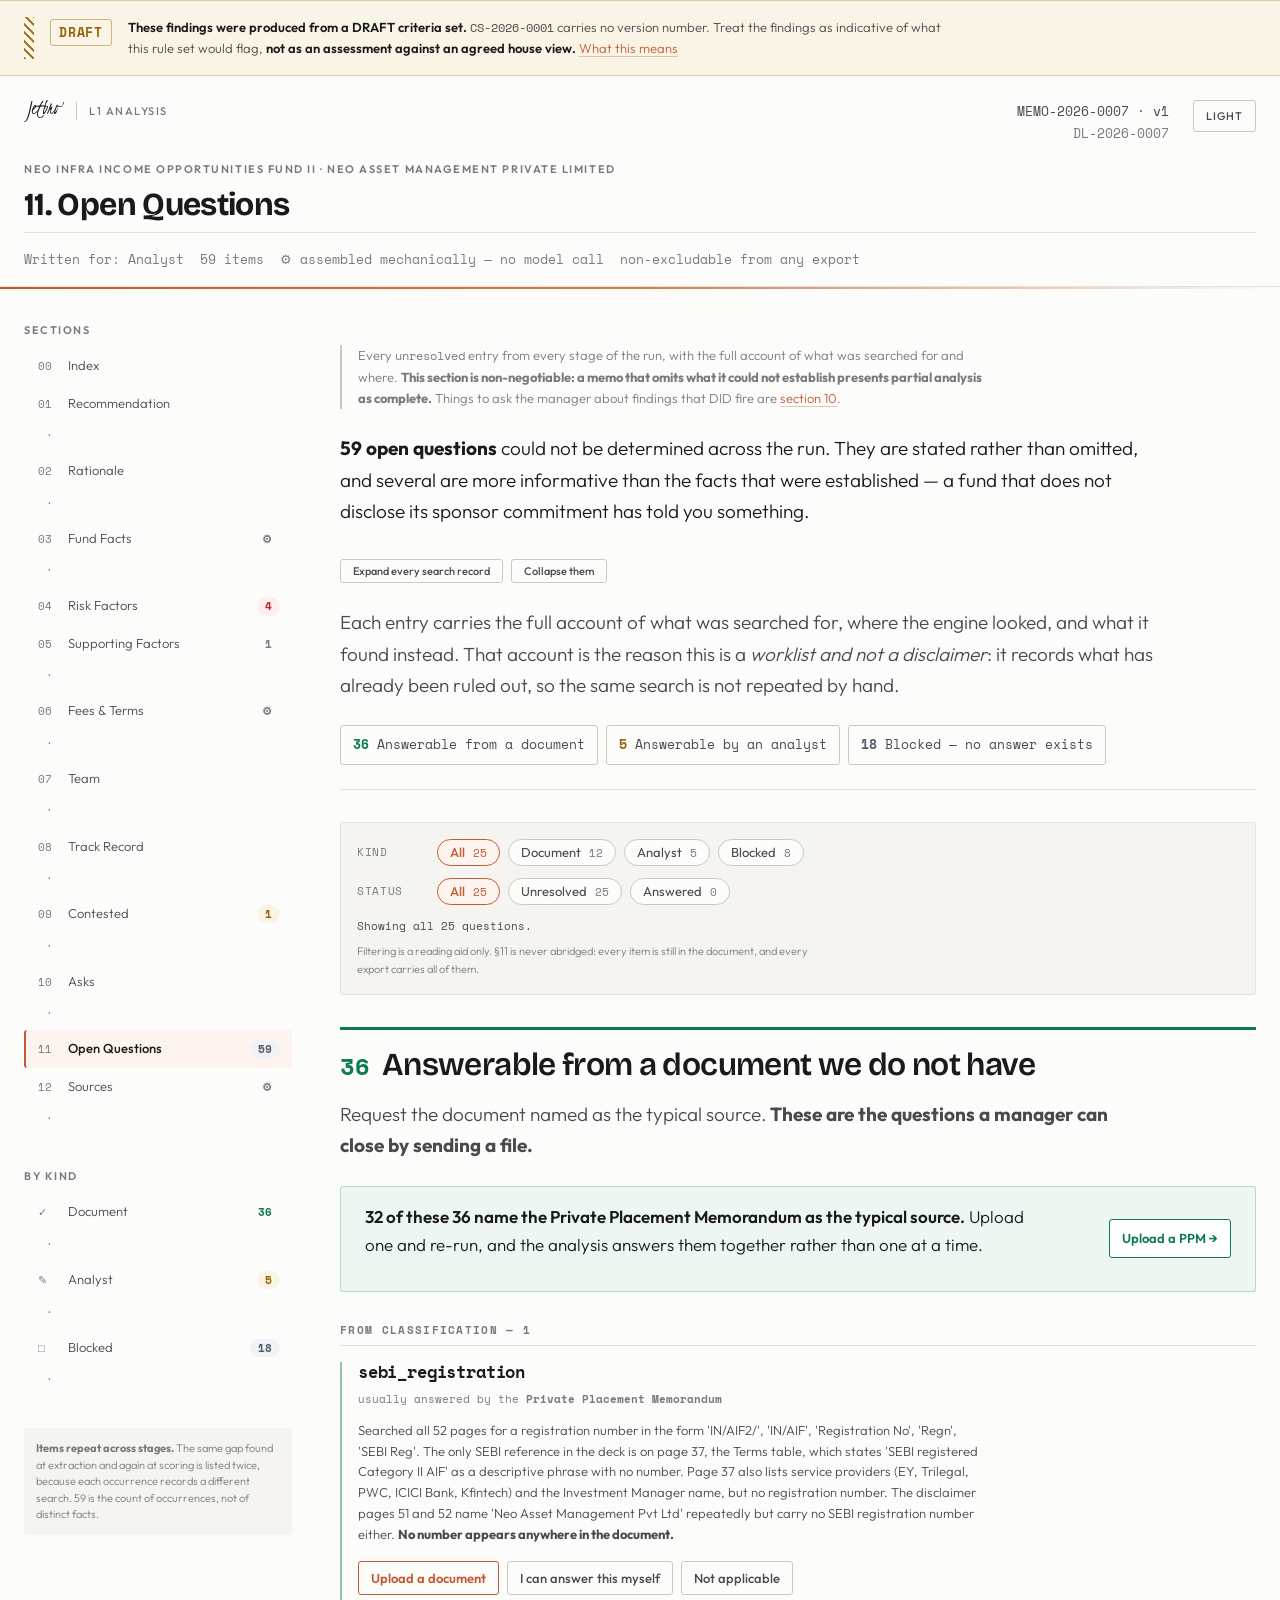
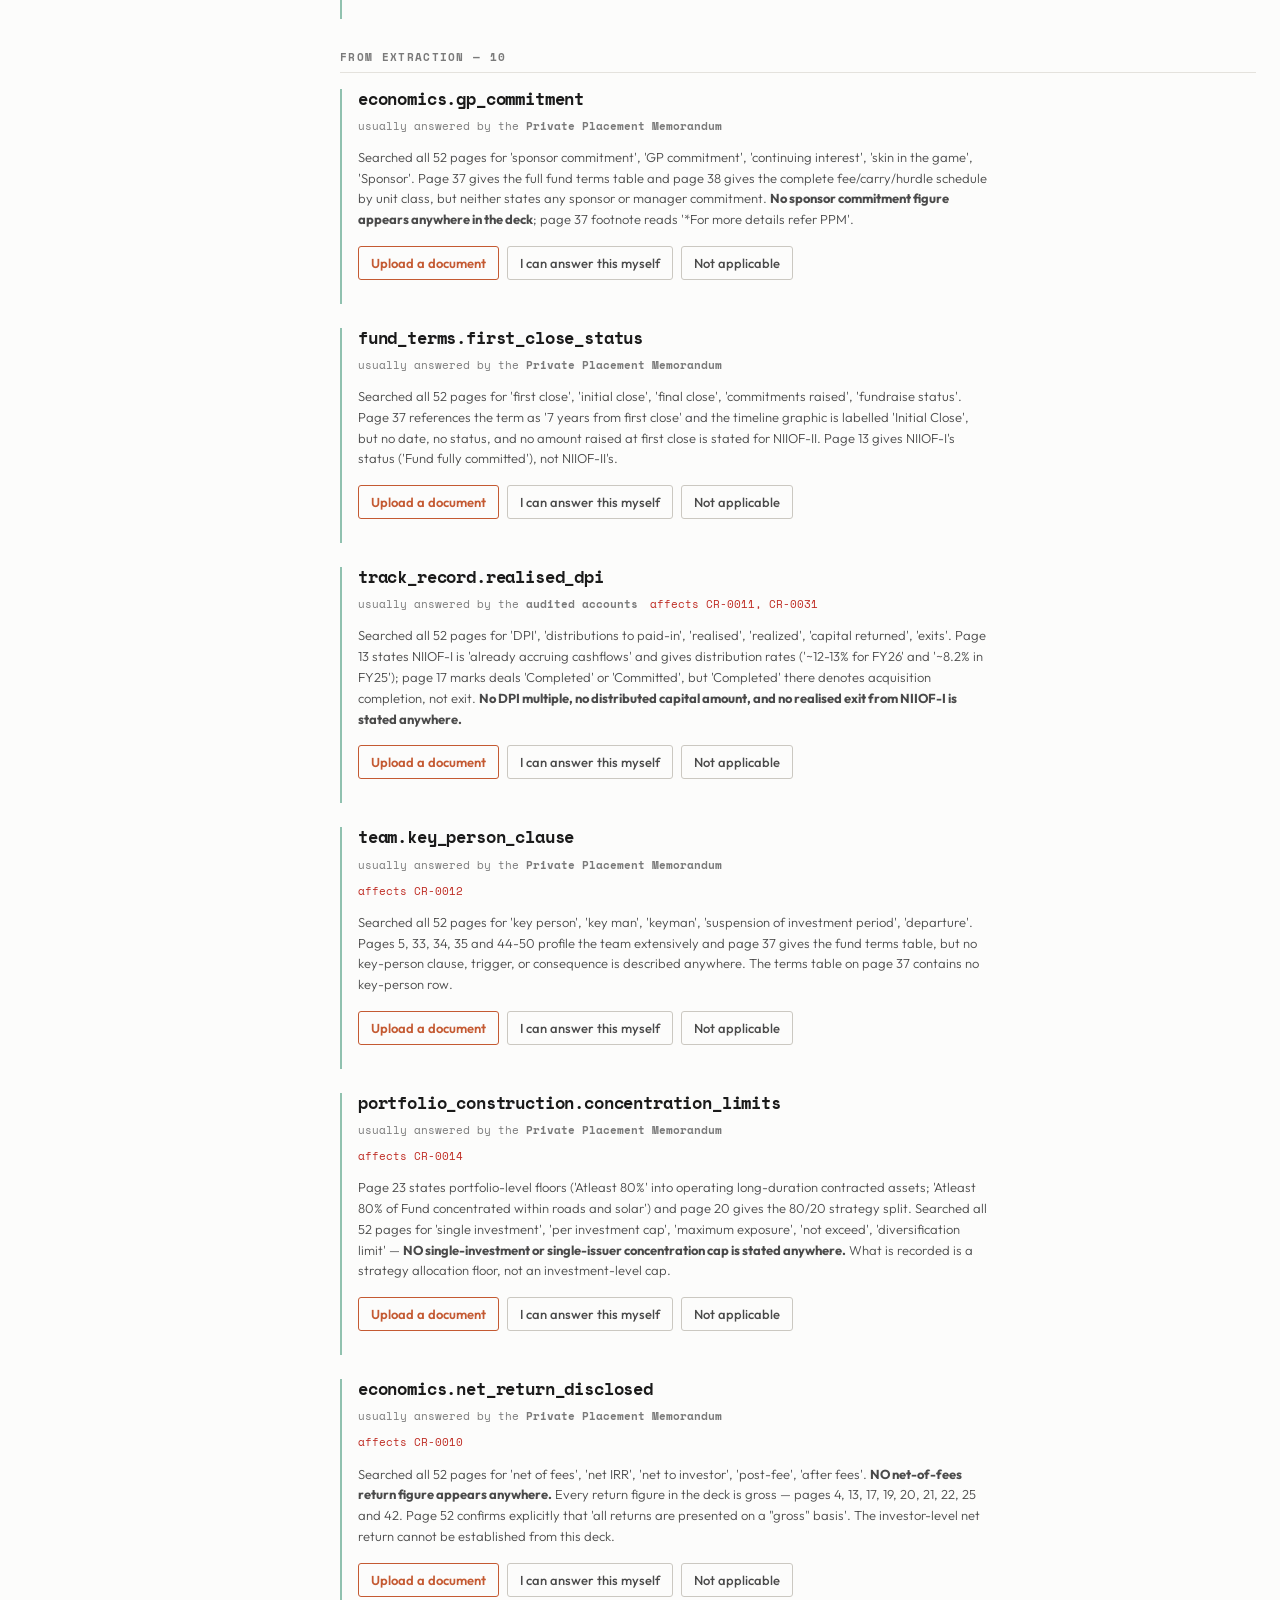
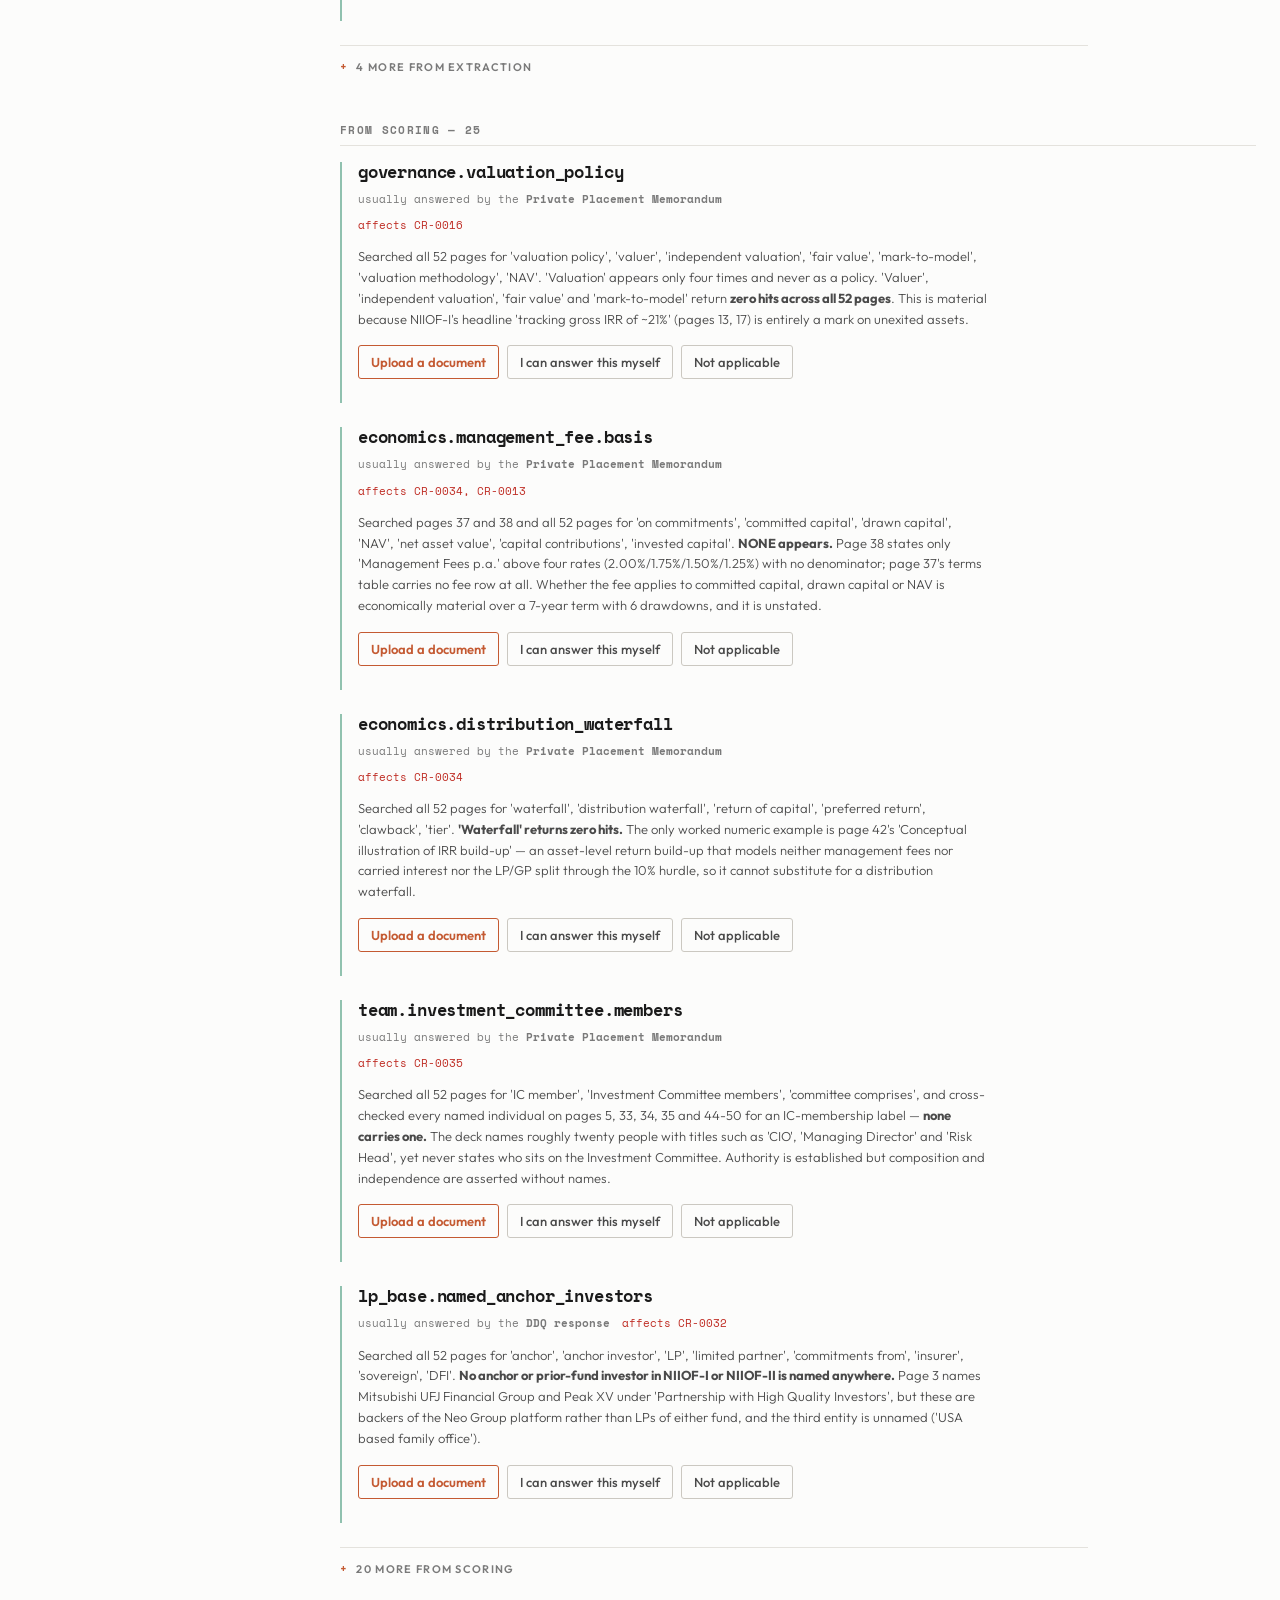
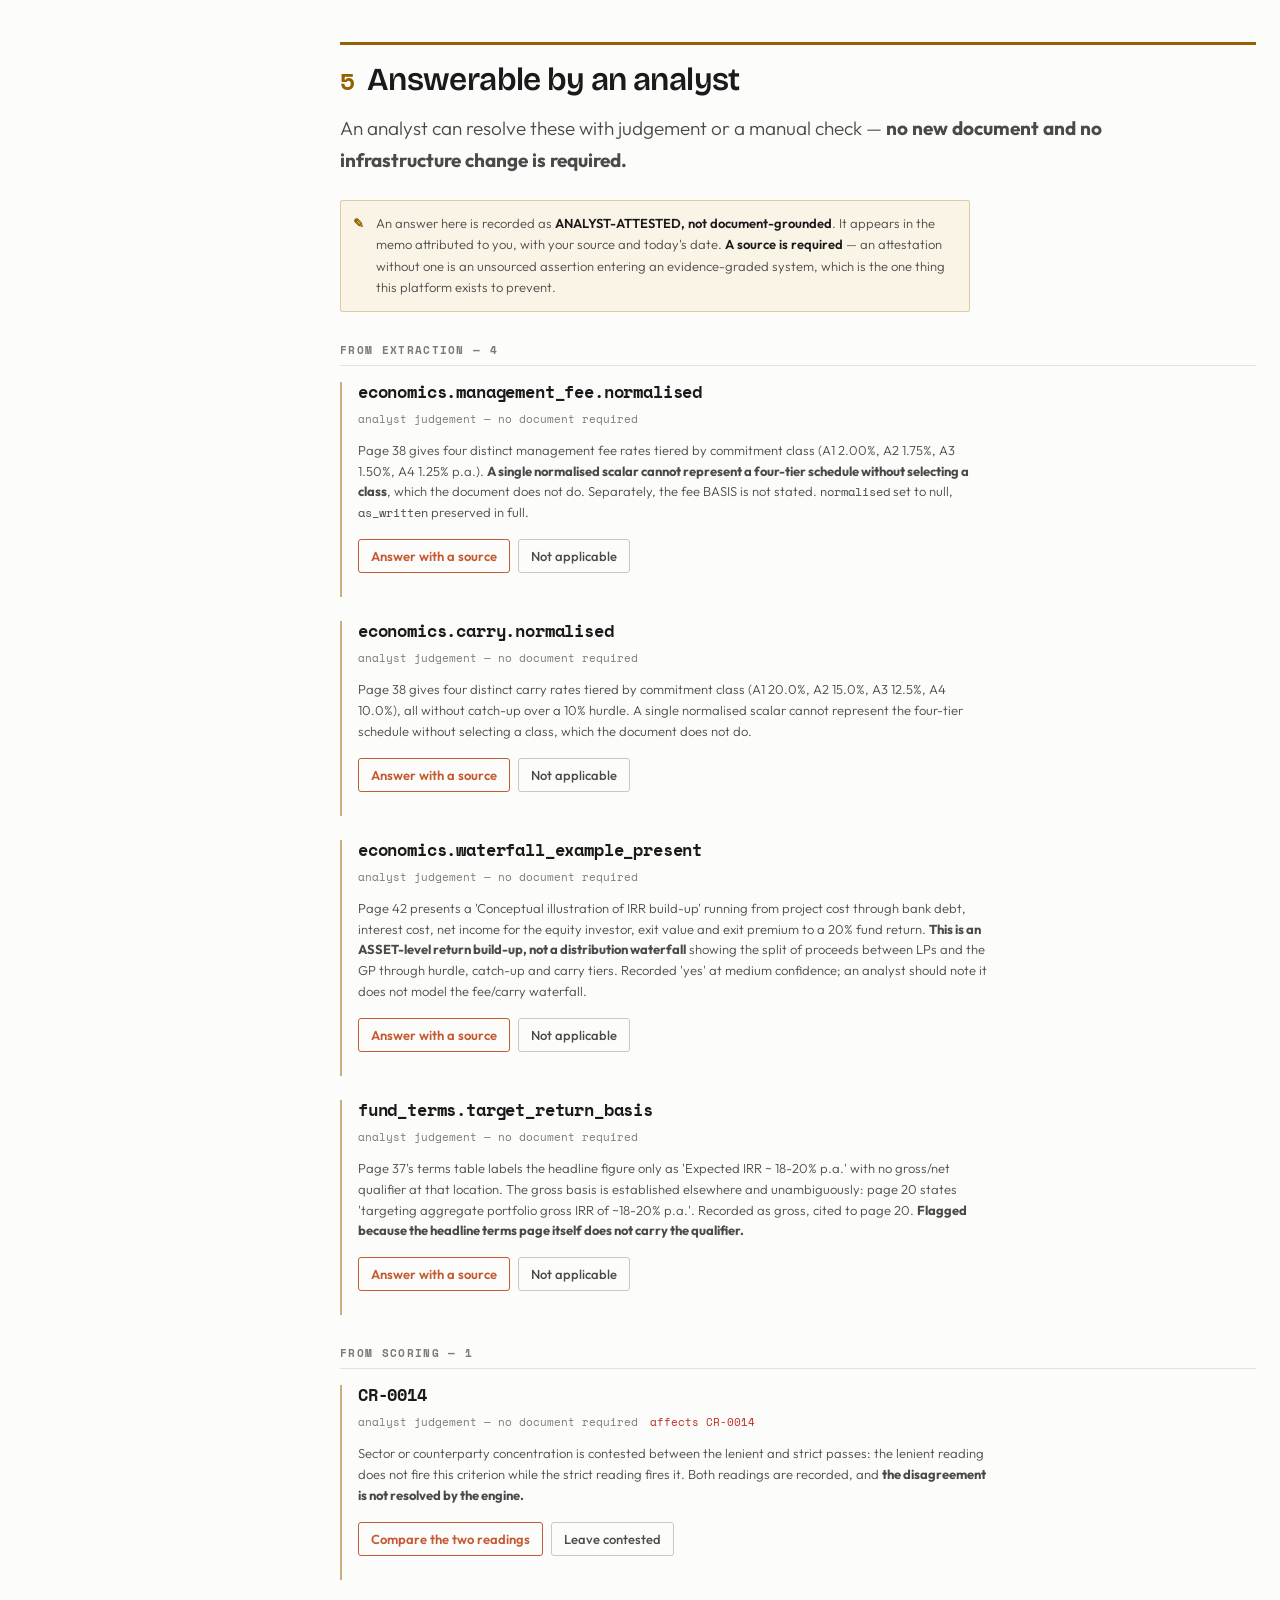
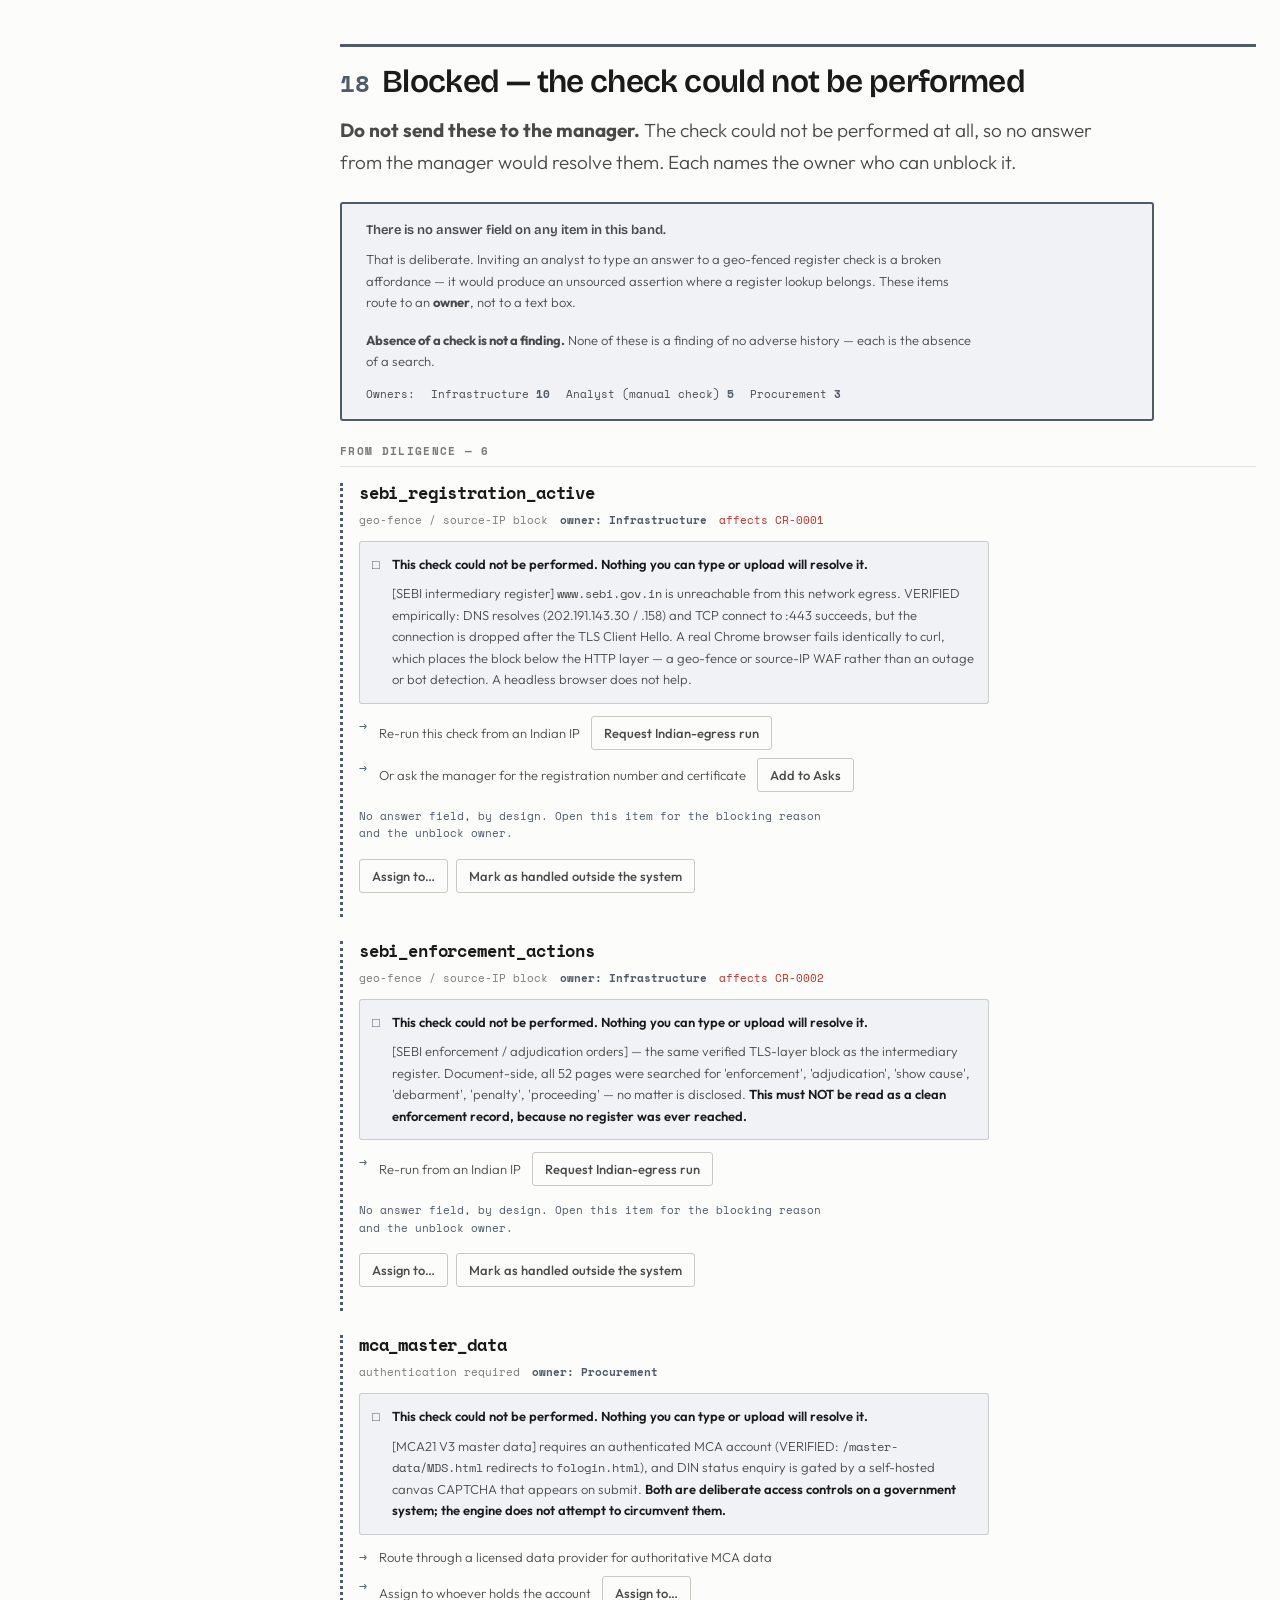
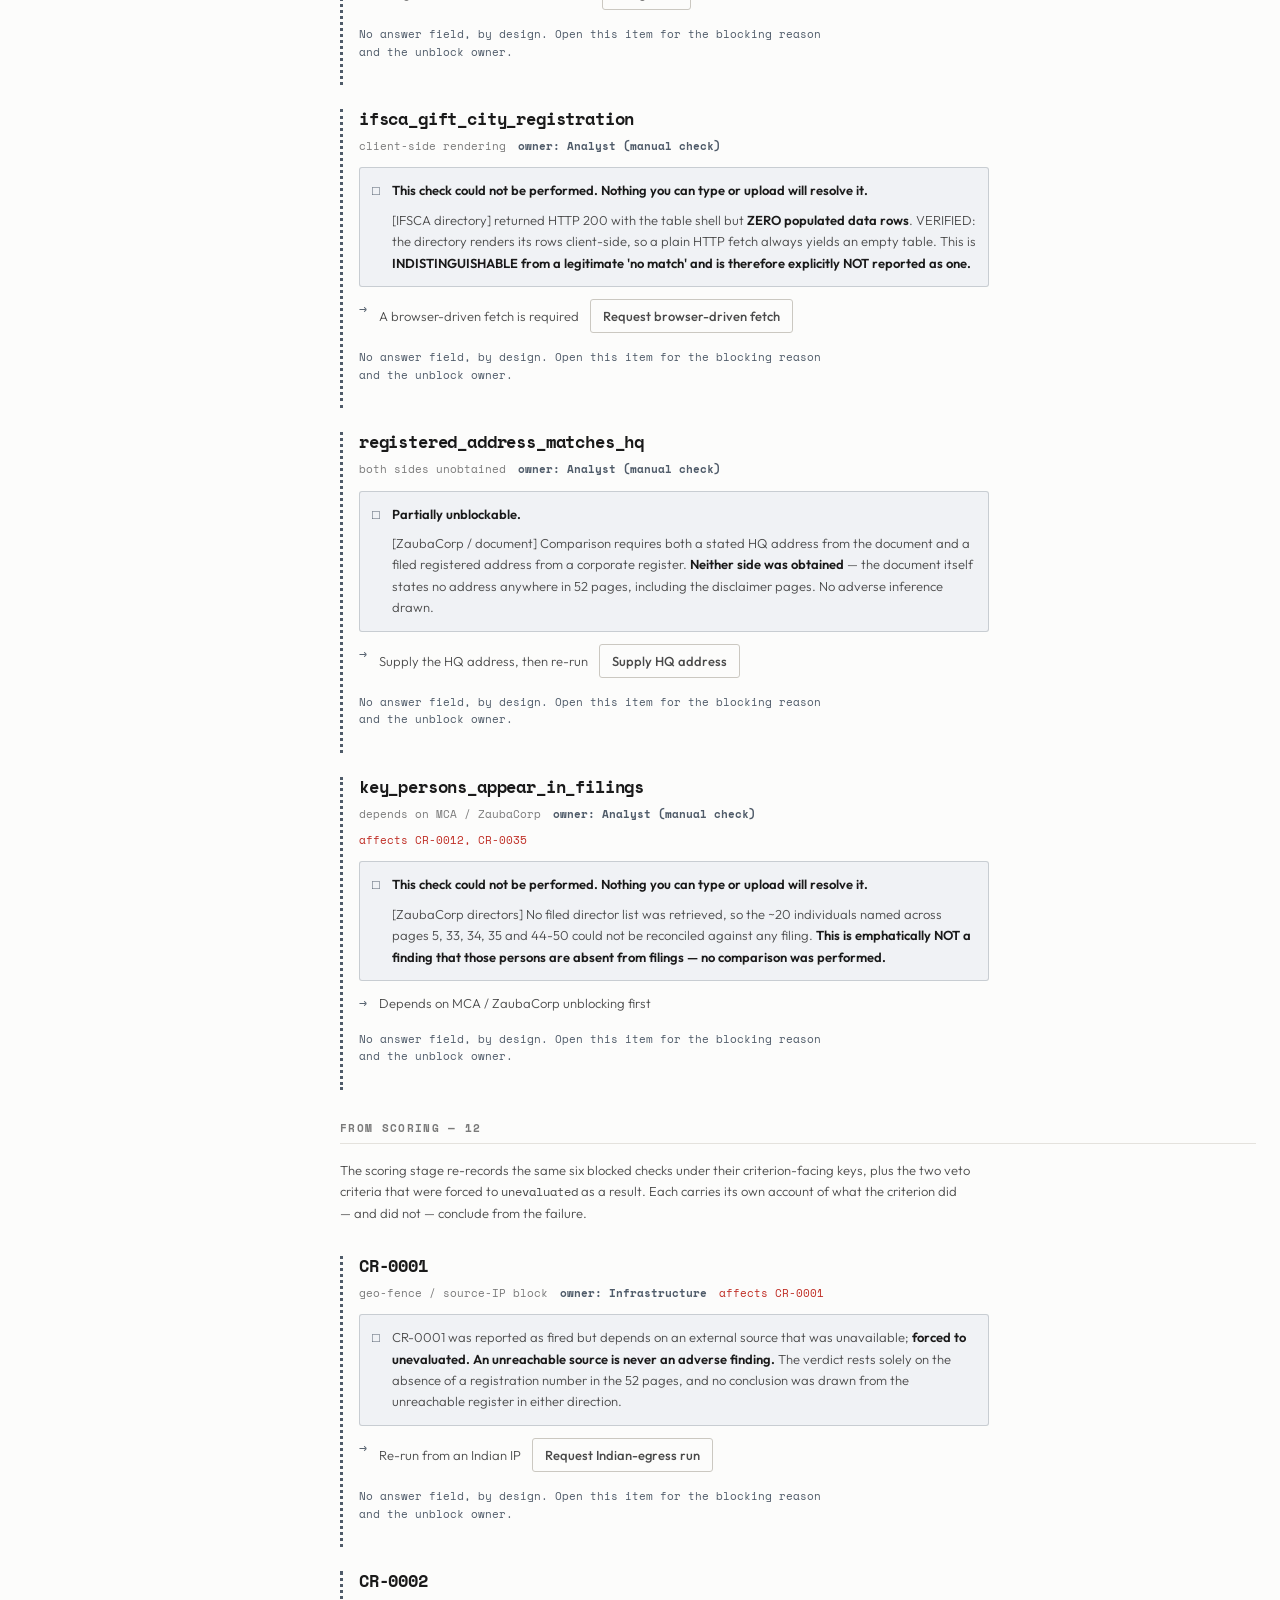
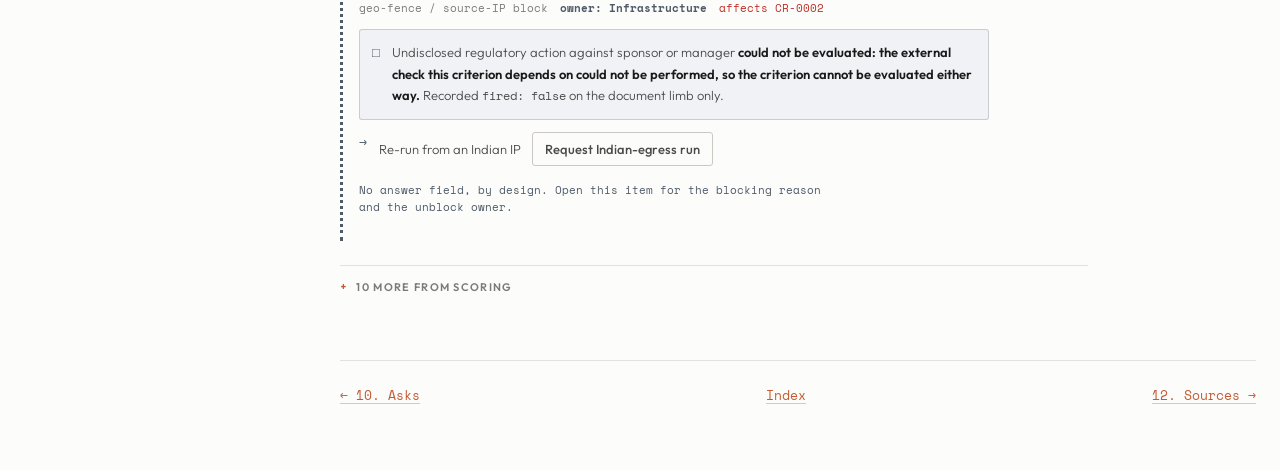
==== 40-solution-design/l1-analysis-platform/screen-specs/prototype/open-questions.html @ e6159fc5 "docs: L1 Analysis Platform solution design — 10 PRDs, 7 screen specs, prototype Product B and the sp" ====
<!DOCTYPE html>
<html lang="en">
<head>
<meta charset="utf-8">
<meta name="viewport" content="width=device-width, initial-scale=1">
<title>11. Open Questions — MEMO-2026-0007</title>
<link rel="preconnect" href="https://fonts.googleapis.com">
<link rel="preconnect" href="https://fonts.gstatic.com" crossorigin>
<link href="https://fonts.googleapis.com/css2?family=Bricolage+Grotesque:wght@400;600;700&family=Outfit:wght@300;400;500;600&family=Space+Mono:wght@400;700&display=swap" rel="stylesheet">
<link rel="stylesheet" href="styles.css">
</head>
<body>

<aside class="draft-banner" role="note" aria-label="Draft criteria set warning">
  <div class="draft-banner__inner">
    <span class="draft-banner__mark">DRAFT</span>
    <div class="draft-banner__body">
      <p><strong>These findings were produced from a DRAFT criteria set.</strong>
      <code>CS-2026-0001</code> carries no version number. Treat the findings as indicative of what this
      rule set would flag, <strong>not as an assessment against an agreed house view.</strong>
      <a href="#">What this means</a></p>
    </div>
  </div>
</aside>

<header class="masthead">
  <div class="masthead__inner">
    <div class="masthead__top">
      <div class="masthead__logo">
        <svg viewBox="0 0 473 260" fill="none" xmlns="http://www.w3.org/2000/svg" role="img" aria-label="JetBro">
          <path d="M61.0288 182.62C49.6922 217.15 37.2201 240.256 23.6127 251.94C17.5024 257.296 12.3281 260 8.14186 260C3.43559 260 1.04346 258.856 0.939453 256.36C0.939453 255.632 1.51148 255.086 2.65555 254.748C3.25112 254.613 3.82158 254.385 4.34565 254.072C10.4993 252.061 16.5663 247.199 22.5467 239.485C24.4884 236.884 26.227 234.137 27.747 231.268C37.5533 211.276 45.3907 190.376 51.1483 168.865C57.6486 145.446 65.9951 108.706 76.1876 58.6447C76.7597 56.2786 77.8777 51.5203 79.5938 44.4219C81.3099 37.3235 82.532 32.1232 83.3121 28.821L85.4702 19.7465C85.8043 17.5959 86.8046 15.6043 88.3303 14.0522C90.7219 12.7827 93.4384 12.2575 96.1308 12.5441C96.5947 12.5072 97.0611 12.5687 97.4996 12.7247C97.938 12.8807 98.3386 13.1276 98.6749 13.4492C99.0113 13.7708 99.2758 14.1599 99.4513 14.591C99.6267 15.022 99.7091 15.4852 99.693 15.9503C98.9052 20.6381 97.8724 25.2814 96.5988 29.8611C94.6227 38.2162 89.7777 61.0628 82.064 98.4009C74.3502 135.739 67.3385 163.812 61.0288 182.62Z" fill="currentColor"/>
          <path d="M163.319 118.344C167.557 113.82 169.897 113.144 170.417 115.978C170.129 117.904 169.457 119.752 168.441 121.412C163.393 130.371 157.118 138.58 149.798 145.802C136.537 159.426 124.819 166.291 114.644 166.395C110.161 166.511 105.782 165.027 102.294 162.209C95.8798 156.887 92.673 147.63 92.673 134.439C92.673 126.985 94.9524 116.489 99.5113 102.951C104.072 89.4474 111.216 76.96 120.547 66.1853C124.741 60.829 129.075 58.1508 133.547 58.1508C135.741 58.1865 137.906 58.6548 139.918 59.5289C142.211 60.29 144.203 61.7609 145.605 63.7287C147.007 65.6965 147.747 68.0594 147.718 70.4755C147.62 71.7157 147.367 72.9387 146.964 74.1157C142.466 82.5157 137.013 90.3681 130.713 97.517C124.145 105.568 116.528 112.704 108.066 118.734C105.752 126.115 104.389 133.76 104.01 141.485C103.92 144.957 104.05 148.431 104.4 151.886C105.154 155.396 107.988 157.086 112.876 157.086C117.764 157.086 123.277 154.85 129.595 150.352C136.733 145.046 143.374 139.102 149.434 132.593C156.507 125.235 160.511 121.074 161.473 120.164C162.125 119.597 162.742 118.989 163.319 118.344V118.344ZM113.916 99.6231C115.606 99.3631 119.116 95.7749 124.785 88.8065C130.453 81.8381 133.131 76.4038 133.131 72.4776C133.095 71.7683 132.881 71.0796 132.507 70.4755C128.667 75.0057 125.14 79.7924 121.951 84.8023C116.664 92.6894 114.02 97.6297 114.02 99.6231H113.916Z" fill="currentColor"/>
          <path d="M200.085 63.9492L245.613 62.9351C246.532 62.9351 247.546 63.8018 248.655 65.5353C249.857 67.554 250.469 69.8688 250.423 72.2176C250.423 74.0638 247.823 75.0518 243.169 75.1298C226.43 75.7362 209.751 77.4736 193.246 80.3301C191.773 84.4037 189.372 90.28 186.044 97.9591C172.176 131.969 164.913 155.804 164.255 169.463C164.238 176.203 165.573 182.879 168.181 189.094C172.74 199.651 179.535 204.929 188.566 204.929C194.89 205.149 201.108 203.265 206.247 199.573C212.57 194.408 218.245 188.498 223.148 181.97C225.176 179.37 227.282 178.46 229.492 179.214C230.533 179.646 231.405 180.405 231.977 181.375C232.549 182.346 232.79 183.476 232.664 184.596C232.664 192.292 228.209 198.715 219.3 203.863C210.634 208.972 200.758 211.666 190.698 211.663C185.756 211.712 180.856 210.744 176.303 208.821C171.749 206.898 167.64 204.06 164.229 200.483C156.792 193.012 153.074 183.079 153.074 170.685C153.16 161.671 154.215 152.692 156.22 143.904C159.147 131.791 162.962 119.911 167.635 108.36L178.581 80.1481C161.004 80.1481 151.193 79.9314 149.148 79.4981C142.881 78.198 139.683 75.6498 139.605 71.8536C139.605 70.6316 140.645 69.8775 142.491 69.5395L183.47 65.7953L210.459 20.3708C213.579 15.1705 216.405 12.5703 218.936 12.5703C220.127 12.5654 221.314 12.7051 222.472 12.9863C227.438 14.0784 229.908 15.8465 229.908 18.3426C229.908 20.8388 227.308 24.583 222.342 29.7053C217.376 34.8276 214.177 38.0777 213.007 39.5078C207.591 47.0184 203.242 55.2439 200.085 63.9492V63.9492Z" fill="currentColor"/>
          <path d="M263.814 3.46972C264.828 1.2856 267.142 0.11553 270.756 0.0115247C274.371 -0.0924811 276.737 0.50555 277.881 1.88363C278.78 2.7917 279.356 3.97032 279.519 5.23782C279.433 6.15828 279.14 7.04731 278.661 7.83796C264.169 32.73 255.45 54.2765 252.503 72.4776C257.777 69.1028 263.873 67.2328 270.132 67.0692C275.818 67.0692 279.736 69.21 281.885 73.4916C282.686 75.2724 283.085 77.2075 283.055 79.1599C283.055 85.2963 279.042 97.6903 271.016 116.342C262.991 134.994 254.609 149.45 245.873 159.712C240.465 165.918 235.862 169.064 232.066 169.151C227.126 169.151 224.448 163.526 224.032 152.276C224.032 151.184 224.032 150.118 224.032 149.13C224.032 140.463 226.485 127.358 231.39 109.816C236.296 92.2733 247.104 56.8247 263.814 3.46972ZM236.304 135.505C236.068 137.742 235.946 139.99 235.94 142.239C235.94 144.476 236.85 145.646 238.723 145.724C242.761 145.724 248.473 138.539 255.857 124.168C262.303 112.113 267.446 99.4041 271.198 86.2583C271.846 84.0137 272.23 81.7014 272.342 79.3679C272.342 77.8338 271.666 77.0538 270.314 77.0538C261.214 77.0538 253.171 84.7762 246.185 100.221C241.083 111.399 237.749 123.303 236.304 135.505V135.505Z" fill="currentColor"/>
          <path d="M335.474 82.2022L335.214 83.8402L334.98 85.3743C334.98 87.3678 332.033 95.4282 326.14 109.556C320.246 123.683 317.308 133.676 317.325 139.535C317.507 149.546 319.925 154.59 324.631 154.668C329.338 154.746 336.228 149.468 345.433 138.911C356.353 126.292 363.027 116.758 365.454 110.31C367.898 104.017 369.796 100.845 371.122 100.845C372.448 100.845 372.812 102.119 372.89 104.381C372.974 106.096 372.718 107.811 372.136 109.426L370.68 112.962C366.399 123.335 360.674 133.052 353.675 141.823C342.477 156.471 332.545 163.795 323.877 163.795C321.201 163.813 318.575 163.064 316.311 161.637C310.617 158.022 307.757 151.236 307.757 141.225C308.001 136.13 308.741 131.071 309.967 126.119C311.423 119.306 312.151 115.718 312.099 115.094C312.047 114.47 311.293 113.924 309.759 113.248C306.742 111.922 304.74 111.74 303.726 112.754C302.712 113.768 299.176 123.076 292.676 140.055C286.175 157.034 281.573 165.511 279.129 165.511C277.603 165.256 276.134 164.736 274.787 163.977C273.888 163.696 273.098 163.147 272.521 162.403C271.945 161.659 271.61 160.756 271.562 159.816C272.504 157.156 273.598 154.551 274.839 152.016L281.781 135.999C286.635 124.767 292.346 109.781 298.916 91.0426L315.661 43.668C316.077 42.4719 317.429 41.8479 319.691 41.7699H322.967C326.998 41.7699 329.026 43.252 329.026 46.1901C329.026 47.6116 326.842 53.9039 322.473 65.0672C318.963 73.477 316.103 82.1435 313.919 90.9906L313.477 94.6828C313.477 95.7749 313.685 96.399 314.101 96.581C315.378 94.8419 316.459 92.9671 317.325 90.9906L320.601 84.5683C321.212 83.6116 321.718 82.5916 322.109 81.5261C323.947 78.0593 326.131 76.3258 328.662 76.3258C333.03 76.3258 335.292 78.1979 335.474 81.7341V82.2022Z" fill="currentColor"/>
          <path d="M462.595 42.2639L461.971 27.4171C461.971 24.4876 463.115 22.9275 465.403 22.7368C466.321 22.7542 467.219 23.0144 468.004 23.4909C469.266 24.0789 470.328 25.0267 471.054 26.2155C471.78 27.4044 472.139 28.7812 472.086 30.1733C471.646 37.1427 469.881 43.9643 466.885 50.2724C464.423 56.6415 461.313 62.7406 457.603 68.4734C454.376 73.0092 450.073 76.6734 445.082 79.1375C440.09 81.6016 434.565 82.7886 429.001 82.5922C424.738 82.2527 420.549 81.28 416.573 79.706C412.599 78.1194 408.409 77.1378 404.144 76.7939C402.376 76.7939 400.972 79.394 399.984 84.5943C399.88 84.941 398.909 91.7014 397.072 104.875C394.298 124.775 389.696 139.223 383.265 148.22C374.996 160.649 368.435 166.863 363.582 166.863C358.381 166.447 355.417 162.651 354.819 155.526C355.235 146.027 359.335 129.308 367.118 105.369C374.901 81.4308 381.289 66.1073 386.281 59.3989C387.867 57.3188 390.675 56.5647 394.679 57.1368C396.188 57.4748 396.968 59.1649 397.02 62.181C396.932 62.7856 396.982 63.4021 397.165 63.985C397.347 64.5679 397.658 65.1024 398.075 65.549C398.492 65.9957 399.003 66.3431 399.572 66.5658C400.141 66.7884 400.753 66.8805 401.362 66.8353C406.536 67.3424 411.613 68.5767 416.443 70.5015C422.053 72.6418 427.969 73.8707 433.968 74.1417C438.751 74.0905 443.452 72.8864 447.67 70.6315C457.62 65.5179 462.595 56.062 462.595 42.2639ZM394.341 73.0237C390.875 73.0237 385.744 83.5196 378.949 104.511C372.154 125.503 368.747 137.533 368.73 140.601C368.73 143.67 368.86 145.204 369.38 145.204C372.466 145.204 377.865 137.629 385.579 122.478C393.293 107.328 397.141 94.3275 397.124 83.4762V81.9681C396.864 75.9878 395.954 73.0237 394.341 73.0237Z" fill="currentColor"/>
        </svg>
        <span class="masthead__logo-div">L1 Analysis</span>
      </div>
      <div style="display:flex; align-items:flex-start; gap:1.5rem;">
        <div class="masthead__ids">MEMO-2026-0007 · v1<br><span class="dim">DL-2026-0007</span></div>
        <button type="button" class="theme-toggle" id="themeToggle" aria-pressed="false">Theme</button>
      </div>
    </div>

    <p class="eyebrow"><a href="index.html" style="color:inherit">Neo Infra Income Opportunities Fund II</a> · Neo Asset Management Private Limited</p>
    <h1 style="font-size:var(--t-xl); max-width:none">11. Open Questions</h1>

    <div class="masthead__meta">
      <span>Written for: Analyst</span>
      <span>59 items</span>
      <span>⚙ assembled mechanically — no model call</span>
      <span>non-excludable from any export</span>
    </div>
  </div>
</header>

<hr class="jetbro-accent-line">

<div class="shell">

  <!-- ---------- RAIL ---------- -->
  <nav class="rail" aria-label="Memo sections">
    <div class="rail__group">
      <p class="eyebrow">Sections</p>
      <ul class="rail__list">
        <li><a class="rail__item" href="index.html"><span class="rail__num">00</span><span>Index</span><span class="rail__badge rail__badge--quiet"></span></a></li>
        <li><a class="rail__item" href="#"><span class="rail__num">01</span><span>Recommendation</span><span class="rail__badge rail__badge--quiet"></span></a></li>
        <li><a class="rail__item" href="#"><span class="rail__num">02</span><span>Rationale</span><span class="rail__badge rail__badge--quiet"></span></a></li>
        <li><a class="rail__item" href="#"><span class="rail__num">03</span><span>Fund Facts</span><span class="rail__badge rail__badge--quiet" title="assembled mechanically">⚙</span></a></li>
        <li><a class="rail__item" href="section.html"><span class="rail__num">04</span><span>Risk Factors</span><span class="rail__badge rail__badge--red">4</span></a></li>
        <li><a class="rail__item" href="#"><span class="rail__num">05</span><span>Supporting Factors</span><span class="rail__badge rail__badge--quiet">1</span></a></li>
        <li><a class="rail__item" href="#"><span class="rail__num">06</span><span>Fees &amp; Terms</span><span class="rail__badge rail__badge--quiet" title="assembled mechanically">⚙</span></a></li>
        <li><a class="rail__item" href="#"><span class="rail__num">07</span><span>Team</span><span class="rail__badge rail__badge--quiet"></span></a></li>
        <li><a class="rail__item" href="#"><span class="rail__num">08</span><span>Track Record</span><span class="rail__badge rail__badge--quiet"></span></a></li>
        <li><a class="rail__item" href="#"><span class="rail__num">09</span><span>Contested</span><span class="rail__badge rail__badge--amber">1</span></a></li>
        <li><a class="rail__item" href="#"><span class="rail__num">10</span><span>Asks</span><span class="rail__badge rail__badge--quiet"></span></a></li>
        <li><a class="rail__item" href="open-questions.html" aria-current="page"><span class="rail__num">11</span><span>Open Questions</span><span class="rail__badge rail__badge--slate">59</span></a></li>
        <li><a class="rail__item" href="#"><span class="rail__num">12</span><span>Sources</span><span class="rail__badge rail__badge--quiet" title="assembled mechanically">⚙</span></a></li>
      </ul>
    </div>

    <div class="rail__group rail__group--key">
      <p class="eyebrow">By kind</p>
      <ul class="rail__list">
        <li><a class="rail__item" href="#doc"><span class="rail__num">✓</span><span>Document</span><span class="rail__badge rail__badge--quiet" style="color:var(--st-green)">36</span></a></li>
        <li><a class="rail__item" href="#analyst"><span class="rail__num">✎</span><span>Analyst</span><span class="rail__badge rail__badge--amber">5</span></a></li>
        <li><a class="rail__item" href="#blocked"><span class="rail__num">□</span><span>Blocked</span><span class="rail__badge rail__badge--slate">18</span></a></li>
      </ul>
    </div>

    <div class="rail__group">
      <p class="rail__note">
        <strong>Items repeat across stages.</strong> The same gap found at extraction and again at
        scoring is listed twice, because each occurrence records a different search. 59 is the count of
        occurrences, not of distinct facts.
      </p>
    </div>
  </nav>

  <!-- ---------- DOCUMENT ---------- -->
  <main class="doc">

    <div class="engine-note">
      <p>Every <code>unresolved</code> entry from every stage of the run, with the full account of what
      was searched for and where. <strong>This section is non-negotiable: a memo that omits what it could
      not establish presents partial analysis as complete.</strong> Things to ask the manager about
      findings that DID fire are <a href="#">section 10</a>.</p>
    </div>

    <p class="doc__lede">
      <strong>59 open questions</strong> could not be determined across the run. They are stated rather
      than omitted, and several are more informative than the facts that were established — a fund that
      does not disclose its sponsor commitment has told you something.
    </p>

    <p class="doc__standfirst">
      Each entry carries the full account of what was searched for, where the engine looked, and what it
      found instead. That account is the reason this is a <em>worklist and not a disclaimer</em>: it
      records what has already been ruled out, so the same search is not repeated by hand.
    </p>

    <!-- Kind jump -->
    <nav class="kind-jump" aria-label="Jump to a question kind">
      <a href="#doc" class="k-doc"><span class="n">36</span> Answerable from a document</a>
      <a href="#analyst" class="k-analyst"><span class="n">5</span> Answerable by an analyst</a>
      <a href="#blocked" class="k-blocked"><span class="n">18</span> Blocked — no answer exists</a>
    </nav>

    <!-- ================= BAND 1: DOCUMENT-ANSWERABLE ================= -->
    <section class="kind-band kind-band--doc" id="doc" aria-labelledby="doc-h">
      <div class="kind-band__head">
        <div class="kind-band__title">
          <span class="kind-band__count">36</span>
          <h2 id="doc-h">Answerable from a document we do not have</h2>
        </div>
        <p class="kind-band__instruction">
          Request the document named as the typical source. <strong>These are the questions a manager
          can close by sending a file.</strong>
        </p>
      </div>

      <!-- The bulk affordance: the count with an affordance is a co-pilot;
           the count alone is a complaint. -->
      <div class="bulk">
        <p class="bulk__text">
          <strong>32 of these 36 name the Private Placement Memorandum as the typical source.</strong>
          Upload one and re-run, and the analysis answers them together rather than one at a time.
        </p>
        <a class="btn btn--primary" href="#">Upload a PPM &rarr;</a>
      </div>

      <h3 class="stage-head">From classification — 1</h3>

      <article class="q q--doc" id="sebi_registration">
        <h4 class="q__key">sebi_registration</h4>
        <p class="q__route">
          <span>usually answered by the <strong>Private Placement Memorandum</strong></span>
        </p>
        <p class="q__body">
          Searched all 52 pages for a registration number in the form 'IN/AIF2/', 'IN/AIF',
          'Registration No', 'Regn', 'SEBI Reg'. The only SEBI reference in the deck is on page 37, the
          Terms table, which states 'SEBI registered Category II AIF' as a descriptive phrase with no
          number. Page 37 also lists service providers (EY, Trilegal, PWC, ICICI Bank, Kfintech) and the
          Investment Manager name, but no registration number. The disclaimer pages 51 and 52 name 'Neo
          Asset Management Pvt Ltd' repeatedly but carry no SEBI registration number either.
          <strong>No number appears anywhere in the document.</strong>
        </p>
        <div class="q__affordance">
          <a class="btn btn--primary" href="#">Upload a document</a>
          <a class="btn" href="#">I can answer this myself</a>
          <a class="btn" href="#">Not applicable</a>
        </div>
      </article>

      <h3 class="stage-head">From extraction — 10</h3>

      <article class="q q--doc" id="economics.gp_commitment">
        <h4 class="q__key">economics.gp_commitment</h4>
        <p class="q__route">
          <span>usually answered by the <strong>Private Placement Memorandum</strong></span>
        </p>
        <p class="q__body">
          Searched all 52 pages for 'sponsor commitment', 'GP commitment', 'continuing interest', 'skin
          in the game', 'Sponsor'. Page 37 gives the full fund terms table and page 38 gives the complete
          fee/carry/hurdle schedule by unit class, but neither states any sponsor or manager commitment.
          <strong>No sponsor commitment figure appears anywhere in the deck</strong>; page 37 footnote
          reads '*For more details refer PPM'.
        </p>
        <div class="q__affordance">
          <a class="btn btn--primary" href="#">Upload a document</a>
          <a class="btn" href="#">I can answer this myself</a>
          <a class="btn" href="#">Not applicable</a>
        </div>
      </article>

      <article class="q q--doc" id="fund_terms.first_close_status">
        <h4 class="q__key">fund_terms.first_close_status</h4>
        <p class="q__route">
          <span>usually answered by the <strong>Private Placement Memorandum</strong></span>
        </p>
        <p class="q__body">
          Searched all 52 pages for 'first close', 'initial close', 'final close', 'commitments raised',
          'fundraise status'. Page 37 references the term as '7 years from first close' and the timeline
          graphic is labelled 'Initial Close', but no date, no status, and no amount raised at first
          close is stated for NIIOF-II. Page 13 gives NIIOF-I's status ('Fund fully committed'), not
          NIIOF-II's.
        </p>
        <div class="q__affordance">
          <a class="btn btn--primary" href="#">Upload a document</a>
          <a class="btn" href="#">I can answer this myself</a>
          <a class="btn" href="#">Not applicable</a>
        </div>
      </article>

      <article class="q q--doc" id="track_record.realised_dpi">
        <h4 class="q__key">track_record.realised_dpi</h4>
        <p class="q__route">
          <span>usually answered by the <strong>audited accounts</strong></span>
          <span class="affects">affects CR-0011, CR-0031</span>
        </p>
        <p class="q__body">
          Searched all 52 pages for 'DPI', 'distributions to paid-in', 'realised', 'realized', 'capital
          returned', 'exits'. Page 13 states NIIOF-I is 'already accruing cashflows' and gives
          distribution rates ('~12-13% for FY26' and '~8.2% in FY25'); page 17 marks deals 'Completed' or
          'Committed', but 'Completed' there denotes acquisition completion, not exit. <strong>No DPI
          multiple, no distributed capital amount, and no realised exit from NIIOF-I is stated
          anywhere.</strong>
        </p>
        <div class="q__affordance">
          <a class="btn btn--primary" href="#">Upload a document</a>
          <a class="btn" href="#">I can answer this myself</a>
          <a class="btn" href="#">Not applicable</a>
        </div>
      </article>

      <article class="q q--doc" id="team.key_person_clause">
        <h4 class="q__key">team.key_person_clause</h4>
        <p class="q__route">
          <span>usually answered by the <strong>Private Placement Memorandum</strong></span>
          <span class="affects">affects CR-0012</span>
        </p>
        <p class="q__body">
          Searched all 52 pages for 'key person', 'key man', 'keyman', 'suspension of investment period',
          'departure'. Pages 5, 33, 34, 35 and 44-50 profile the team extensively and page 37 gives the
          fund terms table, but no key-person clause, trigger, or consequence is described anywhere. The
          terms table on page 37 contains no key-person row.
        </p>
        <div class="q__affordance">
          <a class="btn btn--primary" href="#">Upload a document</a>
          <a class="btn" href="#">I can answer this myself</a>
          <a class="btn" href="#">Not applicable</a>
        </div>
      </article>

      <article class="q q--doc" id="portfolio_construction.concentration_limits">
        <h4 class="q__key">portfolio_construction.concentration_limits</h4>
        <p class="q__route">
          <span>usually answered by the <strong>Private Placement Memorandum</strong></span>
          <span class="affects">affects CR-0014</span>
        </p>
        <p class="q__body">
          Page 23 states portfolio-level floors ('Atleast 80%' into operating long-duration contracted
          assets; 'Atleast 80% of Fund concentrated within roads and solar') and page 20 gives the 80/20
          strategy split. Searched all 52 pages for 'single investment', 'per investment cap', 'maximum
          exposure', 'not exceed', 'diversification limit' — <strong>NO single-investment or
          single-issuer concentration cap is stated anywhere.</strong> What is recorded is a strategy
          allocation floor, not an investment-level cap.
        </p>
        <div class="q__affordance">
          <a class="btn btn--primary" href="#">Upload a document</a>
          <a class="btn" href="#">I can answer this myself</a>
          <a class="btn" href="#">Not applicable</a>
        </div>
      </article>

      <article class="q q--doc" id="economics.net_return_disclosed">
        <h4 class="q__key">economics.net_return_disclosed</h4>
        <p class="q__route">
          <span>usually answered by the <strong>Private Placement Memorandum</strong></span>
          <span class="affects">affects CR-0010</span>
        </p>
        <p class="q__body">
          Searched all 52 pages for 'net of fees', 'net IRR', 'net to investor', 'post-fee', 'after
          fees'. <strong>NO net-of-fees return figure appears anywhere.</strong> Every return figure in
          the deck is gross — pages 4, 13, 17, 19, 20, 21, 22, 25 and 42. Page 52 confirms explicitly
          that 'all returns are presented on a "gross" basis'. The investor-level net return cannot be
          established from this deck.
        </p>
        <div class="q__affordance">
          <a class="btn btn--primary" href="#">Upload a document</a>
          <a class="btn" href="#">I can answer this myself</a>
          <a class="btn" href="#">Not applicable</a>
        </div>
      </article>

      <details class="disclosure" style="margin-bottom:3rem">
        <summary>4 more from extraction</summary>
        <div class="disclosure__body">
          <p><code>fund_terms.minimum_commitment</code> — the deck never uses 'minimum commitment',
          'minimum investment' or 'minimum ticket'. Page 38's class table gives the lowest contribution
          band as 'A1 1-2.99 Crs', from which INR 1 crore is the implied floor — a deduction from the
          class structure rather than a stated minimum.</p>
          <p><code>portfolio_construction.geography</code> — the terms table on page 37 contains no
          geography row. India is deduced from the counterparties and assets named throughout — NHAI,
          NTPC, MORTH, SECI (page 14) — hence confidence medium; the value records a deduction, not a
          stated mandate.</p>
          <p><code>team.investment_committee</code> — page 28 states the IC has 'Independent industry
          experts on IC'; page 27 says the 'Investment committee managed India's first offshore and first
          domestic Infra fund'. <strong>NO IC member is named anywhere</strong>, and the split between
          independent and internal members is not given.</p>
          <p><code>service_providers.banker</code> — page 37 names exactly five providers. Searched all
          52 pages for 'banker', 'escrow', 'trustee', 'placement agent', 'administrator' — none named.</p>
        </div>
      </details>

      <h3 class="stage-head">From scoring — 25</h3>

      <article class="q q--doc" id="governance.valuation_policy">
        <h4 class="q__key">governance.valuation_policy</h4>
        <p class="q__route">
          <span>usually answered by the <strong>Private Placement Memorandum</strong></span>
          <span class="affects">affects CR-0016</span>
        </p>
        <p class="q__body">
          Searched all 52 pages for 'valuation policy', 'valuer', 'independent valuation', 'fair value',
          'mark-to-model', 'valuation methodology', 'NAV'. 'Valuation' appears only four times and never
          as a policy. 'Valuer', 'independent valuation', 'fair value' and 'mark-to-model' return
          <strong>zero hits across all 52 pages</strong>. This is material because NIIOF-I's headline
          'tracking gross IRR of ~21%' (pages 13, 17) is entirely a mark on unexited assets.
        </p>
        <div class="q__affordance">
          <a class="btn btn--primary" href="#">Upload a document</a>
          <a class="btn" href="#">I can answer this myself</a>
          <a class="btn" href="#">Not applicable</a>
        </div>
      </article>

      <article class="q q--doc" id="economics.management_fee.basis">
        <h4 class="q__key">economics.management_fee.basis</h4>
        <p class="q__route">
          <span>usually answered by the <strong>Private Placement Memorandum</strong></span>
          <span class="affects">affects CR-0034, CR-0013</span>
        </p>
        <p class="q__body">
          Searched pages 37 and 38 and all 52 pages for 'on commitments', 'committed capital', 'drawn
          capital', 'NAV', 'net asset value', 'capital contributions', 'invested capital'.
          <strong>NONE appears.</strong> Page 38 states only 'Management Fees p.a.' above four rates
          (2.00%/1.75%/1.50%/1.25%) with no denominator; page 37's terms table carries no fee row at all.
          Whether the fee applies to committed capital, drawn capital or NAV is economically material
          over a 7-year term with 6 drawdowns, and it is unstated.
        </p>
        <div class="q__affordance">
          <a class="btn btn--primary" href="#">Upload a document</a>
          <a class="btn" href="#">I can answer this myself</a>
          <a class="btn" href="#">Not applicable</a>
        </div>
      </article>

      <article class="q q--doc" id="economics.distribution_waterfall">
        <h4 class="q__key">economics.distribution_waterfall</h4>
        <p class="q__route">
          <span>usually answered by the <strong>Private Placement Memorandum</strong></span>
          <span class="affects">affects CR-0034</span>
        </p>
        <p class="q__body">
          Searched all 52 pages for 'waterfall', 'distribution waterfall', 'return of capital',
          'preferred return', 'clawback', 'tier'. <strong>'Waterfall' returns zero hits.</strong> The only
          worked numeric example is page 42's 'Conceptual illustration of IRR build-up' — an asset-level
          return build-up that models neither management fees nor carried interest nor the LP/GP split
          through the 10% hurdle, so it cannot substitute for a distribution waterfall.
        </p>
        <div class="q__affordance">
          <a class="btn btn--primary" href="#">Upload a document</a>
          <a class="btn" href="#">I can answer this myself</a>
          <a class="btn" href="#">Not applicable</a>
        </div>
      </article>

      <article class="q q--doc" id="team.investment_committee.members">
        <h4 class="q__key">team.investment_committee.members</h4>
        <p class="q__route">
          <span>usually answered by the <strong>Private Placement Memorandum</strong></span>
          <span class="affects">affects CR-0035</span>
        </p>
        <p class="q__body">
          Searched all 52 pages for 'IC member', 'Investment Committee members', 'committee comprises',
          and cross-checked every named individual on pages 5, 33, 34, 35 and 44-50 for an IC-membership
          label — <strong>none carries one.</strong> The deck names roughly twenty people with titles such
          as 'CIO', 'Managing Director' and 'Risk Head', yet never states who sits on the Investment
          Committee. Authority is established but composition and independence are asserted without
          names.
        </p>
        <div class="q__affordance">
          <a class="btn btn--primary" href="#">Upload a document</a>
          <a class="btn" href="#">I can answer this myself</a>
          <a class="btn" href="#">Not applicable</a>
        </div>
      </article>

      <article class="q q--doc" id="lp_base.named_anchor_investors">
        <h4 class="q__key">lp_base.named_anchor_investors</h4>
        <p class="q__route">
          <span>usually answered by the <strong>DDQ response</strong></span>
          <span class="affects">affects CR-0032</span>
        </p>
        <p class="q__body">
          Searched all 52 pages for 'anchor', 'anchor investor', 'LP', 'limited partner', 'commitments
          from', 'insurer', 'sovereign', 'DFI'. <strong>No anchor or prior-fund investor in NIIOF-I or
          NIIOF-II is named anywhere.</strong> Page 3 names Mitsubishi UFJ Financial Group and Peak XV
          under 'Partnership with High Quality Investors', but these are backers of the Neo Group
          platform rather than LPs of either fund, and the third entity is unnamed ('USA based family
          office').
        </p>
        <div class="q__affordance">
          <a class="btn btn--primary" href="#">Upload a document</a>
          <a class="btn" href="#">I can answer this myself</a>
          <a class="btn" href="#">Not applicable</a>
        </div>
      </article>

      <details class="disclosure">
        <summary>20 more from scoring</summary>
        <div class="disclosure__body">
          <p>The remaining scoring-stage items restate the same gaps found at a second point in the run,
          each with its own search record: <code>economics.gp_commitment</code> (×3),
          <code>economics.net_return_to_investor</code>, <code>track_record.realised_dpi</code> (×2),
          <code>team.key_person_clause</code> (×2), <code>portfolio_construction.single_investment_cap</code>
          (×2), <code>sebi_registration.number</code> (×2), <code>fund_terms.first_close_status</code> (×2),
          <code>governance.valuation_policy</code>, <code>team.investment_committee.members</code>,
          <code>economics.management_fee.basis</code>, <code>economics.distribution_waterfall</code>,
          <code>investors.anchor_lps</code>, and <code>service_providers.due_diligence_firms</code>.</p>
          <p><strong>These are deliberately not deduplicated.</strong> An item found at extraction and
          again at scoring records two independent searches with different search-term lists, and
          collapsing them would discard the second search record — which is the part of §11 that makes it
          a worklist rather than a disclaimer.</p>
          <p><em>Illustrative in this prototype:</em> the full text of each of these 20 is in the source
          memo file; they are summarised here to keep the prototype page readable. In the product every
          one renders in full, exactly like the five above.</p>
        </div>
      </details>
    </section>

    <!-- ================= BAND 2: ANALYST-ANSWERABLE ================= -->
    <section class="kind-band kind-band--analyst" id="analyst" aria-labelledby="analyst-h">
      <div class="kind-band__head">
        <div class="kind-band__title">
          <span class="kind-band__count">5</span>
          <h2 id="analyst-h">Answerable by an analyst</h2>
        </div>
        <p class="kind-band__instruction">
          An analyst can resolve these with judgement or a manual check — <strong>no new document and no
          infrastructure change is required.</strong>
        </p>
      </div>

      <div class="blocked-notice" style="background:var(--tint-amber); border-color:color-mix(in srgb, var(--st-amber) 30%, transparent); margin-bottom:2rem">
        <span class="blocked-notice__glyph" style="color:var(--st-amber)" aria-hidden="true">✎</span>
        <div>
          <p style="margin-bottom:0">An answer here is recorded as <strong>ANALYST-ATTESTED, not
          document-grounded</strong>. It appears in the memo attributed to you, with your source and
          today's date. <strong>A source is required</strong> — an attestation without one is an
          unsourced assertion entering an evidence-graded system, which is the one thing this platform
          exists to prevent.</p>
        </div>
      </div>

      <h3 class="stage-head">From extraction — 4</h3>

      <article class="q q--analyst" id="economics.management_fee.normalised">
        <h4 class="q__key">economics.management_fee.normalised</h4>
        <p class="q__route"><span>analyst judgement — no document required</span></p>
        <p class="q__body">
          Page 38 gives four distinct management fee rates tiered by commitment class (A1 2.00%, A2
          1.75%, A3 1.50%, A4 1.25% p.a.). <strong>A single normalised scalar cannot represent a
          four-tier schedule without selecting a class</strong>, which the document does not do.
          Separately, the fee BASIS is not stated. <code>normalised</code> set to null,
          <code>as_written</code> preserved in full.
        </p>
        <div class="q__affordance">
          <a class="btn btn--primary" href="#">Answer with a source</a>
          <a class="btn" href="#">Not applicable</a>
        </div>
      </article>

      <article class="q q--analyst" id="economics.carry.normalised">
        <h4 class="q__key">economics.carry.normalised</h4>
        <p class="q__route"><span>analyst judgement — no document required</span></p>
        <p class="q__body">
          Page 38 gives four distinct carry rates tiered by commitment class (A1 20.0%, A2 15.0%, A3
          12.5%, A4 10.0%), all without catch-up over a 10% hurdle. A single normalised scalar cannot
          represent the four-tier schedule without selecting a class, which the document does not do.
        </p>
        <div class="q__affordance">
          <a class="btn btn--primary" href="#">Answer with a source</a>
          <a class="btn" href="#">Not applicable</a>
        </div>
      </article>

      <article class="q q--analyst" id="economics.waterfall_example_present">
        <h4 class="q__key">economics.waterfall_example_present</h4>
        <p class="q__route"><span>analyst judgement — no document required</span></p>
        <p class="q__body">
          Page 42 presents a 'Conceptual illustration of IRR build-up' running from project cost through
          bank debt, interest cost, net income for the equity investor, exit value and exit premium to a
          20% fund return. <strong>This is an ASSET-level return build-up, not a distribution
          waterfall</strong> showing the split of proceeds between LPs and the GP through hurdle,
          catch-up and carry tiers. Recorded 'yes' at medium confidence; an analyst should note it does
          not model the fee/carry waterfall.
        </p>
        <div class="q__affordance">
          <a class="btn btn--primary" href="#">Answer with a source</a>
          <a class="btn" href="#">Not applicable</a>
        </div>
      </article>

      <article class="q q--analyst" id="fund_terms.target_return_basis">
        <h4 class="q__key">fund_terms.target_return_basis</h4>
        <p class="q__route"><span>analyst judgement — no document required</span></p>
        <p class="q__body">
          Page 37's terms table labels the headline figure only as 'Expected IRR ~ 18-20% p.a.' with no
          gross/net qualifier at that location. The gross basis is established elsewhere and
          unambiguously: page 20 states 'targeting aggregate portfolio gross IRR of ~18-20% p.a.'.
          Recorded as gross, cited to page 20. <strong>Flagged because the headline terms page itself does
          not carry the qualifier.</strong>
        </p>
        <div class="q__affordance">
          <a class="btn btn--primary" href="#">Answer with a source</a>
          <a class="btn" href="#">Not applicable</a>
        </div>
      </article>

      <h3 class="stage-head">From scoring — 1</h3>

      <article class="q q--analyst" id="q-CR-0014">
        <h4 class="q__key">CR-0014</h4>
        <p class="q__route">
          <span>analyst judgement — no document required</span>
          <span class="affects">affects CR-0014</span>
        </p>
        <p class="q__body">
          Sector or counterparty concentration is contested between the lenient and strict passes: the
          lenient reading does not fire this criterion while the strict reading fires it. Both readings
          are recorded, and <strong>the disagreement is not resolved by the engine.</strong>
        </p>
        <div class="q__affordance">
          <a class="btn btn--primary" href="section.html#CR-0014">Compare the two readings</a>
          <a class="btn" href="#">Leave contested</a>
        </div>
      </article>
    </section>

    <!-- ================= BAND 3: EXTERNALLY BLOCKED ================= -->
    <section class="kind-band kind-band--blocked" id="blocked" aria-labelledby="blocked-h">
      <div class="kind-band__head">
        <div class="kind-band__title">
          <span class="kind-band__count">18</span>
          <h2 id="blocked-h">Blocked — the check could not be performed</h2>
        </div>
        <p class="kind-band__instruction">
          <strong>Do not send these to the manager.</strong> The check could not be performed at all, so
          no answer from the manager would resolve them. Each names the owner who can unblock it.
        </p>
      </div>

      <div class="do-not-ask">
        <p class="do-not-ask__lead">There is no answer field on any item in this band.</p>
        <p>
          That is deliberate. Inviting an analyst to type an answer to a geo-fenced register check is a
          broken affordance — it would produce an unsourced assertion where a register lookup belongs.
          These items route to an <strong>owner</strong>, not to a text box.
        </p>
        <p style="margin-bottom:0">
          <strong>Absence of a check is not a finding.</strong> None of these is a finding of no adverse
          history — each is the absence of a search.
        </p>
        <div class="owner-tally">
          <span>Owners:</span>
          <span>Infrastructure <b>10</b></span>
          <span>Analyst (manual check) <b>5</b></span>
          <span>Procurement <b>3</b></span>
        </div>
      </div>

      <h3 class="stage-head">From diligence — 6</h3>

      <article class="q q--blocked" id="sebi_registration_active">
        <h4 class="q__key">sebi_registration_active</h4>
        <p class="q__route">
          <span>geo-fence / source-IP block</span>
          <span class="owner">owner: Infrastructure</span>
          <span class="affects">affects CR-0001</span>
        </p>
        <div class="blocked-notice">
          <span class="blocked-notice__glyph" aria-hidden="true">□</span>
          <div>
            <p style="margin-bottom:0.5rem"><strong>This check could not be performed. Nothing you can
            type or upload will resolve it.</strong></p>
            <p style="margin-bottom:0">
              [SEBI intermediary register] <code>www.sebi.gov.in</code> is unreachable from this network
              egress. VERIFIED empirically: DNS resolves (202.191.143.30 / .158) and TCP connect to :443
              succeeds, but the connection is dropped after the TLS Client Hello. A real Chrome browser
              fails identically to curl, which places the block below the HTTP layer — a geo-fence or
              source-IP WAF rather than an outage or bot detection. A headless browser does not help.
            </p>
          </div>
        </div>
        <ul class="unblock-list">
          <li><span class="arrow" aria-hidden="true">&rarr;</span>
              <span>Re-run this check from an Indian IP <a class="btn" href="#" style="margin-left:.5rem">Request Indian-egress run</a></span></li>
          <li><span class="arrow" aria-hidden="true">&rarr;</span>
              <span>Or ask the manager for the registration number and certificate <a class="btn" href="#" style="margin-left:.5rem">Add to Asks</a></span></li>
        </ul>
        <div class="q__affordance">
          <a class="btn" href="#">Assign to…</a>
          <a class="btn" href="#">Mark as handled outside the system</a>
        </div>
      </article>

      <article class="q q--blocked" id="sebi_enforcement_actions">
        <h4 class="q__key">sebi_enforcement_actions</h4>
        <p class="q__route">
          <span>geo-fence / source-IP block</span>
          <span class="owner">owner: Infrastructure</span>
          <span class="affects">affects CR-0002</span>
        </p>
        <div class="blocked-notice">
          <span class="blocked-notice__glyph" aria-hidden="true">□</span>
          <div>
            <p style="margin-bottom:0.5rem"><strong>This check could not be performed. Nothing you can
            type or upload will resolve it.</strong></p>
            <p style="margin-bottom:0">
              [SEBI enforcement / adjudication orders] — the same verified TLS-layer block as the
              intermediary register. Document-side, all 52 pages were searched for 'enforcement',
              'adjudication', 'show cause', 'debarment', 'penalty', 'proceeding' — no matter is
              disclosed. <strong>This must NOT be read as a clean enforcement record, because no register
              was ever reached.</strong>
            </p>
          </div>
        </div>
        <ul class="unblock-list">
          <li><span class="arrow" aria-hidden="true">&rarr;</span>
              <span>Re-run from an Indian IP <a class="btn" href="#" style="margin-left:.5rem">Request Indian-egress run</a></span></li>
        </ul>
        <div class="q__affordance">
          <a class="btn" href="#">Assign to…</a>
          <a class="btn" href="#">Mark as handled outside the system</a>
        </div>
      </article>

      <article class="q q--blocked" id="mca_master_data">
        <h4 class="q__key">mca_master_data</h4>
        <p class="q__route">
          <span>authentication required</span>
          <span class="owner">owner: Procurement</span>
        </p>
        <div class="blocked-notice">
          <span class="blocked-notice__glyph" aria-hidden="true">□</span>
          <div>
            <p style="margin-bottom:0.5rem"><strong>This check could not be performed. Nothing you can
            type or upload will resolve it.</strong></p>
            <p style="margin-bottom:0">
              [MCA21 V3 master data] requires an authenticated MCA account (VERIFIED:
              <code>/master-data/MDS.html</code> redirects to <code>fologin.html</code>), and DIN status
              enquiry is gated by a self-hosted canvas CAPTCHA that appears on submit. <strong>Both are
              deliberate access controls on a government system; the engine does not attempt to
              circumvent them.</strong>
            </p>
          </div>
        </div>
        <ul class="unblock-list">
          <li><span class="arrow" aria-hidden="true">&rarr;</span>
              <span>Route through a licensed data provider for authoritative MCA data</span></li>
          <li><span class="arrow" aria-hidden="true">&rarr;</span>
              <span>Assign to whoever holds the account <a class="btn" href="#" style="margin-left:.5rem">Assign to…</a></span></li>
        </ul>
      </article>

      <article class="q q--blocked" id="ifsca_gift_city_registration">
        <h4 class="q__key">ifsca_gift_city_registration</h4>
        <p class="q__route">
          <span>client-side rendering</span>
          <span class="owner">owner: Analyst (manual check)</span>
        </p>
        <div class="blocked-notice">
          <span class="blocked-notice__glyph" aria-hidden="true">□</span>
          <div>
            <p style="margin-bottom:0.5rem"><strong>This check could not be performed. Nothing you can
            type or upload will resolve it.</strong></p>
            <p style="margin-bottom:0">
              [IFSCA directory] returned HTTP 200 with the table shell but <strong>ZERO populated data
              rows</strong>. VERIFIED: the directory renders its rows client-side, so a plain HTTP fetch
              always yields an empty table. This is <strong>INDISTINGUISHABLE from a legitimate 'no
              match' and is therefore explicitly NOT reported as one.</strong>
            </p>
          </div>
        </div>
        <ul class="unblock-list">
          <li><span class="arrow" aria-hidden="true">&rarr;</span>
              <span>A browser-driven fetch is required <a class="btn" href="#" style="margin-left:.5rem">Request browser-driven fetch</a></span></li>
        </ul>
      </article>

      <article class="q q--blocked" id="registered_address_matches_hq">
        <h4 class="q__key">registered_address_matches_hq</h4>
        <p class="q__route">
          <span>both sides unobtained</span>
          <span class="owner">owner: Analyst (manual check)</span>
        </p>
        <div class="blocked-notice">
          <span class="blocked-notice__glyph" aria-hidden="true">□</span>
          <div>
            <p style="margin-bottom:0.5rem"><strong>Partially unblockable.</strong></p>
            <p style="margin-bottom:0">
              [ZaubaCorp / document] Comparison requires both a stated HQ address from the document and a
              filed registered address from a corporate register. <strong>Neither side was
              obtained</strong> — the document itself states no address anywhere in 52 pages, including
              the disclaimer pages. No adverse inference drawn.
            </p>
          </div>
        </div>
        <ul class="unblock-list">
          <li><span class="arrow" aria-hidden="true">&rarr;</span>
              <span>Supply the HQ address, then re-run <a class="btn" href="#" style="margin-left:.5rem">Supply HQ address</a></span></li>
        </ul>
      </article>

      <article class="q q--blocked" id="key_persons_appear_in_filings">
        <h4 class="q__key">key_persons_appear_in_filings</h4>
        <p class="q__route">
          <span>depends on MCA / ZaubaCorp</span>
          <span class="owner">owner: Analyst (manual check)</span>
          <span class="affects">affects CR-0012, CR-0035</span>
        </p>
        <div class="blocked-notice">
          <span class="blocked-notice__glyph" aria-hidden="true">□</span>
          <div>
            <p style="margin-bottom:0.5rem"><strong>This check could not be performed. Nothing you can
            type or upload will resolve it.</strong></p>
            <p style="margin-bottom:0">
              [ZaubaCorp directors] No filed director list was retrieved, so the ~20 individuals named
              across pages 5, 33, 34, 35 and 44-50 could not be reconciled against any filing.
              <strong>This is emphatically NOT a finding that those persons are absent from filings — no
              comparison was performed.</strong>
            </p>
          </div>
        </div>
        <ul class="unblock-list">
          <li><span class="arrow" aria-hidden="true">&rarr;</span>
              <span>Depends on MCA / ZaubaCorp unblocking first</span></li>
        </ul>
      </article>

      <h3 class="stage-head">From scoring — 12</h3>

      <p style="font-size:var(--t-sm); color:var(--ink-2); max-width:70ch; margin-bottom:2rem">
        The scoring stage re-records the same six blocked checks under their criterion-facing keys, plus
        the two veto criteria that were forced to <code>unevaluated</code> as a result. Each carries its
        own account of what the criterion did — and did not — conclude from the failure.
      </p>

      <article class="q q--blocked" id="q-CR-0001">
        <h4 class="q__key">CR-0001</h4>
        <p class="q__route">
          <span>geo-fence / source-IP block</span>
          <span class="owner">owner: Infrastructure</span>
          <span class="affects">affects CR-0001</span>
        </p>
        <div class="blocked-notice">
          <span class="blocked-notice__glyph" aria-hidden="true">□</span>
          <div>
            <p style="margin-bottom:0">
              CR-0001 was reported as fired but depends on an external source that was unavailable;
              <strong>forced to unevaluated. An unreachable source is never an adverse finding.</strong>
              The verdict rests solely on the absence of a registration number in the 52 pages, and no
              conclusion was drawn from the unreachable register in either direction.
            </p>
          </div>
        </div>
        <ul class="unblock-list">
          <li><span class="arrow" aria-hidden="true">&rarr;</span>
              <span>Re-run from an Indian IP <a class="btn" href="#" style="margin-left:.5rem">Request Indian-egress run</a></span></li>
        </ul>
      </article>

      <article class="q q--blocked" id="q-CR-0002">
        <h4 class="q__key">CR-0002</h4>
        <p class="q__route">
          <span>geo-fence / source-IP block</span>
          <span class="owner">owner: Infrastructure</span>
          <span class="affects">affects CR-0002</span>
        </p>
        <div class="blocked-notice">
          <span class="blocked-notice__glyph" aria-hidden="true">□</span>
          <div>
            <p style="margin-bottom:0">
              Undisclosed regulatory action against sponsor or manager <strong>could not be evaluated:
              the external check this criterion depends on could not be performed, so the criterion
              cannot be evaluated either way.</strong> Recorded <code>fired: false</code> on the document
              limb only.
            </p>
          </div>
        </div>
        <ul class="unblock-list">
          <li><span class="arrow" aria-hidden="true">&rarr;</span>
              <span>Re-run from an Indian IP <a class="btn" href="#" style="margin-left:.5rem">Request Indian-egress run</a></span></li>
        </ul>
      </article>

      <details class="disclosure">
        <summary>10 more from scoring</summary>
        <div class="disclosure__body">
          <p><code>sebi_registration_active</code>, <code>sebi_enforcement_actions</code>,
          <code>team.key_persons_appear_in_filings</code>, <code>regulatory.sebi_registration_active</code>,
          <code>regulatory.sebi_enforcement_actions</code>, <code>regulatory.mca_master_data</code>,
          <code>regulatory.ifsca_gift_city_registration</code>,
          <code>regulatory.key_persons_appear_in_filings</code>,
          <code>regulatory.registered_address_matches_hq</code>, and a second <code>CR-0001</code>
          occurrence.</p>
          <p>Each restates the same infrastructure block from the scoring stage's point of view, recording
          what the affected criterion did and did not conclude. All carry the same owner routing and the
          same absence of an answer affordance.</p>
          <p><em>Illustrative in this prototype:</em> summarised to keep the page readable. In the product
          every one renders in full, exactly like the two above.</p>
        </div>
      </details>
    </section>

    <nav class="doc-nav" aria-label="Section navigation">
      <a href="#">&larr; 10. Asks</a>
      <a href="index.html">Index</a>
      <a href="#">12. Sources &rarr;</a>
    </nav>

  </main>
</div>


<script src="app.js"></script>

</body>
</html>
---- 40-solution-design/l1-analysis-platform/screen-specs/prototype/styles.css ----
/* ============================================================================
   L1 Analysis Platform — Memo Reader
   Shared visual system.

   Layered on the JetBro brand tokens (../../../../.claude/skills/jetbro-brand/
   tokens.css). The brand accent #c45a32 is reserved here for NAVIGATION AND
   STRUCTURE ONLY — links, the accent line, the current-section marker. It is
   never used to encode a finding's status, so brand colour never competes with
   meaning.

   Status colour is a separate, validated ramp. See README.md for the
   validator output.
   ========================================================================= */

@import url("../../../../.claude/skills/jetbro-brand/tokens.css");

/* ---------------------------------------------------------------------------
   1. TOKENS
   ------------------------------------------------------------------------ */

:root {
  /* --- Brand (from tokens.css, restated for clarity of intent) --- */
  --accent:        var(--jetbro-accent, #c45a32);
  --accent-light:  var(--jetbro-accent-light, #d97b4a);

  /* --- Ground & ink ---
     Warm-biased neutrals: the greys carry a trace of the accent's hue so they
     sit with the brand rather than beside it. Not pure #fff / #888. */
  --paper:        #fcfcfb;   /* page ground */
  --paper-raised: #ffffff;   /* cards, drawer */
  --paper-sunk:   #f5f4f1;   /* rail, code, table stripe */
  --rule:         #e4e2dd;   /* hairlines */
  --rule-strong:  #cbc8c1;

  --ink:          #1a1a1a;   /* brand text */
  --ink-2:        #4a4a4a;   /* brand secondary */
  --ink-3:        #7a7a7a;   /* brand muted */

  /* --- Status ramp (validated; see README) ---
     Light mode: #bf2d24 / #0e7a52 / #946200 — ALL CHECKS PASS.
     Deliberately distinct from the accent in both hue and chroma so a red flag
     is never mistaken for a link. */
  --st-red:       #bf2d24;   /* red flag fired */
  --st-green:     #0e7a52;   /* green flag fired */
  --st-amber:     #946200;   /* layout-normalised / caution */

  /* Unevaluated & blocked. A COOL slate, chosen because it is the one hue in
     the system nobody reads as a verdict. This is the most load-bearing colour
     decision in the memo: "unevaluated" must never look like a pass. */
  --st-slate:     #4f5b69;
  --st-slate-dim: #6f7b8a;

  /* Tints — backgrounds only, never text */
  --tint-red:     #fbf0ef;
  --tint-green:   #eef6f2;
  --tint-amber:   #faf4e6;
  --tint-slate:   #f0f2f5;
  --tint-accent:  #fdf3ef;

  /* --- Type --- */
  --font-display: var(--jetbro-font-display, 'Bricolage Grotesque', 'Helvetica Neue', Arial, sans-serif);
  --font-body:    var(--jetbro-font-body, 'Outfit', 'Helvetica Neue', Arial, sans-serif);
  --font-mono:    var(--jetbro-font-mono, 'Space Mono', 'Courier New', monospace);

  /* Type scale — 1.25 minor third off a 17px body */
  --t-xs:    0.6875rem;  /* 11px — eyebrows, badges */
  --t-sm:    0.8125rem;  /* 13px — metadata, citations */
  --t-base:  1.0625rem;  /* 17px — body */
  --t-md:    1.1875rem;  /* 19px — lead paragraphs */
  --t-lg:    1.5rem;     /* 24px — finding titles */
  --t-xl:    2rem;       /* 32px — section titles */
  --t-2xl:   2.75rem;    /* 44px — page title */
  --t-hero:  3.5rem;     /* 56px — the one hero figure */

  /* --- Space: 4px base --- */
  --s-1: 0.25rem;  --s-2: 0.5rem;   --s-3: 0.75rem;  --s-4: 1rem;
  --s-5: 1.5rem;   --s-6: 2rem;     --s-7: 3rem;     --s-8: 4rem;

  --measure: 68ch;          /* running text */
  --rail: 268px;

  --radius: 3px;            /* restrained — this is a document, not an app */
  --radius-pill: 100px;

  --shadow-drawer: -8px 0 40px rgba(26, 26, 26, 0.14);

  color-scheme: light;
}

/* --- Dark theme -----------------------------------------------------------
   Not an inversion. Re-stepped: the status hues are lighter and less saturated
   so they hold the L 0.48–0.67 band against a dark ground, and the ground is a
   warm near-black rather than pure black. Validated separately. */

@media (prefers-color-scheme: dark) {
  :root:not([data-theme="light"]) {
    --paper:        #161614;
    --paper-raised: #1e1e1b;
    --paper-sunk:   #121210;
    --rule:         #33322e;
    --rule-strong:  #4a4843;

    --ink:          #edebe6;
    --ink-2:        #b6b2aa;
    --ink-3:        #8b877f;

    --accent:       #e08355;
    --accent-light: #ec9f78;

    --st-red:       #cc5040;
    --st-green:     #33a877;
    --st-amber:     #ad8620;
    --st-slate:     #93a1b3;
    --st-slate-dim: #7a879a;

    --tint-red:     #2a1a17;
    --tint-green:   #14251e;
    --tint-amber:   #262013;
    --tint-slate:   #1b1f24;
    --tint-accent:  #2a1d16;

    --shadow-drawer: -8px 0 40px rgba(0, 0, 0, 0.6);
    color-scheme: dark;
  }
}

:root[data-theme="dark"] {
  --paper:        #161614;
  --paper-raised: #1e1e1b;
  --paper-sunk:   #121210;
  --rule:         #33322e;
  --rule-strong:  #4a4843;

  --ink:          #edebe6;
  --ink-2:        #b6b2aa;
  --ink-3:        #8b877f;

  --accent:       #e08355;
  --accent-light: #ec9f78;

  --st-red:       #cc5040;
  --st-green:     #33a877;
  --st-amber:     #ad8620;
  --st-slate:     #93a1b3;
  --st-slate-dim: #7a879a;

  --tint-red:     #2a1a17;
  --tint-green:   #14251e;
  --tint-amber:   #262013;
  --tint-slate:   #1b1f24;
  --tint-accent:  #2a1d16;

  --shadow-drawer: -8px 0 40px rgba(0, 0, 0, 0.6);
  color-scheme: dark;
}

:root[data-theme="light"] { color-scheme: light; }

/* ---------------------------------------------------------------------------
   2. RESET & BASE
   ------------------------------------------------------------------------ */

*, *::before, *::after { box-sizing: border-box; }

/* The page body never scrolls sideways. Wide content (tables, long mono
   strings) is contained by its own scroller — see .table-scroll. */
html { overflow-x: clip; }

body {
  margin: 0;
  overflow-x: clip;
  background: var(--paper);
  color: var(--ink);
  font-family: var(--font-body);
  font-size: var(--t-base);
  font-weight: 300;
  line-height: 1.65;
  -webkit-font-smoothing: antialiased;
  text-rendering: optimizeLegibility;
}

h1, h2, h3, h4 {
  font-family: var(--font-display);
  font-weight: 600;
  line-height: 1.18;
  text-wrap: balance;
  margin: 0;
}

p { margin: 0 0 var(--s-4); max-width: var(--measure); }
p:last-child { margin-bottom: 0; }

a {
  color: var(--accent);
  text-decoration-color: color-mix(in srgb, var(--accent) 35%, transparent);
  text-underline-offset: 3px;
}
a:hover { text-decoration-color: var(--accent); }

:focus-visible {
  outline: 2px solid var(--accent);
  outline-offset: 3px;
  border-radius: 2px;
}

code, kbd, .mono {
  font-family: var(--font-mono);
  font-size: 0.9em;
  overflow-wrap: anywhere;   /* hashes and run ids must not force a wide page */
}

/* Long unbroken identifiers (sha256, run ids) wrap rather than overflow. */
.colophon p, .masthead__ids, .masthead__meta { overflow-wrap: anywhere; }

hr.jetbro-accent-line { margin: 0; }

.visually-hidden {
  position: absolute; width: 1px; height: 1px;
  padding: 0; margin: -1px; overflow: hidden;
  clip: rect(0 0 0 0); white-space: nowrap; border: 0;
}

@media (prefers-reduced-motion: reduce) {
  *, *::before, *::after {
    animation-duration: 0.01ms !important;
    transition-duration: 0.01ms !important;
  }
}

/* ---------------------------------------------------------------------------
   3. EYEBROW / LABEL
   ------------------------------------------------------------------------ */

.eyebrow {
  font-family: var(--font-body);
  font-size: var(--t-xs);
  font-weight: 600;
  letter-spacing: 0.14em;
  text-transform: uppercase;
  color: var(--ink-3);
  margin: 0 0 var(--s-2);
  max-width: none;
}
/* An eyebrow that is also a breadcrumb link stays quiet until hovered —
   underlining it competes with the section title directly beneath. */
.eyebrow a { color: inherit; text-decoration: none; }
.eyebrow a:hover { color: var(--accent); text-decoration: underline; }

/* ---------------------------------------------------------------------------
   4. DRAFT CRITERIA BANNER
   A hatched left edge, not a filled block. It must be unskippable but must not
   swamp the memo — so it gets texture and an icon, not a wall of amber.
   ------------------------------------------------------------------------ */

.draft-banner {
  background: var(--tint-amber);
  border-block: 1px solid color-mix(in srgb, var(--st-amber) 28%, transparent);
  padding: var(--s-4) var(--s-5);
}

.draft-banner__inner {
  max-width: 1320px;
  margin-inline: auto;
  display: flex;
  gap: var(--s-4);
  align-items: flex-start;
  position: relative;
  padding-left: calc(10px + var(--s-4));
}

/* Hatched edge sits on the CONTENT column, aligned with the memo's text
   measure — not bled to the viewport edge, where it reads as chrome. */
.draft-banner__inner::before {
  content: "";
  position: absolute;
  inset-block: 0;
  inset-inline-start: 0;
  width: 10px;
  background-image: repeating-linear-gradient(
    45deg,
    var(--st-amber) 0 2px,
    transparent 2px 6px
  );
  opacity: 0.85;
}

.draft-banner__mark {
  font-family: var(--font-mono);
  font-weight: 700;
  font-size: var(--t-sm);
  letter-spacing: 0.06em;
  color: var(--st-amber);
  border: 1px solid color-mix(in srgb, var(--st-amber) 45%, transparent);
  border-radius: var(--radius);
  padding: 2px var(--s-2);
  flex: none;
  margin-top: 2px;
}

.draft-banner__body { font-size: var(--t-sm); line-height: 1.6; color: var(--ink-2); }
.draft-banner__body strong { color: var(--ink); font-weight: 600; }
.draft-banner__body p { max-width: 92ch; margin-bottom: var(--s-2); }
.draft-banner__body p:last-child { margin-bottom: 0; }

/* ---------------------------------------------------------------------------
   5. MASTHEAD
   ------------------------------------------------------------------------ */

.masthead {
  border-bottom: 1px solid var(--rule);
  background: var(--paper);
}

.masthead__inner {
  max-width: 1320px;
  margin-inline: auto;
  padding: var(--s-5) var(--s-5) var(--s-4);
}

.masthead__top {
  display: flex;
  justify-content: space-between;
  align-items: flex-start;
  gap: var(--s-5);
  flex-wrap: wrap;
  margin-bottom: var(--s-4);
}

.masthead__logo { display: flex; align-items: center; gap: var(--s-3); color: var(--ink); }
.masthead__logo svg { height: 22px; width: auto; }
.masthead__logo-div {
  border-left: 1px solid var(--rule-strong);
  padding-left: var(--s-3);
  font-size: var(--t-xs);
  letter-spacing: 0.14em;
  text-transform: uppercase;
  color: var(--ink-3);
  font-weight: 500;
}

.masthead__ids {
  font-family: var(--font-mono);
  font-size: var(--t-sm);
  color: var(--ink-2);
  text-align: right;
  line-height: 1.7;
}
.masthead__ids .dim { color: var(--ink-3); }

.masthead h1 {
  font-size: var(--t-2xl);
  font-weight: 700;
  letter-spacing: -0.02em;
  margin-bottom: var(--s-2);
  max-width: 20ch;
}

.masthead__manager {
  font-size: var(--t-md);
  color: var(--ink-2);
  font-weight: 300;
  margin-bottom: var(--s-4);
}

.masthead__meta {
  font-family: var(--font-mono);
  font-size: var(--t-sm);
  color: var(--ink-3);
  display: flex;
  flex-wrap: wrap;
  gap: var(--s-2) var(--s-4);
  padding-top: var(--s-4);
  border-top: 1px solid var(--rule);
}
.masthead__meta > span { white-space: nowrap; }

/* Theme toggle */
.theme-toggle {
  font-family: var(--font-body);
  font-size: var(--t-xs);
  font-weight: 500;
  letter-spacing: 0.1em;
  text-transform: uppercase;
  background: transparent;
  border: 1px solid var(--rule-strong);
  color: var(--ink-2);
  padding: var(--s-2) var(--s-3);
  border-radius: var(--radius);
  cursor: pointer;
}
.theme-toggle:hover { border-color: var(--accent); color: var(--accent); }

/* ---------------------------------------------------------------------------
   6. SCORECARD
   The asymmetry (red 11.0 vs green 1.0) is the whole point, so the form is a
   single shared-baseline scale, not two tiles side by side. Both bars are
   measured against the same 11.0 maximum: green rendering as a 9% stub is the
   honest picture and no tile pair can show it.
   ------------------------------------------------------------------------ */

.scorecard {
  max-width: 1320px;
  margin-inline: auto;
  padding: var(--s-6) var(--s-5);
  display: grid;
  grid-template-columns: minmax(0, 1.15fr) minmax(0, 1fr);
  gap: var(--s-7);
  align-items: start;
}

.scorecard__verdict { min-width: 0; }

.verdict-figure {
  display: flex;
  align-items: baseline;
  gap: var(--s-3);
  margin-bottom: var(--s-3);
}

/* Hero figure — exactly one per view. Body sans, not display: a recommendation
   is a computed output, and a display face would dress it as an opinion. */
.verdict-figure__value {
  font-family: var(--font-body);
  font-size: var(--t-hero);
  font-weight: 600;
  line-height: 1;
  letter-spacing: -0.02em;
  color: var(--ink);
}
.verdict-figure__qualifier { font-size: var(--t-md); color: var(--ink-2); font-weight: 300; }

.verdict-basis { font-size: var(--t-base); color: var(--ink-2); max-width: 54ch; margin-bottom: var(--s-3); }

.verdict-note {
  font-size: var(--t-sm);
  color: var(--ink-3);
  border-left: 2px solid var(--rule-strong);
  padding-left: var(--s-3);
  max-width: 56ch;
}

/* --- The weight scale --- */
.weight-scale { min-width: 0; }

.weight-scale__head {
  display: flex;
  justify-content: space-between;
  align-items: baseline;
  gap: var(--s-4);
  margin-bottom: var(--s-4);
}
.weight-scale__title {
  font-family: var(--font-display);
  font-size: var(--t-base);
  font-weight: 600;
}
.weight-scale__scale-note {
  font-family: var(--font-mono);
  font-size: var(--t-xs);
  color: var(--ink-3);
}

.weight-row { margin-bottom: var(--s-5); }
.weight-row:last-of-type { margin-bottom: var(--s-4); }

.weight-row__label {
  display: flex;
  align-items: baseline;
  gap: var(--s-2);
  margin-bottom: var(--s-2);
  font-size: var(--t-sm);
}
.weight-row__glyph {
  font-family: var(--font-mono);
  font-weight: 700;
  font-size: var(--t-xs);
  flex: none;
}
.weight-row__name { color: var(--ink-2); font-weight: 400; }
.weight-row__value {
  margin-left: auto;
  font-family: var(--font-mono);
  font-weight: 700;
  font-size: var(--t-base);
  font-variant-numeric: tabular-nums;
  color: var(--ink);
}
.weight-row__criteria {
  font-family: var(--font-mono);
  font-size: var(--t-xs);
  color: var(--ink-3);
  margin-top: var(--s-2);
  letter-spacing: 0.02em;
}
.weight-row__criteria .dim { color: var(--ink-2); font-weight: 700; }

/* Segmented track — one segment per contributing criterion, separated by the
   2px surface gap. This is what makes the total reproducible by eye: the reader
   sees 3 + 3 + 2 + 3, not just "11.0". */
.weight-row__track--segmented {
  display: flex;
  gap: 2px;
  background: transparent;
  overflow: visible;
}
.weight-row__track--segmented .seg {
  display: flex;
  align-items: center;
  justify-content: center;
  min-width: 0;
  border-radius: 1px;
  font-family: var(--font-mono);
  font-size: 9px;
  font-weight: 700;
  font-variant-numeric: tabular-nums;
  line-height: 1;
}
.weight-row__track--segmented .seg:first-child { border-radius: 2px 1px 1px 2px; }
.weight-row__track--segmented .seg:last-child  { border-radius: 1px 4px 4px 1px; }
.weight-row__track--segmented .seg b { color: #fff; font-weight: 700; }

.weight-row--red   .weight-row__track--segmented .seg { background: var(--st-red); }
.weight-row--green .weight-row__track--segmented .seg { background: var(--st-green); }

/* The unfilled remainder is a lighter step of the same ramp, per meter spec. */
.weight-row--green .weight-row__track--segmented .seg--empty {
  background: var(--tint-green);
  border-radius: 1px 2px 2px 1px;
}
:root[data-theme="dark"] .weight-row__track--segmented .seg b,
.weight-row--red .weight-row__track--segmented .seg b { color: #fff; }

/* Scoring model disclosure */
.scoring-model { margin-top: var(--s-5); }
.scoring-model .formula {
  font-family: var(--font-mono);
  font-size: var(--t-sm);
  color: var(--ink);
  background: var(--paper-sunk);
  padding: var(--s-3);
  border-radius: var(--radius);
  border-left: 2px solid var(--accent);
  max-width: none;
}
table.data tr.total td, table.data tr.total th {
  border-top: 1px solid var(--rule-strong);
  border-bottom: 0;
  font-weight: 700;
  color: var(--ink);
  font-family: var(--font-body);
  font-size: var(--t-xs);
  letter-spacing: 0.08em;
  text-transform: uppercase;
}
table.data tr.total td { font-family: var(--font-mono); font-size: var(--t-sm); }

.contested-note {
  font-size: var(--t-sm);
  color: var(--ink-2);
  border-left: 2px solid var(--st-amber);
  padding-left: var(--s-3);
  margin-top: var(--s-4);
  max-width: 64ch;
}

/* Track is a lighter step of the SAME ramp as its fill, per meter spec. */
.weight-row__track {
  height: 14px;
  border-radius: 2px;
  position: relative;
  overflow: hidden;
}
.weight-row__fill {
  height: 100%;
  /* square at the baseline, 4px rounded at the data end */
  border-radius: 0 4px 4px 0;
}

.weight-row--red   .weight-row__track { background: var(--tint-red); }
.weight-row--red   .weight-row__fill  { background: var(--st-red); }
.weight-row--red   .weight-row__glyph { color: var(--st-red); }

.weight-row--green .weight-row__track { background: var(--tint-green); }
.weight-row--green .weight-row__fill  { background: var(--st-green); }
.weight-row--green .weight-row__glyph { color: var(--st-green); }

/* --- Count strip --- */
.count-strip {
  display: grid;
  grid-template-columns: repeat(4, minmax(0, 1fr));
  gap: 2px;                                  /* the 2px surface gap */
  border-top: 1px solid var(--rule);
  padding-top: var(--s-4);
}
.count-strip__item { min-width: 0; }
.count-strip__value {
  font-family: var(--font-mono);
  font-size: var(--t-lg);
  font-weight: 700;
  font-variant-numeric: tabular-nums;
  line-height: 1.1;
  display: block;
}
.count-strip__label {
  font-size: var(--t-xs);
  color: var(--ink-3);
  letter-spacing: 0.04em;
  display: block;
  margin-top: 2px;
}
.count-strip__item--red    .count-strip__value { color: var(--st-red); }
.count-strip__item--green  .count-strip__value { color: var(--st-green); }
.count-strip__item--amber  .count-strip__value { color: var(--st-amber); }
.count-strip__item--slate  .count-strip__value { color: var(--st-slate); }

/* ---------------------------------------------------------------------------
   7. THE VETO SENTENCE
   "No veto fired — but no veto was cleared either." This appears three times in
   the real memo and is the single most important sentence in it. It is given a
   dedicated form so it can never be skimmed as boilerplate: full width, slate
   (never red, never green), with the sentence set as a display-face statement
   rather than body copy.
   ------------------------------------------------------------------------ */

.veto-statement {
  background: var(--tint-slate);
  border-block: 1px solid color-mix(in srgb, var(--st-slate) 22%, transparent);
}

.veto-statement__inner {
  max-width: 1320px;
  margin-inline: auto;
  padding: var(--s-6) var(--s-5);
  display: grid;
  grid-template-columns: minmax(0, 1.15fr) minmax(0, 1fr);
  gap: var(--s-7);
  align-items: start;
}

.veto-statement__lead {
  font-family: var(--font-display);
  font-size: var(--t-lg);
  font-weight: 600;
  line-height: 1.3;
  color: var(--ink);
  letter-spacing: -0.01em;
  max-width: 22ch;
  position: relative;
  padding-left: var(--s-5);
}
/* An empty square — neither tick nor cross. The shape IS the meaning. */
.veto-statement__lead::before {
  content: "";
  position: absolute;
  left: 0;
  top: 0.42em;
  width: 13px;
  height: 13px;
  border: 2px solid var(--st-slate);
  border-radius: 2px;
}

.veto-statement__detail { font-size: var(--t-sm); color: var(--ink-2); }
.veto-statement__detail p { max-width: 62ch; }

.veto-statement__codes {
  display: flex;
  gap: var(--s-2);
  flex-wrap: wrap;
  margin-top: var(--s-3);
}

/* ---------------------------------------------------------------------------
   8. PROVENANCE — the three levels
   Encoded on THREE channels at once: a mono glyph, a written label, and colour.
   Colour is always the last of the three, never the only one.
   ------------------------------------------------------------------------ */

.prov {
  display: inline-flex;
  align-items: baseline;
  gap: var(--s-2);
  font-family: var(--font-mono);
  font-size: var(--t-xs);
  letter-spacing: 0.04em;
  padding: 2px var(--s-2);
  border-radius: var(--radius);
  border: 1px solid transparent;
  white-space: nowrap;
}
.prov__glyph { font-weight: 700; }

.prov--document  { color: var(--st-green); background: var(--tint-green);
                   border-color: color-mix(in srgb, var(--st-green) 22%, transparent); }
.prov--attested  { color: var(--st-amber); background: var(--tint-amber);
                   border-color: color-mix(in srgb, var(--st-amber) 26%, transparent); }
.prov--unattested{ color: var(--ink-3); background: transparent;
                   border-color: var(--rule-strong); border-style: dashed; }

/* Provenance key — sits in the rail and in print */
.prov-key { display: grid; gap: var(--s-3); }
.prov-key__row { display: grid; grid-template-columns: auto 1fr; gap: var(--s-3); align-items: start; }
.prov-key__desc { font-size: var(--t-xs); color: var(--ink-3); line-height: 1.5; }

/* ---------------------------------------------------------------------------
   9. LAYOUT SHELL
   ------------------------------------------------------------------------ */

.shell {
  max-width: 1320px;
  margin-inline: auto;
  display: grid;
  grid-template-columns: var(--rail) minmax(0, 1fr);
  gap: var(--s-7);
  padding: var(--s-6) var(--s-5) var(--s-8);
  align-items: start;
}

/* --- Section rail --- */
.rail { position: sticky; top: var(--s-4); min-width: 0; }

.rail__group { margin-bottom: var(--s-6); }
.rail__list { list-style: none; margin: 0; padding: 0; }

.rail__item {
  display: grid;
  grid-template-columns: 2ch 1fr auto;
  gap: var(--s-3);
  align-items: baseline;
  padding: var(--s-2) var(--s-3);
  border-radius: var(--radius);
  font-size: var(--t-sm);
  color: var(--ink-2);
  text-decoration: none;
  border-left: 2px solid transparent;
}
.rail__item:hover { background: var(--paper-sunk); color: var(--ink); }
.rail__item[aria-current="page"] {
  border-left-color: var(--accent);
  background: var(--tint-accent);
  color: var(--ink);
  font-weight: 500;
}
.rail__num {
  font-family: var(--font-mono);
  font-size: var(--t-xs);
  color: var(--ink-3);
  font-variant-numeric: tabular-nums;
}
.rail__badge {
  font-family: var(--font-mono);
  font-size: var(--t-xs);
  font-weight: 700;
  padding: 0 var(--s-2);
  border-radius: var(--radius-pill);
}
.rail__badge--red   { color: var(--st-red);   background: var(--tint-red); }
.rail__badge--amber { color: var(--st-amber); background: var(--tint-amber); }
.rail__badge--slate { color: var(--st-slate); background: var(--tint-slate); }
.rail__badge--quiet { color: var(--ink-3); }

.rail__note {
  font-size: var(--t-xs);
  color: var(--ink-3);
  line-height: 1.5;
  padding: var(--s-3);
  background: var(--paper-sunk);
  border-radius: var(--radius);
}

/* Rail collapses to a horizontal scroller on narrow screens */
@media (max-width: 900px) {
  .shell { grid-template-columns: minmax(0, 1fr); gap: var(--s-5); }
  .rail { position: static; }
  .rail__list {
    display: flex;
    gap: var(--s-2);
    overflow-x: auto;
    padding-bottom: var(--s-2);
    scrollbar-width: thin;
  }
  .rail__item {
    flex: none;
    grid-template-columns: auto auto auto;
    border-left: 0;
    border-bottom: 2px solid transparent;
    white-space: nowrap;
  }
  .rail__item[aria-current="page"] { border-left: 0; border-bottom-color: var(--accent); }
  .rail__group--key { display: none; }   /* the key moves into the body on narrow */
}

/* --- Document column --- */
.doc { min-width: 0; }

.doc__head { margin-bottom: var(--s-6); }
.doc__num {
  font-family: var(--font-mono);
  font-size: var(--t-sm);
  color: var(--accent);
  letter-spacing: 0.1em;
  display: block;
  margin-bottom: var(--s-2);
}
.doc__title {
  font-size: var(--t-xl);
  font-weight: 700;
  letter-spacing: -0.02em;
  margin-bottom: var(--s-3);
}
.doc__written-for {
  font-size: var(--t-sm);
  color: var(--ink-3);
  font-family: var(--font-mono);
}

.doc__standfirst {
  font-size: var(--t-md);
  color: var(--ink-2);
  max-width: var(--measure);
  margin-block: var(--s-5);
  font-weight: 300;
}

.doc__lede {
  font-size: var(--t-md);
  max-width: var(--measure);
  margin-bottom: var(--s-6);
}

/* Engine-voice notes: what the section is and how it was produced. */
.engine-note {
  font-size: var(--t-sm);
  color: var(--ink-3);
  border-left: 2px solid var(--rule-strong);
  padding-left: var(--s-4);
  max-width: 72ch;
  margin-block: var(--s-5);
}
.engine-note p { max-width: none; }

/* ---------------------------------------------------------------------------
   10. FINDING
   Rendered as a document entry, not a card: a heavy status rule on the leading
   edge, a rank line, then prose. Cards would make four findings look like a
   dashboard; this is meant to read as a memo.
   ------------------------------------------------------------------------ */

.finding {
  border-top: 1px solid var(--rule);
  padding-top: var(--s-5);
  margin-bottom: var(--s-7);
  position: relative;
  padding-left: var(--s-5);
}
.finding::before {
  content: "";
  position: absolute;
  left: 0;
  top: 0;
  bottom: 0;
  width: 3px;
  background: var(--rule-strong);
}
.finding--fired::before      { background: var(--st-red); }
/* Contested = two passes disagreed. The rule splits down its length into the
   two verdict colours rather than alternating, so the shape says "two readings,
   unresolved" instead of reading as a dashed/broken line. */
.finding--contested::before  {
  width: 6px;
  background: linear-gradient(90deg, var(--st-red) 0 50%, var(--st-amber) 50% 100%);
}
.finding--unevaluated::before { background: var(--st-slate); }

.finding__rank {
  display: flex;
  flex-wrap: wrap;
  align-items: baseline;
  gap: var(--s-2) var(--s-3);
  margin-bottom: var(--s-3);
}

.tier-badge {
  font-family: var(--font-mono);
  font-size: var(--t-xs);
  font-weight: 700;
  letter-spacing: 0.08em;
  padding: 2px var(--s-2);
  border-radius: var(--radius);
  display: inline-flex;
  align-items: center;
  gap: var(--s-2);
}
.tier-badge--red   { color: var(--st-red);   background: var(--tint-red); }
.tier-badge--green { color: var(--st-green); background: var(--tint-green); }
.tier-badge--veto  { color: var(--st-slate); background: var(--tint-slate);
                     border: 1px solid color-mix(in srgb, var(--st-slate) 30%, transparent); }

.meta-chip {
  font-family: var(--font-mono);
  font-size: var(--t-xs);
  color: var(--ink-3);
  letter-spacing: 0.04em;
}
.meta-chip strong { color: var(--ink-2); font-weight: 700; }

/* Score contribution. Sits at the END of the rank line, right-aligned away from
   the descriptive chips, because it is the one number on the card that the
   scorecard sums. The derivation rides beneath it — an IC that cannot reproduce
   the arithmetic behind a recommendation is right to distrust it. */
.contrib {
  margin-left: auto;
  display: flex;
  flex-direction: column;
  align-items: flex-end;
  gap: 1px;
  padding-left: var(--s-3);
  border-left: 1px solid var(--rule);
  text-align: right;
}
.contrib__value {
  font-family: var(--font-mono);
  font-size: var(--t-md);
  font-weight: 700;
  font-variant-numeric: tabular-nums;
  line-height: 1.1;
  color: var(--st-red);
}
.contrib__derivation {
  font-family: var(--font-mono);
  font-size: 10px;
  color: var(--ink-3);
  letter-spacing: 0.02em;
  white-space: nowrap;
}
.contrib--contested   .contrib__value { color: var(--st-amber); }
/* Withheld, not zero — an em dash in slate says "not scored", where a "0.0"
   in red would say "scored, and it came to nothing". */
.contrib--unevaluated .contrib__value { color: var(--st-slate); }

@media (max-width: 620px) {
  .contrib { margin-left: 0; border-left: 0; padding-left: 0; align-items: flex-start; text-align: left; }
}

.finding__title {
  font-size: var(--t-lg);
  font-weight: 600;
  letter-spacing: -0.015em;
  margin-bottom: var(--s-4);
  max-width: 34ch;
}
.finding__code {
  font-family: var(--font-mono);
  font-size: 0.72em;
  color: var(--ink-3);
  font-weight: 400;
  display: block;
  letter-spacing: 0.06em;
  margin-bottom: var(--s-1);
}

.finding__body { max-width: var(--measure); }
.finding__body h4 {
  font-family: var(--font-body);
  font-size: var(--t-base);
  font-weight: 600;
  margin: var(--s-5) 0 var(--s-2);
}
.finding__body ul { margin: 0 0 var(--s-4); padding-left: var(--s-4); }
.finding__body li { margin-bottom: var(--s-2); }

/* Quoted document language. Not a blockquote bar — an inline mono-and-serif
   hybrid so quotes read as *transcribed*, not editorialised. */
q.doc-quote, .doc-quote {
  font-style: italic;
  color: var(--ink);
}

/* --- Contested split --- */
.reading {
  border: 1px solid var(--rule);
  border-radius: var(--radius);
  padding: var(--s-4);
  background: var(--paper-raised);
}
.reading__head {
  font-family: var(--font-mono);
  font-size: var(--t-xs);
  letter-spacing: 0.08em;
  font-weight: 700;
  margin-bottom: var(--s-3);
  padding-bottom: var(--s-2);
  border-bottom: 1px solid var(--rule);
}
.reading--lenient .reading__head { color: var(--st-green); }
.reading--strict  .reading__head { color: var(--st-red); }
.reading__body { font-size: var(--t-sm); color: var(--ink-2); }

.readings { display: grid; grid-template-columns: repeat(2, minmax(0, 1fr)); gap: var(--s-4); margin-block: var(--s-5); }
@media (max-width: 700px) { .readings { grid-template-columns: minmax(0, 1fr); } }

/* ---------------------------------------------------------------------------
   11. EVIDENCE
   ------------------------------------------------------------------------ */

.evidence { margin-block: var(--s-5); max-width: var(--measure); }

.evidence__head {
  display: flex;
  justify-content: space-between;
  align-items: baseline;
  gap: var(--s-4);
  padding-bottom: var(--s-2);
  border-bottom: 1px solid var(--rule);
  margin-bottom: var(--s-3);
}
.evidence__title {
  font-family: var(--font-body);
  font-size: var(--t-xs);
  font-weight: 600;
  letter-spacing: 0.14em;
  text-transform: uppercase;
  color: var(--ink-3);
}
.evidence__tally { font-family: var(--font-mono); font-size: var(--t-xs); color: var(--ink-3); }

.cite {
  display: grid;
  grid-template-columns: auto auto minmax(0, 1fr);
  gap: var(--s-3);
  align-items: baseline;
  padding: var(--s-2) var(--s-2);
  border-radius: var(--radius);
  text-decoration: none;
  color: inherit;
  border-left: 2px solid transparent;
  margin-left: -0.5rem;
}
.cite:hover { background: var(--paper-sunk); }

.cite__verdict {
  font-family: var(--font-mono);
  font-size: var(--t-xs);
  font-weight: 700;
  flex: none;
  width: 1.4em;
  text-align: center;
}
.cite__page {
  font-family: var(--font-mono);
  font-size: var(--t-sm);
  color: var(--ink-3);
  font-variant-numeric: tabular-nums;
  white-space: nowrap;
}
.cite__quote { font-size: var(--t-sm); color: var(--ink); line-height: 1.55; }

.cite--exact      .cite__verdict { color: var(--st-green); }
.cite--layout     .cite__verdict { color: var(--st-amber); }
.cite--layout     { border-left-color: color-mix(in srgb, var(--st-amber) 40%, transparent); }
.cite--unverified .cite__verdict { color: var(--ink-3); }
.cite--unverified { border-left-color: var(--rule-strong); border-left-style: dashed; }

/* The verification note. Deliberately NOT an error style: no red, no filled
   alarm block. It is a statement about the extractor, not about the manager. */
.cite__note {
  grid-column: 2 / -1;
  font-size: var(--t-xs);
  color: var(--ink-3);
  line-height: 1.55;
  margin-top: var(--s-2);
  padding-left: var(--s-3);
  border-left: 1px solid var(--rule);
  max-width: 58ch;
}
.cite__note strong { color: var(--ink-2); font-weight: 600; }

/* Absence evidence — the negative search record */
details.disclosure {
  border-top: 1px solid var(--rule);
  padding-top: var(--s-3);
  margin-top: var(--s-4);
  max-width: var(--measure);
}
details.disclosure > summary {
  cursor: pointer;
  list-style: none;
  font-family: var(--font-body);
  font-size: var(--t-xs);
  font-weight: 600;
  letter-spacing: 0.12em;
  text-transform: uppercase;
  color: var(--ink-3);
  display: flex;
  align-items: baseline;
  gap: var(--s-2);
}
details.disclosure > summary::-webkit-details-marker { display: none; }
details.disclosure > summary::before {
  content: "+";
  font-family: var(--font-mono);
  color: var(--accent);
  font-weight: 700;
}
details.disclosure[open] > summary::before { content: "–"; }
details.disclosure > summary:hover { color: var(--ink); }
.disclosure__body {
  font-size: var(--t-sm);
  color: var(--ink-2);
  padding-top: var(--s-3);
  line-height: 1.6;
}

/* Action row */
.actions {
  display: flex;
  flex-wrap: wrap;
  gap: var(--s-2);
  margin-top: var(--s-4);
  padding-top: var(--s-4);
  border-top: 1px solid var(--rule);
  max-width: var(--measure);
}

.btn {
  font-family: var(--font-body);
  font-size: var(--t-sm);
  font-weight: 500;
  padding: var(--s-2) var(--s-3);
  border-radius: var(--radius);
  border: 1px solid var(--rule-strong);
  background: transparent;
  color: var(--ink-2);
  cursor: pointer;
  text-decoration: none;
  display: inline-flex;
  align-items: center;
  gap: var(--s-2);
}
.btn:hover { border-color: var(--accent); color: var(--accent); background: var(--tint-accent); }
.btn--primary {
  border-color: var(--accent);
  color: var(--accent);
  font-weight: 600;
}
.btn:disabled, .btn[aria-disabled="true"] {
  opacity: 0.5;
  cursor: not-allowed;
  border-style: dashed;
}
.btn:disabled:hover { border-color: var(--rule-strong); color: var(--ink-2); background: transparent; }

/* ---------------------------------------------------------------------------
   12. TABLES
   ------------------------------------------------------------------------ */

/* The table scrolls inside this box; the page body never scrolls sideways.
   min-width:0 is load-bearing — as a grid/flex child the container would
   otherwise size to its content (min-width:auto) and push the page wide. */
.table-scroll {
  overflow-x: auto;
  margin-block: var(--s-5);
  max-width: 100%;
  min-width: 0;
  overscroll-behavior-x: contain;
}

table.data {
  width: 100%;
  border-collapse: collapse;
  font-size: var(--t-sm);
  min-width: 30rem;
}
table.data caption {
  text-align: left;
  font-size: var(--t-xs);
  font-weight: 600;
  letter-spacing: 0.14em;
  text-transform: uppercase;
  color: var(--ink-3);
  padding-bottom: var(--s-3);
}
table.data th {
  text-align: left;
  font-family: var(--font-body);
  font-size: var(--t-xs);
  font-weight: 600;
  letter-spacing: 0.08em;
  text-transform: uppercase;
  color: var(--ink-3);
  border-bottom: 1px solid var(--rule-strong);
  padding: var(--s-2) var(--s-3) var(--s-2) 0;
}
table.data td {
  padding: var(--s-3) var(--s-3) var(--s-3) 0;
  border-bottom: 1px solid var(--rule);
  vertical-align: top;
  color: var(--ink-2);
}
table.data td:first-child { color: var(--ink); }
table.data .num {
  font-family: var(--font-mono);
  font-variant-numeric: tabular-nums;
  text-align: right;
  color: var(--ink);
  font-weight: 700;
}

/* ---------------------------------------------------------------------------
   13. OPEN QUESTIONS
   Three kinds, 59 items. The kinds are separated into three bands with
   different STRUCTURE, not just different colour — because the difference is
   structural: two kinds have an answer affordance and one has none at all.
   ------------------------------------------------------------------------ */

.kind-band { margin-bottom: var(--s-8); scroll-margin-top: var(--s-4); }

.kind-band__head {
  border-top: 3px solid var(--rule-strong);
  padding-top: var(--s-4);
  margin-bottom: var(--s-5);
}
.kind-band--doc     .kind-band__head { border-top-color: var(--st-green); }
.kind-band--analyst .kind-band__head { border-top-color: var(--st-amber); }
.kind-band--blocked .kind-band__head { border-top-color: var(--st-slate); }

.kind-band__title {
  display: flex;
  align-items: baseline;
  gap: var(--s-3);
  flex-wrap: wrap;
  margin-bottom: var(--s-3);
}
.kind-band__title h2 { font-size: var(--t-xl); letter-spacing: -0.02em; }
.kind-band__count {
  font-family: var(--font-mono);
  font-size: var(--t-lg);
  font-weight: 700;
  font-variant-numeric: tabular-nums;
}
.kind-band--doc     .kind-band__count { color: var(--st-green); }
.kind-band--analyst .kind-band__count { color: var(--st-amber); }
.kind-band--blocked .kind-band__count { color: var(--st-slate); }

.kind-band__instruction {
  font-size: var(--t-md);
  color: var(--ink-2);
  max-width: 64ch;
}

.stage-head {
  font-family: var(--font-mono);
  font-size: var(--t-xs);
  letter-spacing: 0.12em;
  text-transform: uppercase;
  color: var(--ink-3);
  margin: var(--s-6) 0 var(--s-4);
  padding-bottom: var(--s-2);
  border-bottom: 1px solid var(--rule);
}
.stage-head:first-of-type { margin-top: var(--s-5); }

/* --- Question item --- */
.q {
  border-left: 2px solid var(--rule);
  padding: 0 0 var(--s-5) var(--s-4);
  margin-bottom: var(--s-5);
  max-width: 78ch;
}
.q:last-child { margin-bottom: 0; }

.q--doc     { border-left-color: color-mix(in srgb, var(--st-green) 45%, transparent); }
.q--analyst { border-left-color: color-mix(in srgb, var(--st-amber) 50%, transparent); }
/* Blocked items get a dotted edge — a broken line for a broken route. */
.q--blocked { border-left-color: var(--st-slate); border-left-style: dotted; border-left-width: 3px; }

.q__key {
  font-family: var(--font-mono);
  font-size: var(--t-base);
  font-weight: 700;
  color: var(--ink);
  letter-spacing: -0.01em;
  margin-bottom: var(--s-2);
  word-break: break-word;
}

.q__route {
  display: flex;
  flex-wrap: wrap;
  gap: var(--s-2) var(--s-3);
  align-items: baseline;
  font-family: var(--font-mono);
  font-size: var(--t-xs);
  color: var(--ink-3);
  margin-bottom: var(--s-3);
}
.q__route .affects { color: var(--st-red); }
.q__route .owner { color: var(--st-slate); font-weight: 700; }

.q__body {
  font-size: var(--t-sm);
  color: var(--ink-2);
  line-height: 1.6;
  max-width: 70ch;
}

.q__affordance { margin-top: var(--s-3); display: flex; flex-wrap: wrap; gap: var(--s-2); align-items: center; }

/* The blocked notice. Slate, never red: this is not a failure of the fund and
   not an error of the system — it is a check that did not run. */
.blocked-notice {
  display: grid;
  grid-template-columns: auto minmax(0, 1fr);
  gap: var(--s-3);
  background: var(--tint-slate);
  border: 1px solid color-mix(in srgb, var(--st-slate) 25%, transparent);
  border-radius: var(--radius);
  padding: var(--s-3);
  margin-top: var(--s-3);
  font-size: var(--t-sm);
  color: var(--ink-2);
  max-width: 70ch;
}
.blocked-notice__glyph {
  font-family: var(--font-mono);
  font-weight: 700;
  color: var(--st-slate);
  font-size: var(--t-sm);
}
.blocked-notice strong { color: var(--ink); font-weight: 600; }

.unblock-list {
  list-style: none;
  margin: var(--s-3) 0 0;
  padding: 0;
  display: grid;
  gap: var(--s-2);
  font-size: var(--t-sm);
}
.unblock-list li {
  display: grid;
  grid-template-columns: auto minmax(0, 1fr);
  gap: var(--s-3);
  color: var(--ink-2);
}
.unblock-list .arrow { color: var(--st-slate); font-family: var(--font-mono); }

/* Bulk affordance banner */
.bulk {
  background: var(--tint-green);
  border: 1px solid color-mix(in srgb, var(--st-green) 25%, transparent);
  border-radius: var(--radius);
  padding: var(--s-4) var(--s-5);
  margin-bottom: var(--s-6);
  display: flex;
  flex-wrap: wrap;
  align-items: center;
  justify-content: space-between;
  gap: var(--s-4);
}
.bulk__text { font-size: var(--t-base); max-width: 62ch; }
.bulk__text strong { font-weight: 600; }
.bulk .btn--primary {
  border-color: var(--st-green);
  color: var(--st-green);
  background: var(--paper-raised);
}
.bulk .btn--primary:hover { background: var(--paper-raised); border-color: var(--st-green); color: var(--st-green); }

/* Do-not-ask notice — the strongest statement in §11 */
.do-not-ask {
  border: 2px solid var(--st-slate);
  border-radius: var(--radius);
  padding: var(--s-4) var(--s-5);
  margin-bottom: var(--s-5);
  background: var(--tint-slate);
  max-width: 74ch;
}
.do-not-ask__lead {
  font-family: var(--font-display);
  font-size: var(--t-md);
  font-weight: 600;
  color: var(--ink);
  margin-bottom: var(--s-2);
}
.do-not-ask p { font-size: var(--t-sm); color: var(--ink-2); }

/* Owner tally */
.owner-tally {
  display: flex;
  flex-wrap: wrap;
  gap: var(--s-2) var(--s-4);
  font-family: var(--font-mono);
  font-size: var(--t-xs);
  color: var(--ink-2);
  margin-top: var(--s-3);
}
.owner-tally b { color: var(--st-slate); }

/* Jump nav for §11 */
.kind-jump {
  display: flex;
  flex-wrap: wrap;
  gap: var(--s-2);
  margin-bottom: var(--s-6);
  padding-bottom: var(--s-5);
  border-bottom: 1px solid var(--rule);
}
.kind-jump a {
  font-family: var(--font-mono);
  font-size: var(--t-sm);
  text-decoration: none;
  border: 1px solid var(--rule-strong);
  border-radius: var(--radius);
  padding: var(--s-2) var(--s-3);
  color: var(--ink-2);
  display: inline-flex;
  gap: var(--s-2);
  align-items: baseline;
}
.kind-jump a:hover { border-color: var(--accent); color: var(--accent); }
.kind-jump .n { font-weight: 700; font-variant-numeric: tabular-nums; }
.kind-jump a.k-doc     .n { color: var(--st-green); }
.kind-jump a.k-analyst .n { color: var(--st-amber); }
.kind-jump a.k-blocked .n { color: var(--st-slate); }

/* ---------------------------------------------------------------------------
   14. INDEX PAGE PIECES
   ------------------------------------------------------------------------ */

.section-index { list-style: none; margin: 0; padding: 0; display: grid; gap: 0; }

.section-index__item {
  display: grid;
  grid-template-columns: 3ch minmax(0, 1fr) auto;
  gap: var(--s-4);
  align-items: baseline;
  padding: var(--s-4) var(--s-2);
  border-bottom: 1px solid var(--rule);
  text-decoration: none;
  color: inherit;
}
.section-index__item:hover { background: var(--paper-sunk); }
.section-index__item:hover .section-index__name { color: var(--accent); }
.section-index__num {
  font-family: var(--font-mono);
  font-size: var(--t-sm);
  color: var(--ink-3);
  font-variant-numeric: tabular-nums;
}
.section-index__name { font-size: var(--t-md); font-weight: 400; }
.section-index__for {
  font-family: var(--font-mono);
  font-size: var(--t-xs);
  color: var(--ink-3);
  letter-spacing: 0.06em;
  text-align: right;
}
.section-index__mech {
  font-family: var(--font-mono);
  font-size: var(--t-xs);
  color: var(--st-green);
  display: block;
}

.panel {
  border: 1px solid var(--rule);
  border-radius: var(--radius);
  background: var(--paper-raised);
  padding: var(--s-5);
}
.panel__title {
  font-family: var(--font-display);
  font-size: var(--t-md);
  font-weight: 600;
  margin-bottom: var(--s-4);
}

.split { display: grid; grid-template-columns: repeat(2, minmax(0, 1fr)); gap: var(--s-6); }
@media (max-width: 900px) { .split { grid-template-columns: minmax(0, 1fr); } }

.doc-section { margin-bottom: var(--s-8); }
.doc-section__title {
  font-size: var(--t-xl);
  letter-spacing: -0.02em;
  margin-bottom: var(--s-4);
  padding-bottom: var(--s-3);
  border-bottom: 1px solid var(--rule);
}

/* Section footer nav */
.doc-nav {
  display: flex;
  justify-content: space-between;
  gap: var(--s-4);
  flex-wrap: wrap;
  margin-top: var(--s-7);
  padding-top: var(--s-5);
  border-top: 1px solid var(--rule);
  font-size: var(--t-sm);
  font-family: var(--font-mono);
}

/* Colophon */
.colophon {
  border-top: 1px solid var(--rule);
  margin-top: var(--s-8);
  padding: var(--s-6) var(--s-5);
  max-width: 1320px;
  margin-inline: auto;
  font-size: var(--t-sm);
  color: var(--ink-3);
}
.colophon p { max-width: 78ch; }

/* ---------------------------------------------------------------------------
   15. PRINT / PDF  (PRD 08 exports these as branded PDFs)
   ------------------------------------------------------------------------ */

/* ===========================================================================
   INTERACTIONS
   Added by app.js. Nothing here changes the settled visual language: the
   status ramp is untouched, the accent stays reserved for structure, and
   every new surface reuses the existing tokens.
   =========================================================================== */

/* --- citations become real triggers ------------------------------------- */
.cite--interactive { cursor: pointer; }
.cite--interactive:hover { background: var(--paper-sunk); }
.cite--interactive:focus-visible { outline: 2px solid var(--accent); outline-offset: 2px; }

/* --- rail / index entries with no page in the prototype ------------------ */
.is-unbuilt { cursor: pointer; }
.is-unbuilt::after {
  content: "·";
  margin-left: var(--s-2);
  color: var(--ink-3);
  font-family: var(--font-mono);
  font-size: var(--t-xs);
}

/* --- drawer -------------------------------------------------------------- */
.drawer { position: fixed; inset: 0; z-index: 90; }
.drawer[hidden] { display: none; }

.drawer__scrim {
  position: absolute; inset: 0;
  background: rgba(26, 26, 26, 0.32);
  opacity: 0;
  transition: opacity 180ms ease;
}
.drawer.is-open .drawer__scrim { opacity: 1; }

.drawer__panel {
  position: absolute;
  top: 0; right: 0; bottom: 0;
  width: min(560px, 100vw);
  max-width: 100vw;
  display: flex;
  flex-direction: column;
  background: var(--paper-raised);
  border-left: 1px solid var(--rule-strong);
  box-shadow: var(--shadow-drawer);
  transform: translateX(100%);
  transition: transform 200ms ease;
  overflow: hidden;
}
.drawer.is-open .drawer__panel { transform: translateX(0); }
.drawer__panel:focus { outline: none; }
.drawer__panel:focus-visible { outline: 2px solid var(--accent); outline-offset: -4px; }

.drawer__head {
  display: flex;
  align-items: flex-start;
  gap: var(--s-4);
  padding: var(--s-5) var(--s-5) var(--s-4);
  border-bottom: 1px solid var(--rule);
  flex: 0 0 auto;
}
.drawer__head-text { min-width: 0; flex: 1 1 auto; }
.drawer__eyebrow {
  font-family: var(--font-mono);
  font-size: var(--t-xs);
  letter-spacing: 0.06em;
  text-transform: uppercase;
  color: var(--ink-3);
  margin: 0 0 var(--s-2);
}
.drawer__title {
  font-family: var(--font-display);
  font-size: var(--t-lg, 1.25rem);
  line-height: 1.25;
  margin: 0;
  overflow-wrap: anywhere;
}
.drawer__close {
  flex: 0 0 auto;
  background: none;
  border: 1px solid var(--rule);
  border-radius: var(--radius);
  color: var(--ink-2);
  font-size: var(--t-sm);
  line-height: 1;
  padding: var(--s-2) var(--s-3);
  cursor: pointer;
}
.drawer__close:hover { border-color: var(--accent); color: var(--accent); }

.drawer__body {
  flex: 1 1 auto;
  overflow-y: auto;
  overflow-x: hidden;
  padding: var(--s-5);
  min-width: 0;
}
.drawer__body > * { max-width: 100%; }

.drawer__subhead {
  font-family: var(--font-mono);
  font-size: var(--t-xs);
  letter-spacing: 0.06em;
  text-transform: uppercase;
  color: var(--ink-3);
  margin: var(--s-6) 0 var(--s-3);
  padding-bottom: var(--s-2);
  border-bottom: 1px solid var(--rule);
}
.drawer__lede { font-size: var(--t-sm); line-height: 1.6; color: var(--ink-2); }
.drawer__note { font-size: var(--t-sm); line-height: 1.6; color: var(--ink-2); margin-top: var(--s-3); }
.drawer__foot { font-size: var(--t-xs); color: var(--ink-3); line-height: 1.6; margin-top: var(--s-3); }
.drawer__mock {
  margin-top: var(--s-6);
  padding: var(--s-3);
  border: 1px dashed var(--rule-strong);
  border-radius: var(--radius);
  font-size: var(--t-xs);
  line-height: 1.6;
  color: var(--ink-3);
  background: var(--paper-sunk);
}
.drawer__actions {
  display: flex;
  flex-wrap: wrap;
  gap: var(--s-2);
  margin-top: var(--s-5);
}
.drawer__links { list-style: none; padding: 0; margin: 0; }
.drawer__links li { border-bottom: 1px solid var(--rule); }
.drawer__links a {
  display: block;
  padding: var(--s-3) 0;
  text-decoration: none;
}
.drawer__links strong { display: block; font-family: var(--font-mono); font-size: var(--t-sm); }
.drawer__links-desc { display: block; font-size: var(--t-xs); color: var(--ink-3); margin-top: 2px; }

/* verdict badge inside the drawer — reuses the status ramp, adds nothing */
.drawer-verdict {
  display: inline-flex;
  align-items: center;
  gap: var(--s-2);
  font-family: var(--font-mono);
  font-size: var(--t-xs);
  letter-spacing: 0.04em;
  text-transform: uppercase;
  padding: var(--s-2) var(--s-3);
  border-radius: var(--radius);
  margin: 0;
}
.drawer-verdict--green { color: var(--st-green); background: var(--tint-green); }
.drawer-verdict--amber { color: var(--st-amber); background: var(--tint-amber); }
.drawer-verdict--slate {
  color: var(--st-slate);
  background: var(--tint-slate);
  border: 1px dashed var(--st-slate-dim);
}

.drawer-quote {
  margin: var(--s-4) 0 0;
  padding-left: var(--s-4);
  border-left: 2px solid var(--rule-strong);
  font-size: var(--t-md, 1rem);
  line-height: 1.6;
}

.drawer-page {
  margin-top: var(--s-3);
  border: 1px solid var(--rule);
  border-radius: var(--radius);
  background: var(--paper-sunk);
  overflow: hidden;
}
.drawer-page__text {
  margin: 0;
  padding: var(--s-4);
  font-family: var(--font-mono);
  font-size: var(--t-xs);
  line-height: 1.75;
  white-space: pre-wrap;
  overflow-wrap: anywhere;
  color: var(--ink-2);
}
.drawer-page__hit {
  background: var(--tint-amber);
  color: var(--ink);
  box-shadow: inset 0 -2px 0 var(--st-amber);
  padding: 1px 0;
}

.drawer-others { list-style: none; padding: 0; margin: 0; }
.drawer-others li { border-bottom: 1px solid var(--rule); }
.drawer-others__item {
  display: block;
  width: 100%;
  text-align: left;
  background: none;
  border: 0;
  padding: var(--s-3) 0;
  cursor: pointer;
  color: inherit;
}
.drawer-others__item:hover .drawer-others__finding { color: var(--accent); }
.drawer-others__finding {
  display: block;
  font-size: var(--t-sm);
  font-weight: 500;
}
.drawer-others__quote {
  display: block;
  font-size: var(--t-xs);
  color: var(--ink-3);
  line-height: 1.6;
  margin-top: 2px;
}
.drawer-usedby { font-size: var(--t-sm); color: var(--ink-2); }

/* blocked-item drawer */
.drawer-blocked__lead {
  display: flex;
  gap: var(--s-3);
  align-items: flex-start;
  padding: var(--s-4);
  border: 1px dotted var(--st-slate-dim);
  border-radius: var(--radius);
  background: var(--tint-slate);
  color: var(--st-slate);
  font-size: var(--t-sm);
  line-height: 1.6;
  margin: 0;
}
.drawer-blocked__glyph { font-family: var(--font-mono); flex: 0 0 auto; }
.drawer-blocked__why p { font-size: var(--t-sm); line-height: 1.65; color: var(--ink-2); }
.drawer-blocked__owner { font-size: var(--t-sm); color: var(--ink-2); }
.drawer-blocked__affects { font-size: var(--t-sm); color: var(--st-slate); font-family: var(--font-mono); }
.drawer-blocked__routes { list-style: none; padding: 0; margin: 0; }
.drawer-blocked__routes li {
  display: flex;
  gap: var(--s-2);
  flex-wrap: wrap;
  align-items: baseline;
  font-size: var(--t-sm);
  line-height: 1.6;
  padding: var(--s-3) 0;
  border-bottom: 1px solid var(--rule);
}
.drawer-blocked__absence {
  margin-top: var(--s-5);
  font-size: var(--t-sm);
  line-height: 1.65;
  color: var(--ink-2);
}

/* --- answer forms -------------------------------------------------------- */
.q__panel {
  margin-top: var(--s-4);
  border-top: 1px solid var(--rule);
  padding-top: var(--s-4);
}
.ansform { max-width: 56ch; }
.ansform__title {
  font-family: var(--font-mono);
  font-size: var(--t-xs);
  letter-spacing: 0.06em;
  text-transform: uppercase;
  color: var(--ink-3);
  margin: 0 0 var(--s-3);
}
.ansform__lede { font-size: var(--t-sm); line-height: 1.6; color: var(--ink-2); margin-bottom: var(--s-4); }
.ansform__label {
  display: block;
  font-size: var(--t-sm);
  font-weight: 500;
  margin: var(--s-4) 0 var(--s-2);
}
.ansform__req { color: var(--st-red); font-weight: 700; }
.ansform__hint { font-weight: 300; color: var(--ink-3); font-size: var(--t-xs); }
.ansform__input {
  display: block;
  width: 100%;
  max-width: 100%;
  box-sizing: border-box;
  font-family: inherit;
  font-size: var(--t-sm);
  line-height: 1.55;
  color: var(--ink);
  background: var(--paper);
  border: 1px solid var(--rule-strong);
  border-radius: var(--radius);
  padding: var(--s-3);
}
.ansform__input:focus-visible { outline: 2px solid var(--accent); outline-offset: 1px; }
.ansform__input.is-invalid { border-color: var(--st-red); }
.ansform__file { display: block; font-size: var(--t-sm); margin-bottom: var(--s-3); max-width: 100%; }
.ansform__chosen {
  display: flex; flex-wrap: wrap; gap: var(--s-2); align-items: baseline;
  font-size: var(--t-sm);
  padding: var(--s-3);
  border: 1px solid var(--rule);
  border-radius: var(--radius);
  background: var(--paper-sunk);
}
.ansform__chosen-size { color: var(--ink-3); font-size: var(--t-xs); }
.ansform__error {
  margin-top: var(--s-2);
  font-size: var(--t-sm);
  line-height: 1.55;
  color: var(--st-red);
  border-left: 2px solid var(--st-red);
  padding-left: var(--s-3);
}
.ansform__error[hidden] { display: none; }
.ansform__attest {
  margin-top: var(--s-4);
  padding: var(--s-3);
  border-left: 2px solid var(--st-amber);
  background: var(--tint-amber);
  font-size: var(--t-sm);
  line-height: 1.6;
  color: var(--ink-2);
}
.ansform__mock {
  margin-top: var(--s-3);
  font-size: var(--t-xs);
  line-height: 1.6;
  color: var(--ink-3);
  border: 1px dashed var(--rule-strong);
  border-radius: var(--radius);
  padding: var(--s-2) var(--s-3);
}
.ansform__actions { display: flex; flex-wrap: wrap; gap: var(--s-2); margin-top: var(--s-4); }

.btn--small { font-size: var(--t-xs); padding: var(--s-1) var(--s-3); }

/* --- answered state (items never disappear) ------------------------------ */
.q__resolved {
  margin: var(--s-4) 0;
  padding: var(--s-4);
  border-radius: var(--radius);
  border: 1px solid var(--rule);
  background: var(--paper-sunk);
}
.q__resolved--attest { border-left: 3px solid var(--st-amber); }
.q__resolved--upload { border-left: 3px solid var(--st-green); }
.q__resolved--na { border-left: 3px solid var(--st-slate); }
.q__resolved-head {
  display: flex; flex-wrap: wrap; gap: var(--s-2); align-items: baseline;
  font-size: var(--t-sm); margin: 0 0 var(--s-3);
}
.q__resolved-mark { font-family: var(--font-mono); }
.q__resolved-when { font-family: var(--font-mono); font-size: var(--t-xs); color: var(--ink-3); }
.q__resolved-line { font-size: var(--t-sm); line-height: 1.6; margin: 0 0 var(--s-2); overflow-wrap: anywhere; }
.q__resolved-label {
  font-family: var(--font-mono); font-size: var(--t-xs);
  text-transform: uppercase; letter-spacing: 0.05em; color: var(--ink-3);
}
.q__resolved-pending {
  font-size: var(--t-xs); line-height: 1.6; color: var(--ink-3);
  margin: var(--s-3) 0; font-style: italic;
}

/* --- blocked items: no answer field, and the card says so ---------------- */
.q--clickable { cursor: pointer; }
.q--clickable:focus-visible { outline: 2px solid var(--accent); outline-offset: 3px; }
.q__blocked-hint {
  font-size: var(--t-xs);
  line-height: 1.6;
  color: var(--st-slate);
  font-family: var(--font-mono);
  margin-top: var(--s-4);
}

/* --- filters ------------------------------------------------------------- */
.filterbar {
  margin: var(--s-5) 0 var(--s-6);
  padding: var(--s-4);
  border: 1px solid var(--rule);
  border-radius: var(--radius);
  background: var(--paper-sunk);
}
.filterbar__group {
  display: flex;
  flex-wrap: wrap;
  align-items: center;
  gap: var(--s-2);
  margin-bottom: var(--s-3);
}
.filterbar__legend {
  font-family: var(--font-mono);
  font-size: var(--t-xs);
  letter-spacing: 0.06em;
  text-transform: uppercase;
  color: var(--ink-3);
  min-width: 4.5rem;
}
.fchip {
  display: inline-flex;
  align-items: baseline;
  gap: var(--s-2);
  font-family: inherit;
  font-size: var(--t-sm);
  color: var(--ink-2);
  background: var(--paper);
  border: 1px solid var(--rule-strong);
  border-radius: var(--radius-pill);
  padding: var(--s-1) var(--s-3);
  cursor: pointer;
}
.fchip:hover { border-color: var(--accent); color: var(--accent); }
.fchip.is-on {
  border-color: var(--accent);
  color: var(--accent);
  background: var(--tint-accent);
  font-weight: 500;
}
.fchip__count {
  font-family: var(--font-mono);
  font-size: var(--t-xs);
  font-variant-numeric: tabular-nums;
  color: var(--ink-3);
}
.fchip.is-on .fchip__count { color: var(--accent); }
.filterbar__live {
  font-family: var(--font-mono);
  font-size: var(--t-xs);
  color: var(--ink-2);
  margin: var(--s-3) 0 0;
}
.filterbar__note {
  font-size: var(--t-xs);
  line-height: 1.6;
  color: var(--ink-3);
  margin: var(--s-2) 0 0;
}
.is-filtered-out { display: none; }

/* --- expand / collapse --------------------------------------------------- */
.expandall { display: flex; flex-wrap: wrap; gap: var(--s-2); margin: var(--s-4) 0 var(--s-5); }

.evidence__toggle {
  margin-left: auto;
  background: none;
  border: 1px solid var(--rule);
  border-radius: var(--radius);
  font-family: var(--font-mono);
  font-size: var(--t-xs);
  color: var(--ink-3);
  padding: var(--s-1) var(--s-3);
  cursor: pointer;
}
.evidence__toggle:hover { border-color: var(--accent); color: var(--accent); }
.evidence.is-collapsed .evidence__list { display: none; }

.finding__toggle {
  background: none;
  border: 0;
  color: var(--ink-3);
  font-size: 0.7em;
  padding: 0 var(--s-2) 0 0;
  cursor: pointer;
  line-height: 1;
}
.finding__toggle:hover { color: var(--accent); }
.finding.is-collapsed .finding__body,
.finding.is-collapsed .evidence,
.finding.is-collapsed details.disclosure,
.finding.is-collapsed .actions { display: none; }

/* --- toast: the visible "this is mocked" channel ------------------------- */
.toast {
  position: fixed;
  left: 50%;
  bottom: var(--s-5);
  transform: translate(-50%, 1rem);
  z-index: 120;
  display: flex;
  align-items: center;
  gap: var(--s-3);
  max-width: min(46rem, calc(100vw - 2rem));
  padding: var(--s-3) var(--s-4);
  border: 1px solid var(--rule-strong);
  border-radius: var(--radius);
  background: var(--paper-raised);
  box-shadow: 0 6px 28px rgba(26, 26, 26, 0.16);
  font-size: var(--t-sm);
  line-height: 1.5;
  opacity: 0;
  pointer-events: none;
  transition: opacity 160ms ease, transform 160ms ease;
}
.toast.is-on { opacity: 1; transform: translate(-50%, 0); }
.toast__tag {
  flex: 0 0 auto;
  font-family: var(--font-mono);
  font-size: var(--t-xs);
  letter-spacing: 0.08em;
  color: var(--st-slate);
  border: 1px dashed var(--st-slate-dim);
  border-radius: var(--radius);
  padding: 1px var(--s-2);
}
.toast__msg { min-width: 0; overflow-wrap: anywhere; }

/* Body does not scroll behind an open drawer. */
body.has-drawer { overflow: hidden; }

@media (max-width: 620px) {
  .drawer__panel { width: 100vw; border-left: 0; }
}

@media (prefers-reduced-motion: reduce) {
  .drawer__panel, .drawer__scrim, .toast { transition: none; }
}

@media print {
  :root {
    --paper: #fff; --paper-raised: #fff; --paper-sunk: #fff;
    --ink: #1a1a1a; --ink-2: #4a4a4a; --ink-3: #6a6a6a;
    --rule: #ddd; --rule-strong: #bbb;
  }

  @page { size: A4; margin: 18mm 20mm; }

  body {
    background: #fff;
    color: #1a1a1a;
    font-size: 10pt;
    line-height: 1.55;
  }

  /* Force status colour to print — meaning is encoded here. */
  .weight-row__fill, .weight-row__track,
  .draft-banner, .draft-banner::before,
  .veto-statement, .do-not-ask, .blocked-notice, .bulk,
  .tier-badge, .prov, .rail__badge,
  .finding::before, .kind-band__head, .q {
    -webkit-print-color-adjust: exact;
    print-color-adjust: exact;
  }

  .theme-toggle, .actions, .kind-jump, .q__affordance, .rail { display: none; }

  /* Interactive chrome added by app.js has no place in a PDF. */
  .drawer, .toast, .filterbar, .expandall,
  .evidence__toggle, .finding__toggle, .q__panel,
  .ansform, .q__blocked-hint { display: none !important; }

  /* A collapsed finding on screen must still print in full — the reader of
     the PDF did not choose the collapse state. */
  .finding.is-collapsed .finding__body,
  .finding.is-collapsed .evidence,
  .finding.is-collapsed details.disclosure,
  .evidence.is-collapsed .evidence__list { display: block !important; }

  /* Filtering is a reading aid, never an export filter. Whatever is filtered
     out on screen still prints — an export must carry every item. */
  .is-filtered-out { display: block !important; }

  /* An answered item prints with its answer and its provenance. */
  .q__resolved { display: block !important; }

  .shell { grid-template-columns: minmax(0, 1fr); padding: 0; gap: 0; }
  .scorecard, .veto-statement__inner { grid-template-columns: minmax(0, 1fr); gap: var(--s-5); }

  .finding, .q, .kind-band__head, .blocked-notice, .do-not-ask { break-inside: avoid; }
  .kind-band { break-before: auto; }
  details.disclosure { break-inside: avoid; }
  details.disclosure[open] > summary { color: #4a4a4a; }
  /* Absence evidence must be in the PDF whether or not it was expanded on screen */
  details.disclosure > .disclosure__body { display: block !important; }
  details.disclosure > summary::before { content: ""; }

  a { color: #1a1a1a; text-decoration: none; }
  .cite__quote { color: #1a1a1a; }

  /* §11 is non-excludable from any export (PRD 05 / overview). */
  .kind-band, .print-required { display: block !important; }
}
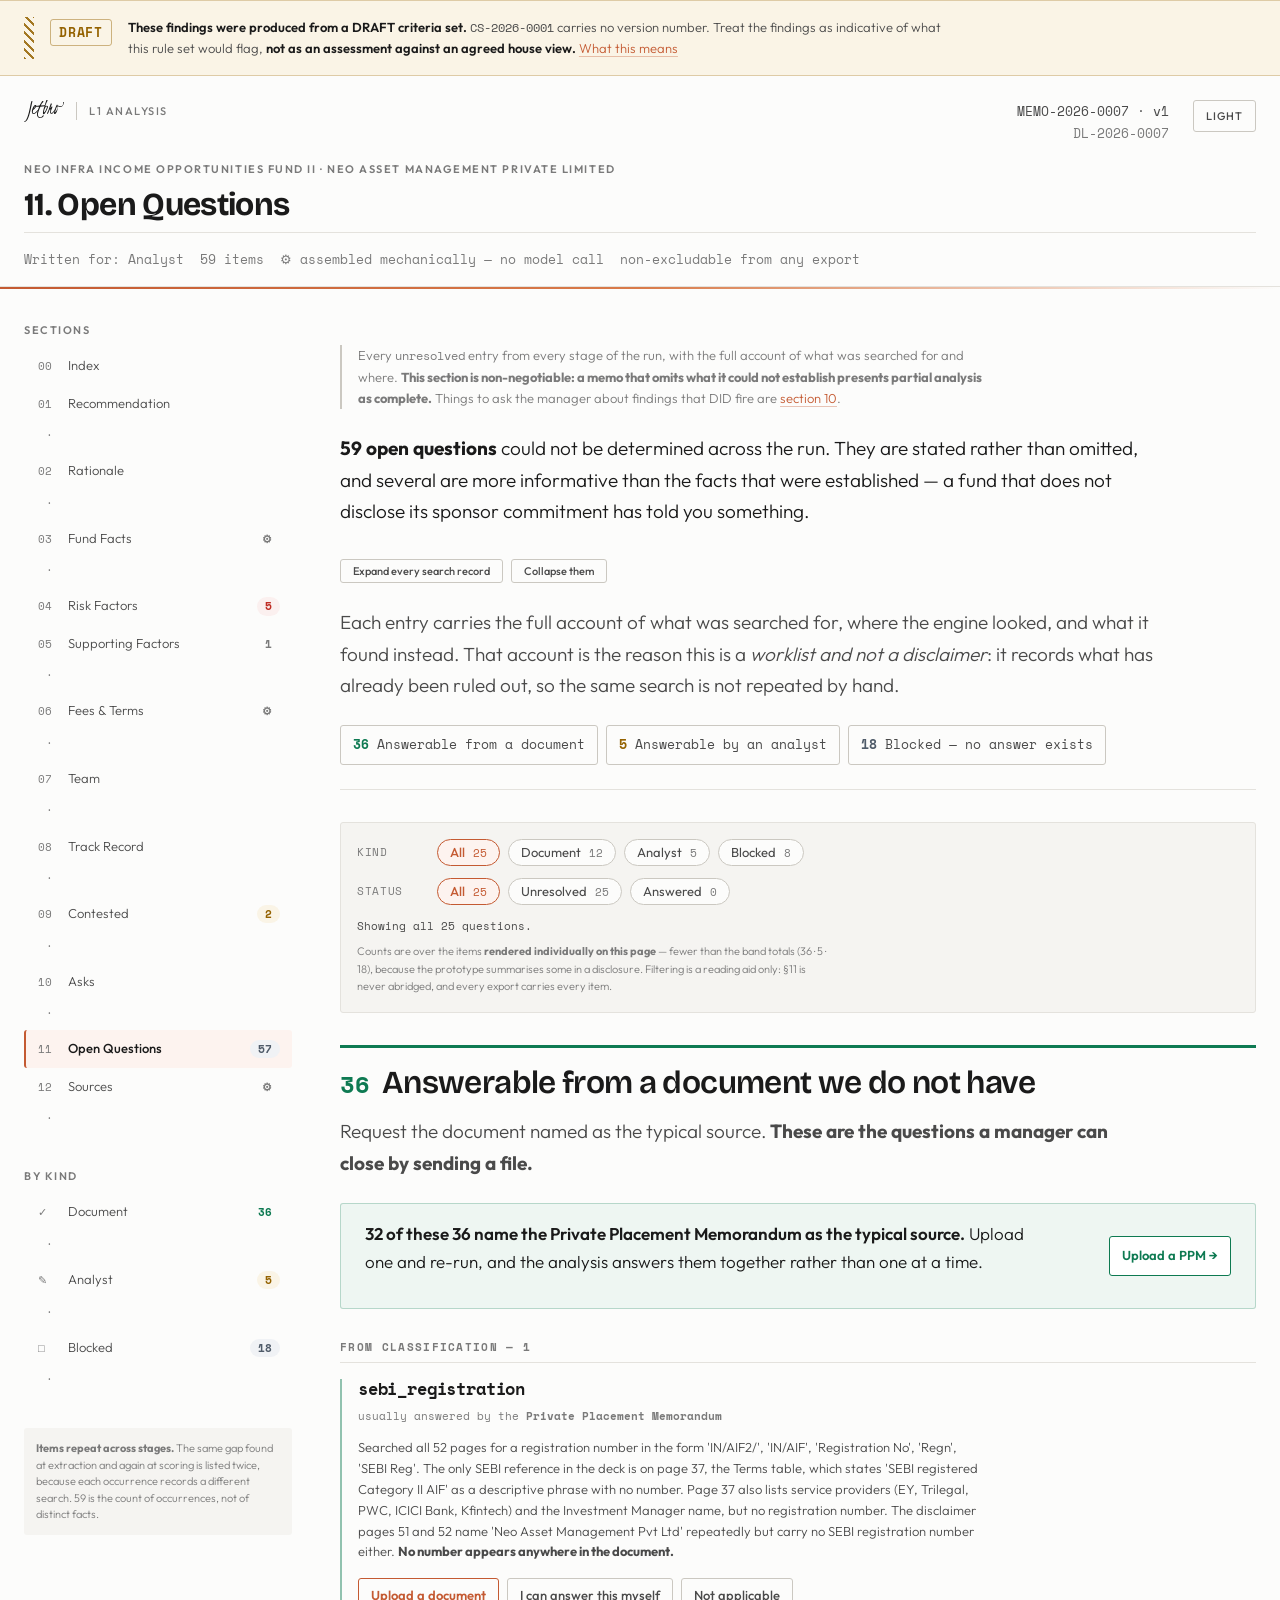
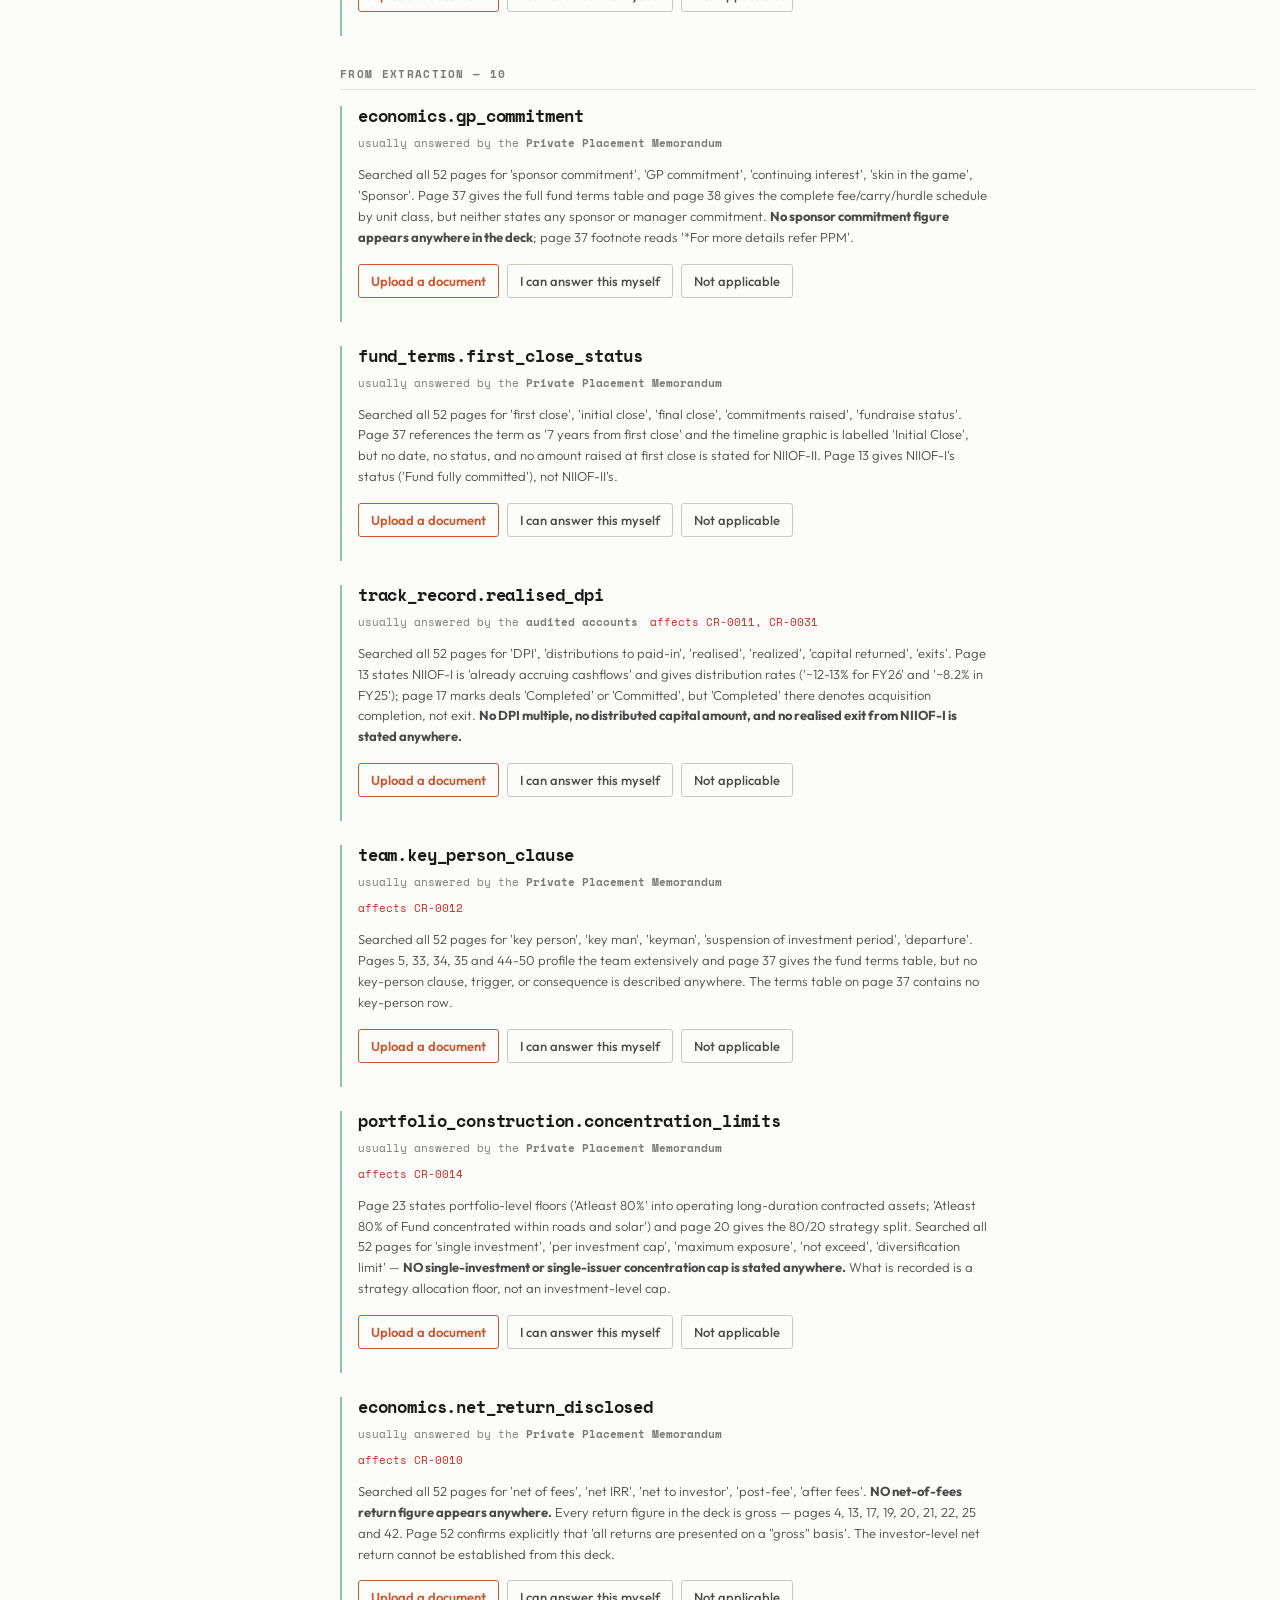
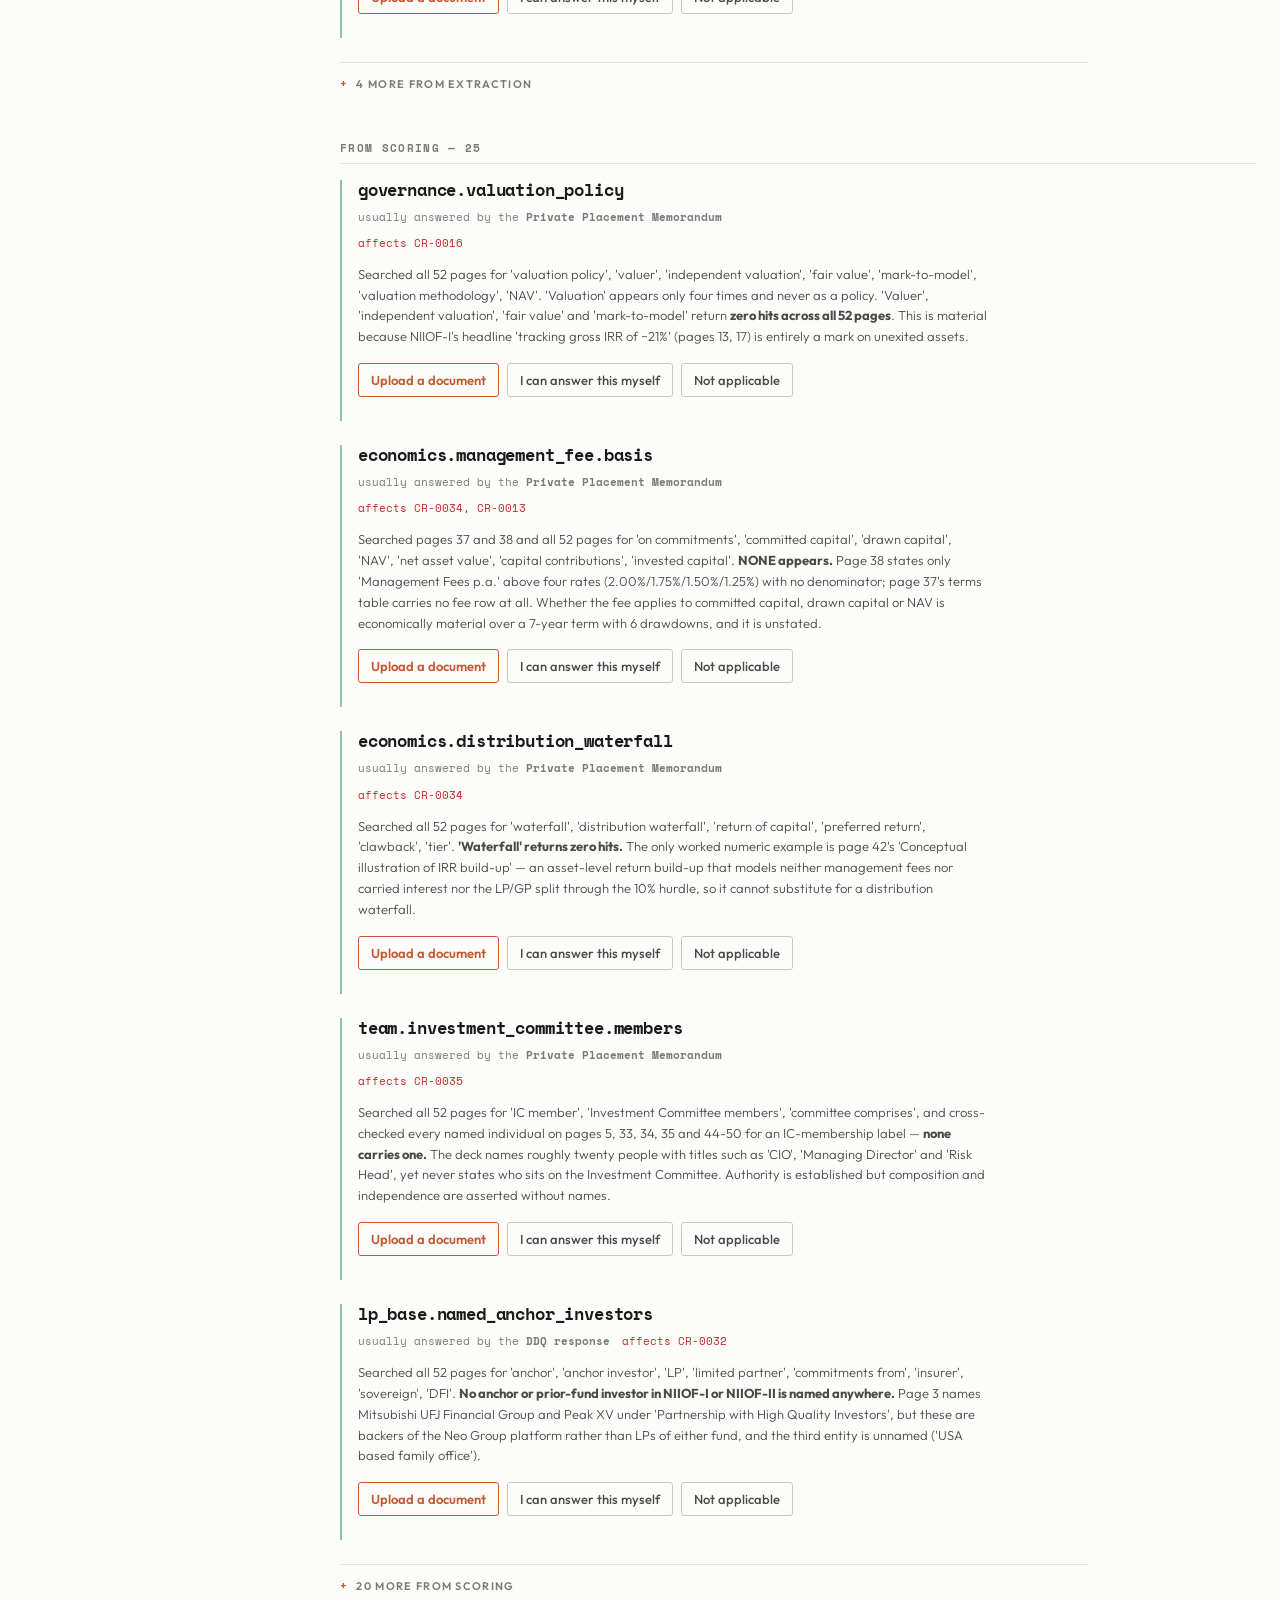
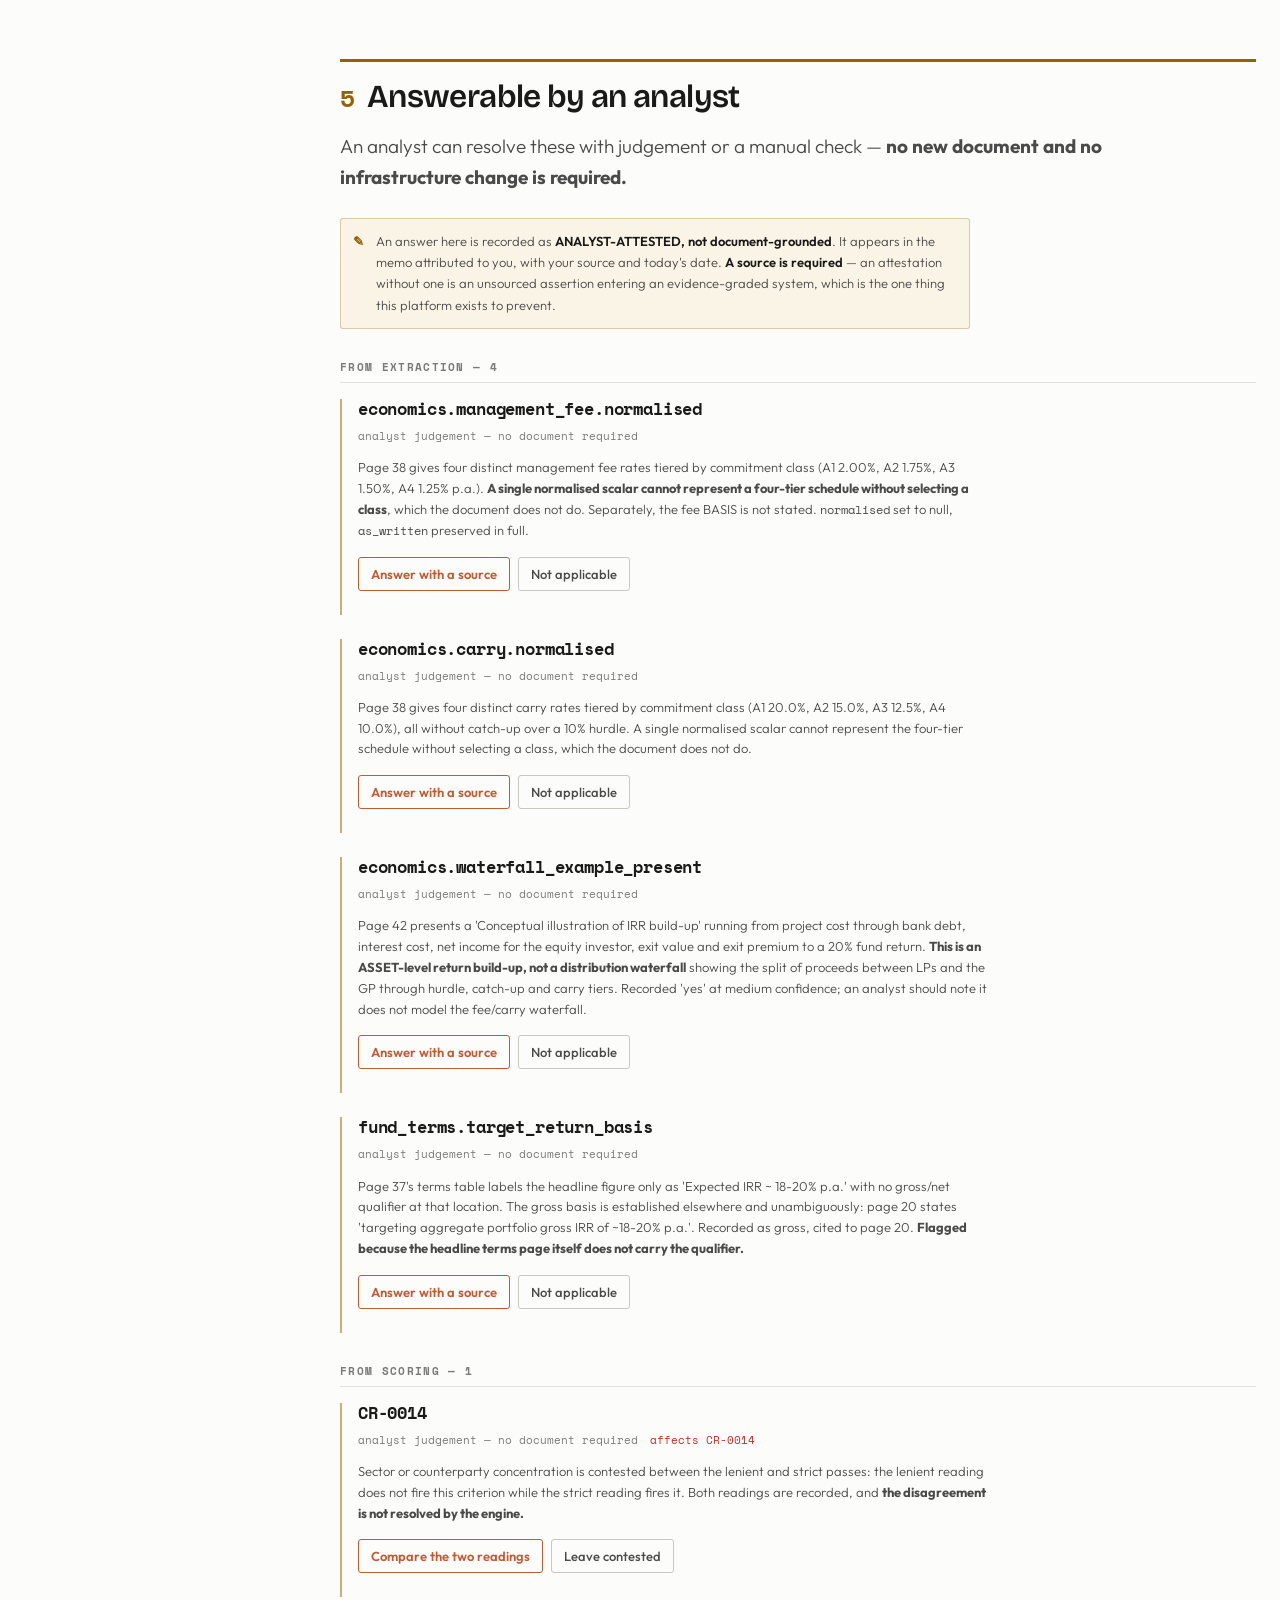
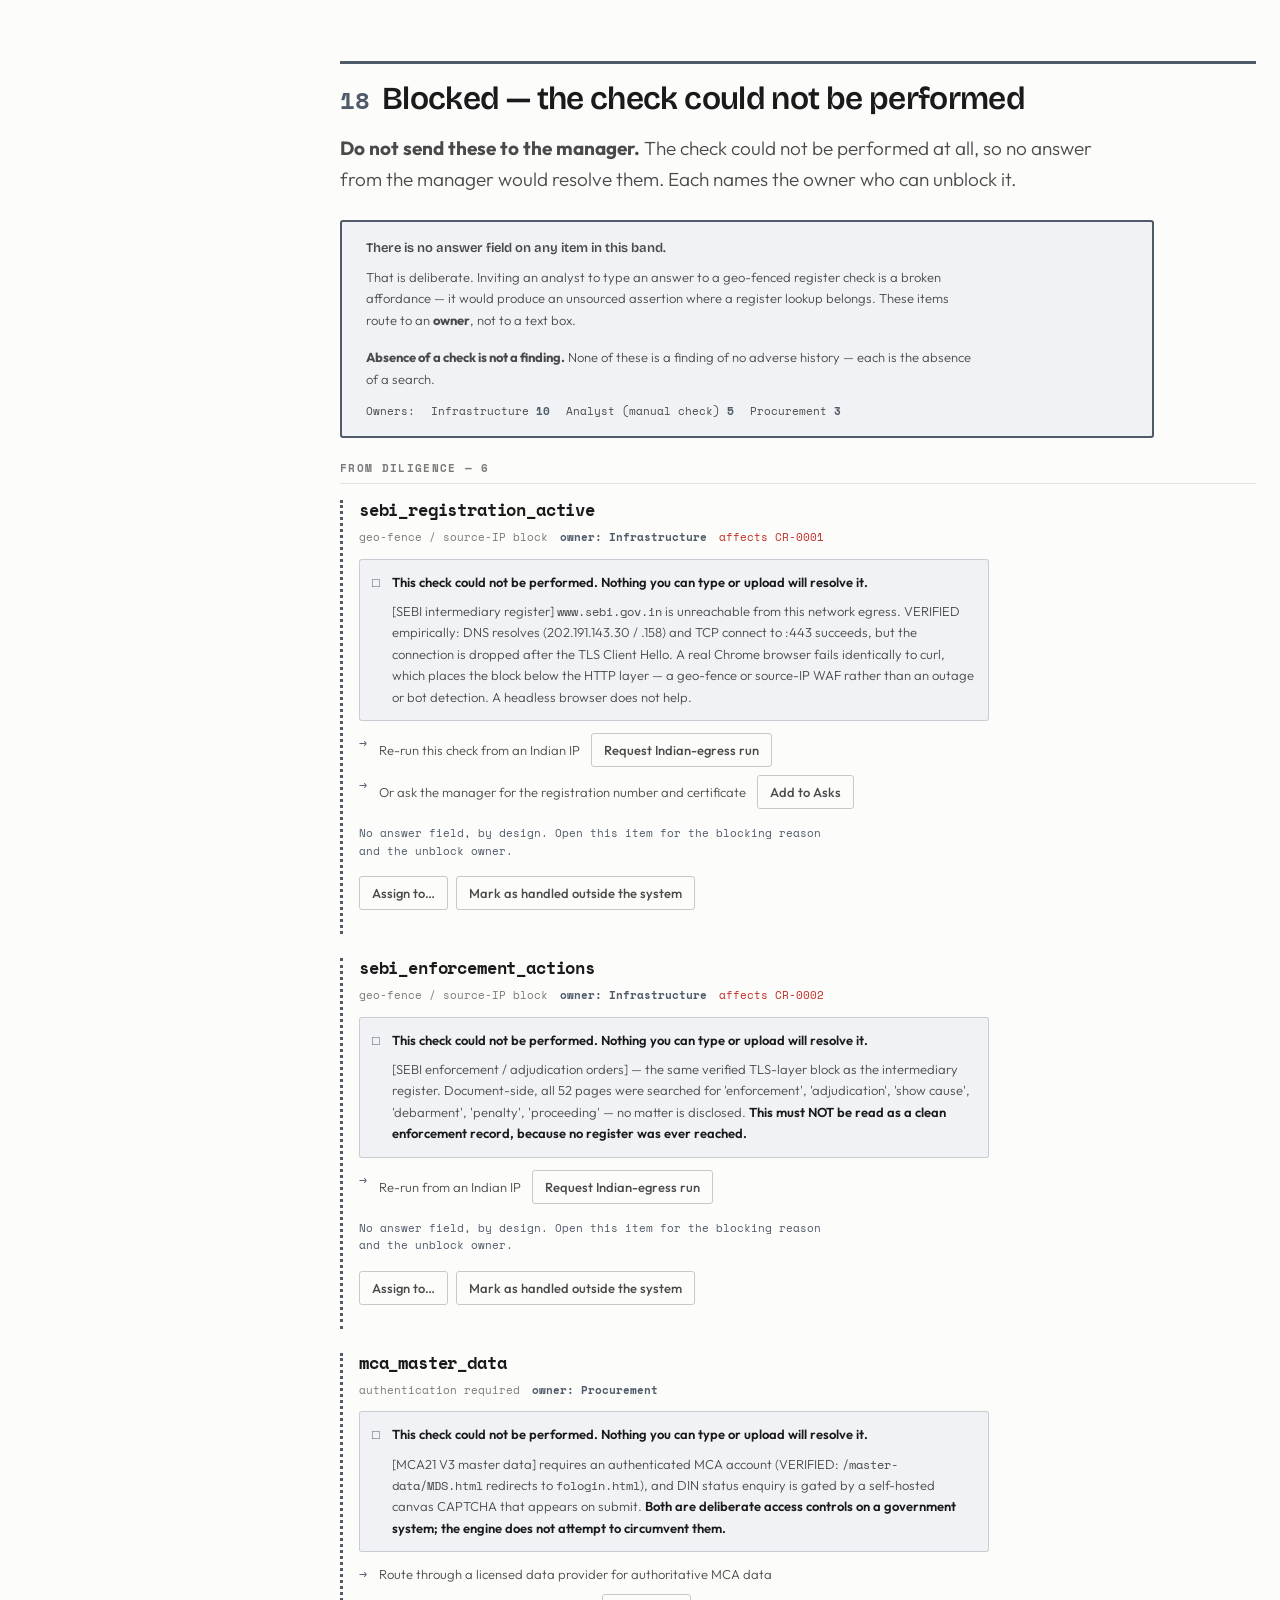
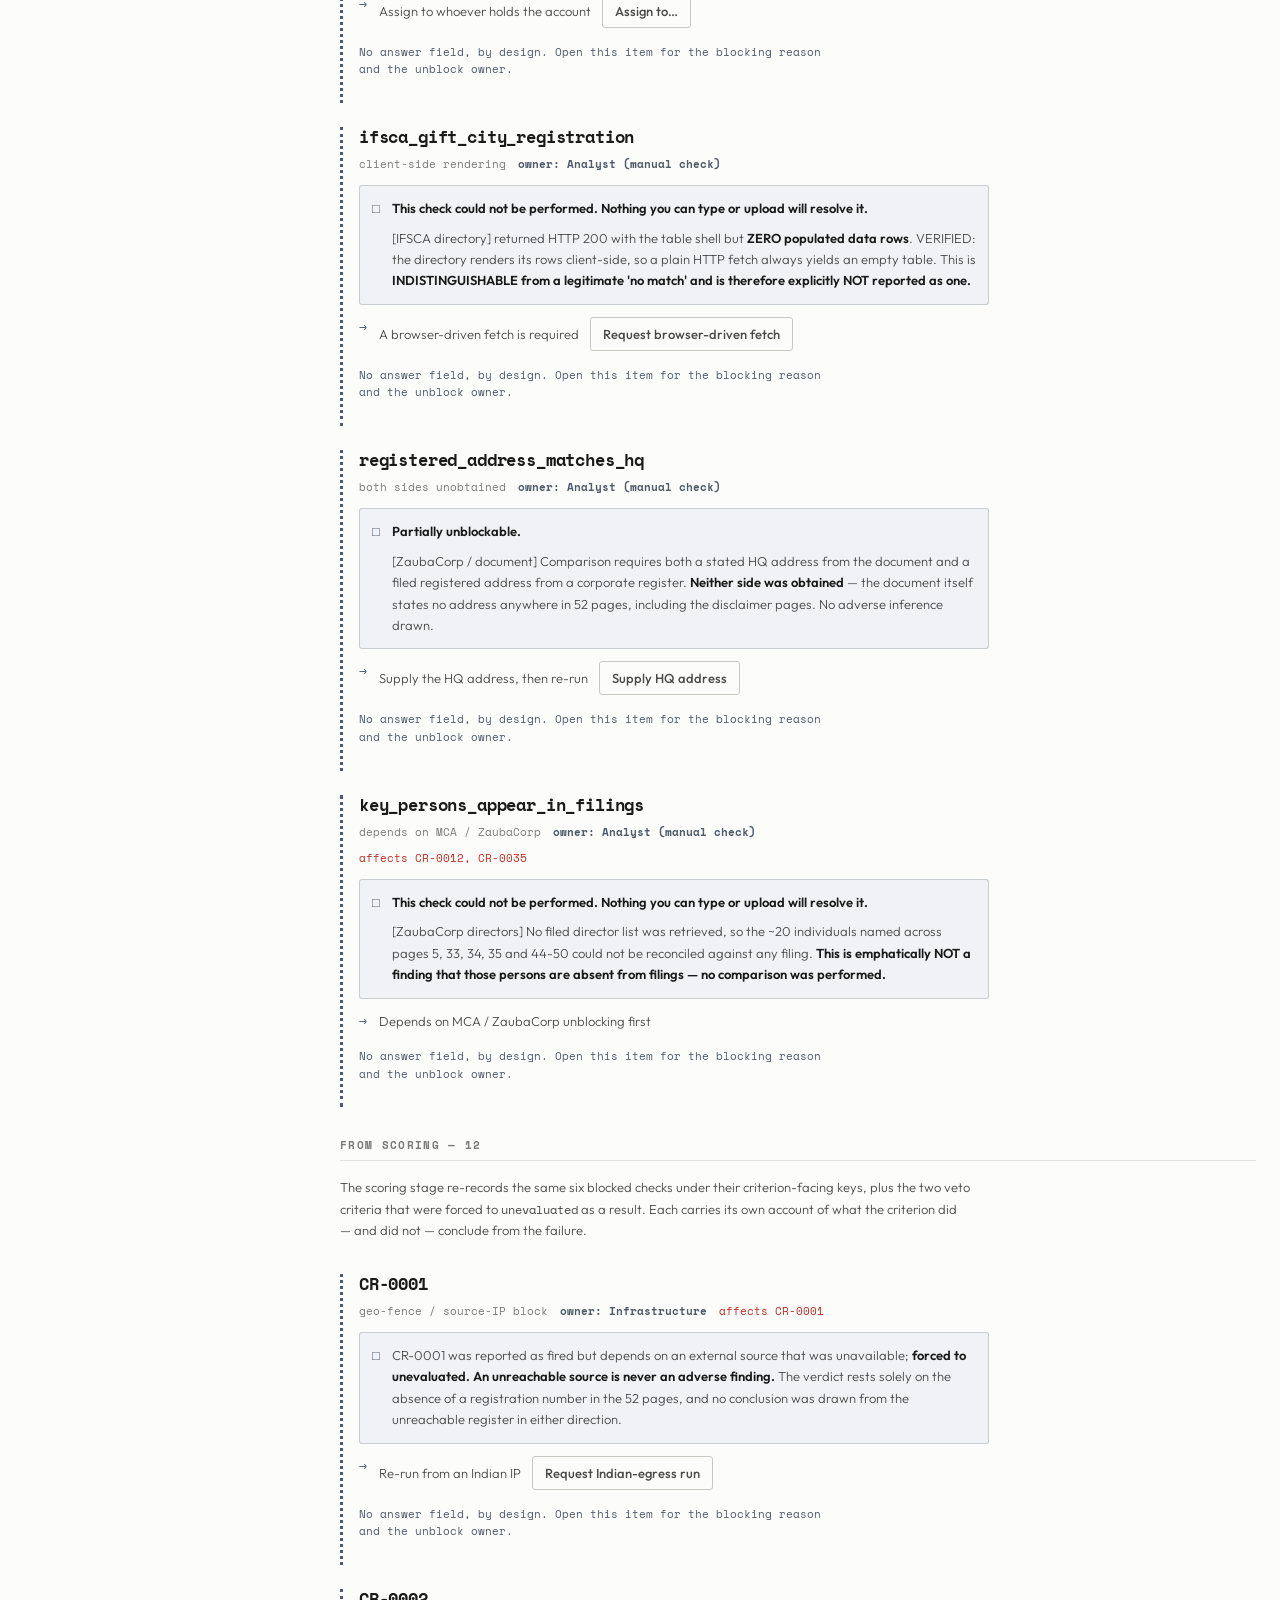
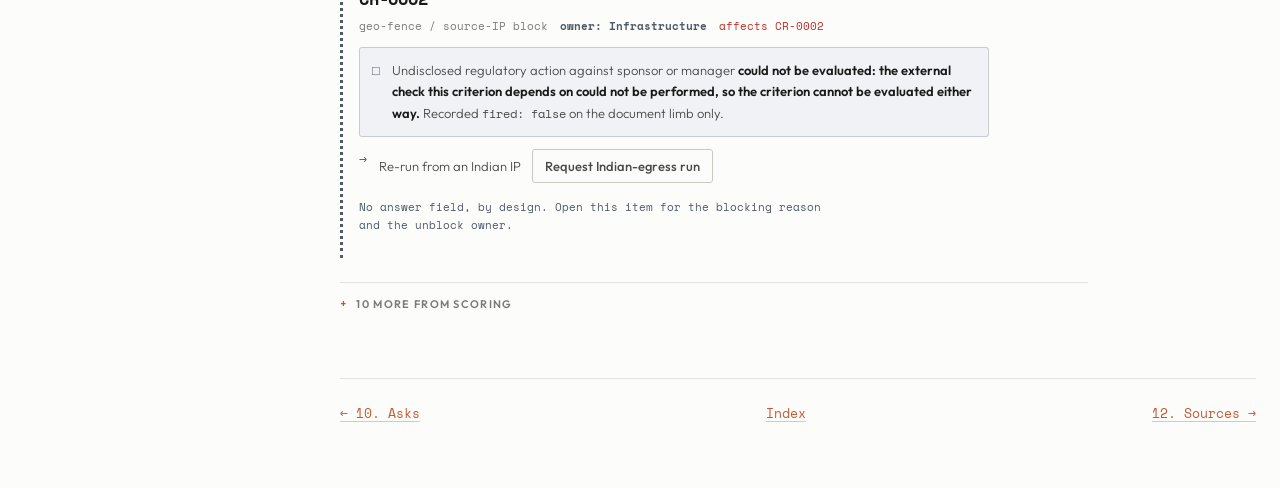
==== commit 82754b21: "docs: correct the SEBI misdiagnosis, add infographic overview, tighten specs Correction, propagated " ====
--- a/40-solution-design/l1-analysis-platform/screen-specs/prototype/open-questions.html
+++ b/40-solution-design/l1-analysis-platform/screen-specs/prototype/open-questions.html
@@ -68,14 +68,14 @@
         <li><a class="rail__item" href="#"><span class="rail__num">01</span><span>Recommendation</span><span class="rail__badge rail__badge--quiet"></span></a></li>
         <li><a class="rail__item" href="#"><span class="rail__num">02</span><span>Rationale</span><span class="rail__badge rail__badge--quiet"></span></a></li>
         <li><a class="rail__item" href="#"><span class="rail__num">03</span><span>Fund Facts</span><span class="rail__badge rail__badge--quiet" title="assembled mechanically">⚙</span></a></li>
-        <li><a class="rail__item" href="section.html"><span class="rail__num">04</span><span>Risk Factors</span><span class="rail__badge rail__badge--red">4</span></a></li>
+        <li><a class="rail__item" href="section.html"><span class="rail__num">04</span><span>Risk Factors</span><span class="rail__badge rail__badge--red">5</span></a></li>
         <li><a class="rail__item" href="#"><span class="rail__num">05</span><span>Supporting Factors</span><span class="rail__badge rail__badge--quiet">1</span></a></li>
         <li><a class="rail__item" href="#"><span class="rail__num">06</span><span>Fees &amp; Terms</span><span class="rail__badge rail__badge--quiet" title="assembled mechanically">⚙</span></a></li>
         <li><a class="rail__item" href="#"><span class="rail__num">07</span><span>Team</span><span class="rail__badge rail__badge--quiet"></span></a></li>
         <li><a class="rail__item" href="#"><span class="rail__num">08</span><span>Track Record</span><span class="rail__badge rail__badge--quiet"></span></a></li>
-        <li><a class="rail__item" href="#"><span class="rail__num">09</span><span>Contested</span><span class="rail__badge rail__badge--amber">1</span></a></li>
+        <li><a class="rail__item" href="#"><span class="rail__num">09</span><span>Contested</span><span class="rail__badge rail__badge--amber">2</span></a></li>
         <li><a class="rail__item" href="#"><span class="rail__num">10</span><span>Asks</span><span class="rail__badge rail__badge--quiet"></span></a></li>
-        <li><a class="rail__item" href="open-questions.html" aria-current="page"><span class="rail__num">11</span><span>Open Questions</span><span class="rail__badge rail__badge--slate">59</span></a></li>
+        <li><a class="rail__item" href="open-questions.html" aria-current="page"><span class="rail__num">11</span><span>Open Questions</span><span class="rail__badge rail__badge--slate">57</span></a></li>
         <li><a class="rail__item" href="#"><span class="rail__num">12</span><span>Sources</span><span class="rail__badge rail__badge--quiet" title="assembled mechanically">⚙</span></a></li>
       </ul>
     </div>
--- a/40-solution-design/l1-analysis-platform/screen-specs/prototype/styles.css
+++ b/40-solution-design/l1-analysis-platform/screen-specs/prototype/styles.css
@@ -1479,6 +1479,269 @@
 .split { display: grid; grid-template-columns: repeat(2, minmax(0, 1fr)); gap: var(--s-6); }
 @media (max-width: 900px) { .split { grid-template-columns: minmax(0, 1fr); } }
 
+/* ===========================================================================
+   FACT TILES — the fund's terms, scannable, each carrying its page.
+
+   Per dataviz/choosing-a-form: a set of single headline values is a stat-tile
+   row, not a chart. The unusual requirement here is PROVENANCE — most stat
+   tiles strip it. Every figure that came from the document links to the page it
+   was read from, so the tile is a claim with a receipt rather than an
+   assertion. The citation is the same `.cite` affordance used on findings, so
+   it opens the same evidence drawer: one interaction, learned once.
+
+   Three tile states, distinguished on three channels (glyph, label, border
+   style) so none of them depends on colour:
+
+     .fact        stated in the document        solid rule, page citation
+     .fact--inf   deduced by the engine         dashed rule, "INFERRED" chip
+     .fact--none  searched for, not found       slate, hatched, "NOT DISCLOSED"
+
+   The dashed border on an inferred tile is doing real work: a confidently
+   styled tile stating a deduced fact is a lie told by design.
+   ------------------------------------------------------------------------ */
+
+.facts {
+  display: grid;
+  grid-template-columns: repeat(auto-fill, minmax(180px, 1fr));
+  gap: 2px;                              /* the 2px surface gap */
+  margin-bottom: var(--s-5);
+}
+
+.fact {
+  min-width: 0;
+  padding: var(--s-4) var(--s-4) var(--s-3);
+  background: var(--paper-raised);
+  border: 1px solid var(--rule);
+  border-radius: var(--radius);
+  border-left-width: 2px;
+  border-left-color: var(--rule-strong);
+  display: flex;
+  flex-direction: column;
+  gap: var(--s-1);
+  /* A tile is a unit of meaning; splitting one across a page break in the PDF
+     would orphan a figure from its page citation. */
+  break-inside: avoid;
+}
+
+.fact__label {
+  font-size: var(--t-xs);
+  letter-spacing: 0.06em;
+  text-transform: uppercase;
+  color: var(--ink-3);
+}
+
+/* Proportional figures on a standalone value, per marks-and-anatomy. These are
+   read, not column-aligned. */
+.fact__value {
+  font-family: var(--font-body);
+  font-size: 1.375rem;
+  font-weight: 500;
+  line-height: 1.15;
+  color: var(--ink);
+  letter-spacing: -0.01em;
+  overflow-wrap: anywhere;
+}
+.fact__value--sm { font-size: var(--t-base); font-weight: 400; line-height: 1.35; }
+
+.fact__qual { font-size: var(--t-sm); color: var(--ink-2); font-weight: 300; }
+
+.fact__src {
+  margin-top: auto;
+  padding-top: var(--s-2);
+  font-family: var(--font-mono);
+  font-size: var(--t-xs);
+  color: var(--ink-3);
+}
+
+/* On a tile the citation is an AFFORDANCE, not the evidence itself: the quote
+   is what the drawer is for. Elsewhere `.cite` renders the quote inline (a
+   finding must show its evidence in place), so the quote is suppressed here
+   only — collapsing the citation to "✓ p.37" keeps the figure the largest
+   thing on the tile. The quote stays in the DOM for the drawer and for screen
+   readers; it is visually hidden, never removed. */
+.fact .cite {
+  display: inline-flex;
+  align-items: baseline;
+  gap: 4px;
+  white-space: nowrap;
+}
+.fact .cite .cite__quote {
+  position: absolute;
+  width: 1px; height: 1px;
+  padding: 0; margin: -1px;
+  overflow: hidden;
+  clip: rect(0 0 0 0);
+  clip-path: inset(50%);
+  white-space: nowrap;
+  border: 0;
+}
+
+/* --- Inferred: the engine deduced this, the document does not say it --- */
+.fact--inf {
+  border-style: dashed;
+  border-left-style: solid;
+  border-left-color: var(--st-amber);
+}
+.fact--inf .fact__value { color: var(--ink-2); }
+
+.fact__chip {
+  align-self: flex-start;
+  font-family: var(--font-mono);
+  font-size: 10px;
+  font-weight: 700;
+  letter-spacing: 0.08em;
+  padding: 2px 6px;
+  border-radius: 2px;
+  border: 1px solid currentColor;
+  margin-bottom: 2px;
+}
+.fact__chip--inf   { color: var(--st-amber); background: var(--tint-amber); }
+.fact__chip--none  { color: var(--st-slate); background: var(--tint-slate); }
+
+/* --- Absent: searched for, not found. The strongest findings on the page. ---
+   Hatched rather than filled, so it can never be mistaken for a rendering
+   failure or an empty slot — a blank tile reads as broken, a hatched tile with
+   a label reads as deliberate. Slate, never red: an absence is a finding, not
+   a fired flag, and the two must not share a colour. */
+.fact--none {
+  border-style: solid;
+  border-left-color: var(--st-slate);
+  background:
+    repeating-linear-gradient(
+      135deg,
+      transparent 0 6px,
+      color-mix(in srgb, var(--st-slate) 8%, transparent) 6px 7px
+    ),
+    var(--paper-raised);
+}
+.fact--none .fact__value {
+  font-family: var(--font-mono);
+  font-size: var(--t-base);
+  font-weight: 700;
+  letter-spacing: 0.04em;
+  color: var(--st-slate);
+}
+.fact--none .fact__meaning {
+  font-size: var(--t-sm);
+  color: var(--ink-2);
+  font-weight: 300;
+  line-height: 1.45;
+}
+
+/* The absence band gets its own lede so the group reads as a finding set. */
+.absences__lede {
+  font-size: var(--t-md);
+  color: var(--ink);
+  border-left: 2px solid var(--st-slate);
+  padding-left: var(--s-4);
+  margin-bottom: var(--s-5);
+  max-width: 62ch;
+}
+
+/* ===========================================================================
+   ROUTING BAR — open questions by kind, on one shared baseline.
+
+   A part-to-whole split of one total is a single stacked bar, not three tiles
+   and not a pie. The blocked segment is the one that changes what a reader
+   should DO, so it is the only one carrying texture — the same 135° hatch as
+   the absence tiles, which is how "nothing you type will fix this" reads
+   consistently across the page.
+   ------------------------------------------------------------------------ */
+
+.routing { margin-bottom: var(--s-5); }
+
+.routing__track {
+  display: flex;
+  gap: 2px;
+  height: 34px;
+  margin-bottom: var(--s-3);
+}
+.routing__seg {
+  display: flex;
+  align-items: center;
+  justify-content: center;
+  min-width: 0;
+  border-radius: 1px;
+  font-family: var(--font-mono);
+  font-size: var(--t-xs);
+  font-weight: 700;
+  color: #fff;
+  font-variant-numeric: tabular-nums;
+}
+.routing__seg:first-child { border-radius: 2px 1px 1px 2px; }
+.routing__seg:last-child  { border-radius: 1px 4px 4px 1px; }
+
+.routing__seg--doc     { background: var(--st-green); }
+.routing__seg--analyst { background: var(--st-amber); }
+.routing__seg--blocked {
+  background:
+    repeating-linear-gradient(
+      135deg,
+      var(--st-slate) 0 5px,
+      color-mix(in srgb, var(--st-slate) 72%, #000) 5px 10px
+    );
+}
+:root[data-theme="dark"] .routing__seg--blocked { color: #14181d; }
+
+.routing__key {
+  display: grid;
+  grid-template-columns: repeat(auto-fit, minmax(190px, 1fr));
+  gap: var(--s-3);
+}
+.routing__item {
+  min-width: 0;
+  padding-left: var(--s-3);
+  border-left: 2px solid var(--rule-strong);
+}
+.routing__item--doc     { border-left-color: var(--st-green); }
+.routing__item--analyst { border-left-color: var(--st-amber); }
+.routing__item--blocked { border-left-style: dotted; border-left-color: var(--st-slate); }
+
+.routing__n {
+  font-family: var(--font-mono);
+  font-size: var(--t-lg);
+  font-weight: 700;
+  font-variant-numeric: tabular-nums;
+  line-height: 1.1;
+  display: block;
+}
+.routing__item--doc     .routing__n { color: var(--st-green); }
+.routing__item--analyst .routing__n { color: var(--st-amber); }
+.routing__item--blocked .routing__n { color: var(--st-slate); }
+
+.routing__what { font-size: var(--t-sm); color: var(--ink-2); display: block; margin-top: 2px; }
+.routing__do   { font-size: var(--t-xs); color: var(--ink-3); display: block; margin-top: var(--s-1); }
+
+/* Unevaluated vetoes rendered beside the scale they never entered. Em dash in
+   slate, never 0.0 — a zero beside a CRITICAL veto reads as "no problem here",
+   which is the exact misreading this treatment exists to prevent. */
+.unapplied {
+  margin-top: var(--s-4);
+  padding-top: var(--s-4);
+  border-top: 1px dashed var(--rule-strong);
+}
+.unapplied__row {
+  display: flex;
+  align-items: baseline;
+  gap: var(--s-2);
+  font-size: var(--t-sm);
+  margin-bottom: var(--s-2);
+}
+.unapplied__glyph { font-family: var(--font-mono); color: var(--st-slate); font-weight: 700; }
+.unapplied__code  { font-family: var(--font-mono); font-size: var(--t-xs); color: var(--ink-2); }
+.unapplied__dash  {
+  margin-left: auto;
+  font-family: var(--font-mono);
+  font-weight: 700;
+  color: var(--st-slate);
+}
+.unapplied__note {
+  font-family: var(--font-mono);
+  font-size: var(--t-xs);
+  color: var(--st-slate);
+  letter-spacing: 0.02em;
+}
+
 .doc-section { margin-bottom: var(--s-8); }
 .doc-section__title {
   font-size: var(--t-xl);
@@ -2078,10 +2341,49 @@
   /* An answered item prints with its answer and its provenance. */
   .q__resolved { display: block !important; }
 
-  .shell { grid-template-columns: minmax(0, 1fr); padding: 0; gap: 0; }
+  /* The rail is `display:none` in print, but a two-column grid still reserves
+     its 268px track, pushing the document column past the right margin — which
+     clipped the third tile column in a measured headless print. Collapsing the
+     grid to one column is what actually fixes it. */
+  .shell {
+    display: block;
+    grid-template-columns: minmax(0, 1fr);
+    padding: 0;
+    gap: 0;
+    max-width: 100%;
+  }
+  .doc { max-width: 100%; }
   .scorecard, .veto-statement__inner { grid-template-columns: minmax(0, 1fr); gap: var(--s-5); }
 
   .finding, .q, .kind-band__head, .blocked-notice, .do-not-ask { break-inside: avoid; }
+  /* A tile must never fragment: a figure separated from its page citation is
+     an uncited number, which is the one thing this memo may not produce. */
+  .fact, .routing, .routing__key, .unapplied { break-inside: avoid; }
+  /* Sized in physical units, not fractions of a print viewport whose width is
+     renderer-dependent. A4 minus the 20mm side margins is 170mm; three columns
+     of 54mm plus two 4mm gaps is 170mm exactly, so the third column cannot be
+     clipped by a wider-than-paper layout viewport (which is what happened when
+     this was `repeat(3, 1fr)` — measured, not assumed). */
+  .facts {
+    display: grid;
+    grid-template-columns: repeat(3, 54mm);
+    gap: 4mm;
+    width: 170mm;
+    max-width: 170mm;
+  }
+  .fact { padding: 3mm; }
+  .fact__value { font-size: 12pt; }
+  .fact__meaning, .fact__qual { font-size: 8pt; }
+
+  /* Same reasoning for the routing key and the shell. */
+  .routing, .routing__track, .routing__key { max-width: 170mm; }
+  .shell, .doc, .doc-section { max-width: 170mm; }
+  /* Hatching and status fills carry meaning here, so they must survive the
+     print pipeline's default colour stripping. */
+  .fact--none, .routing__seg, .routing__seg--blocked, .fact--inf, .routing__item {
+    -webkit-print-color-adjust: exact;
+    print-color-adjust: exact;
+  }
   .kind-band { break-before: auto; }
   details.disclosure { break-inside: avoid; }
   details.disclosure[open] > summary { color: #4a4a4a; }
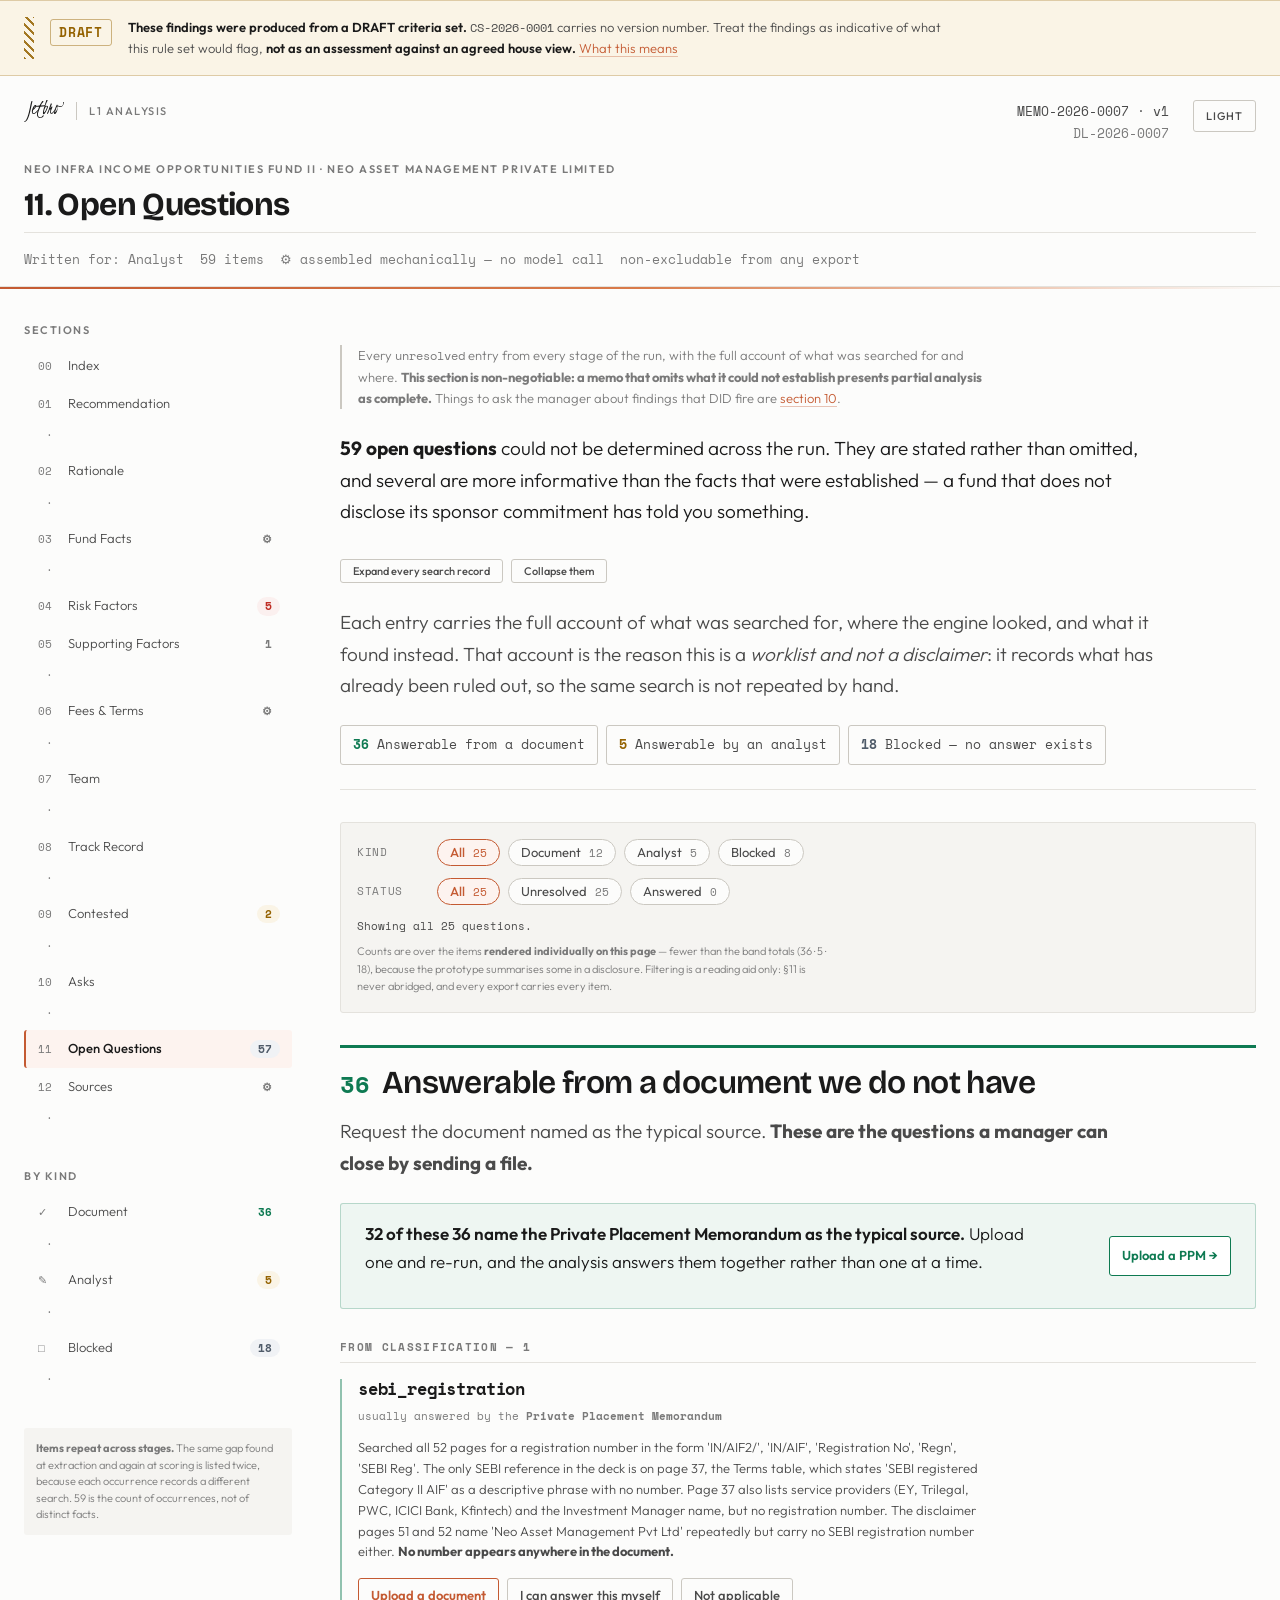
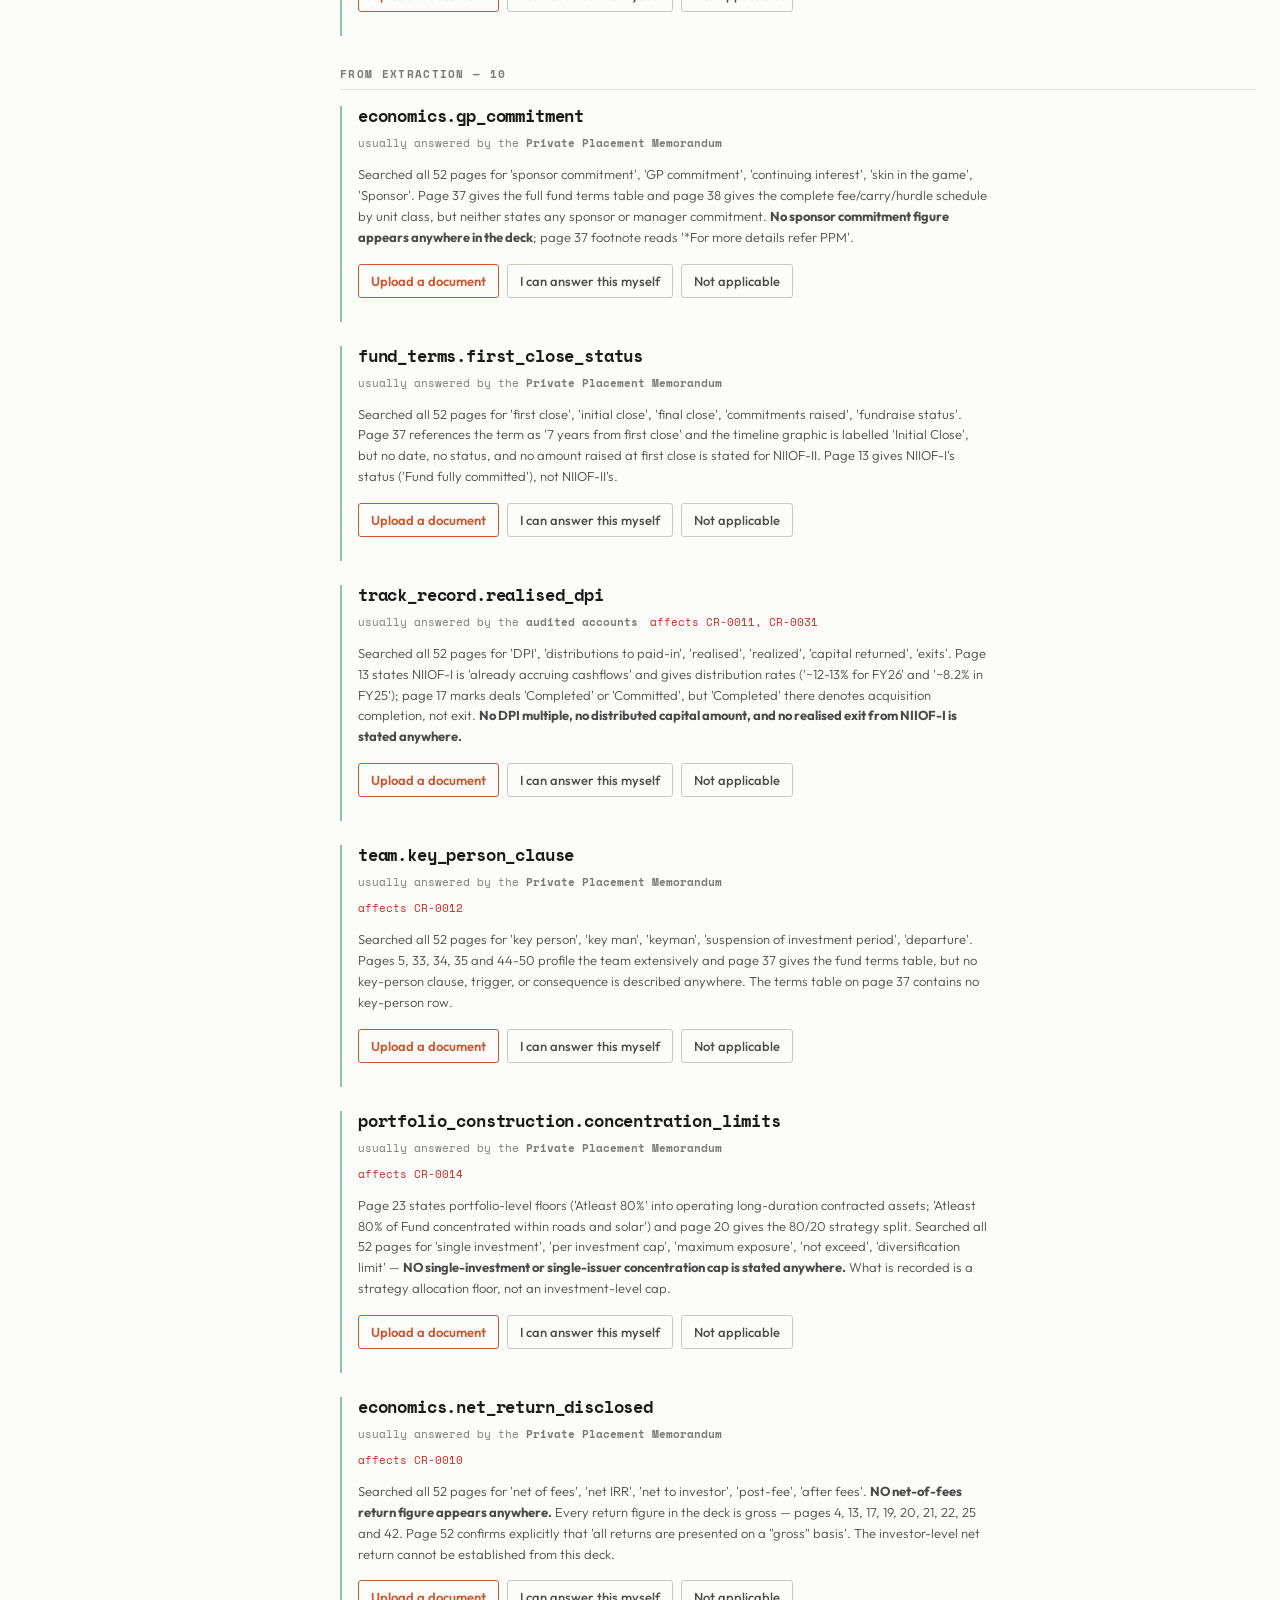
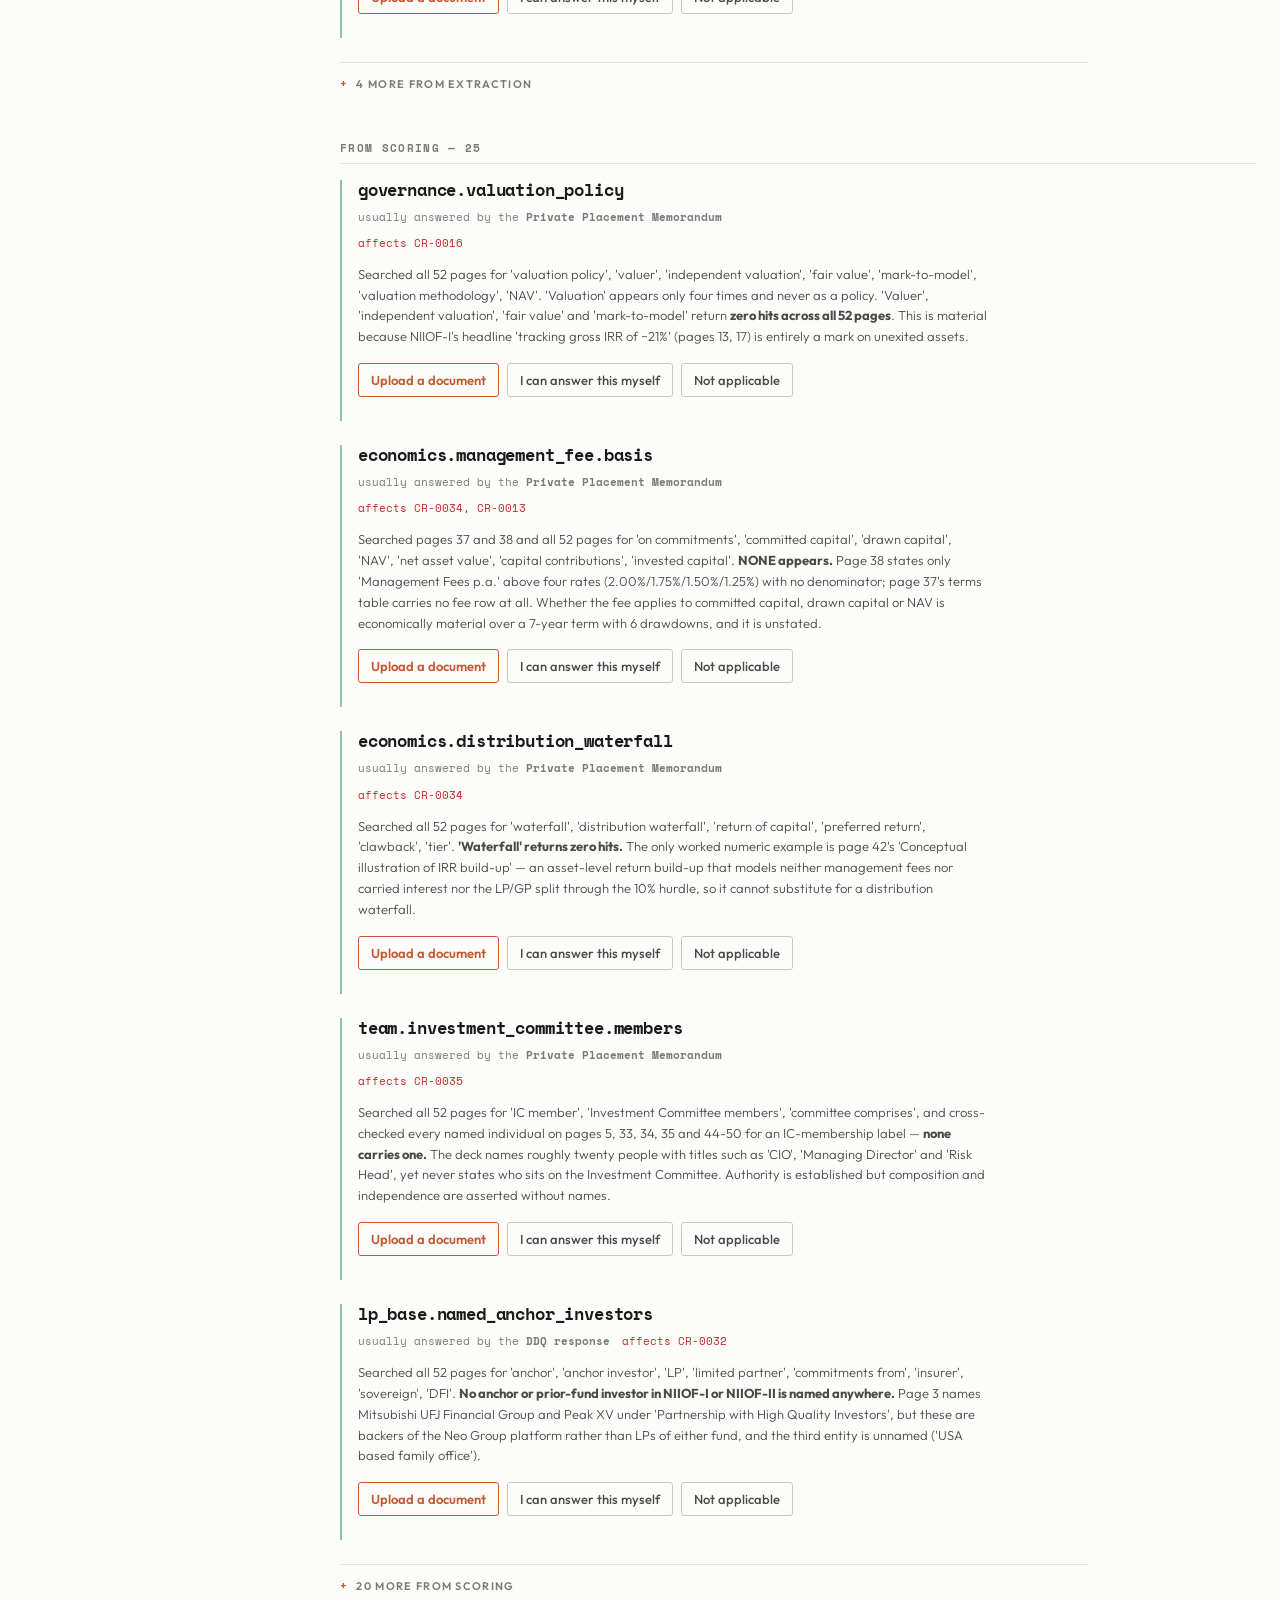
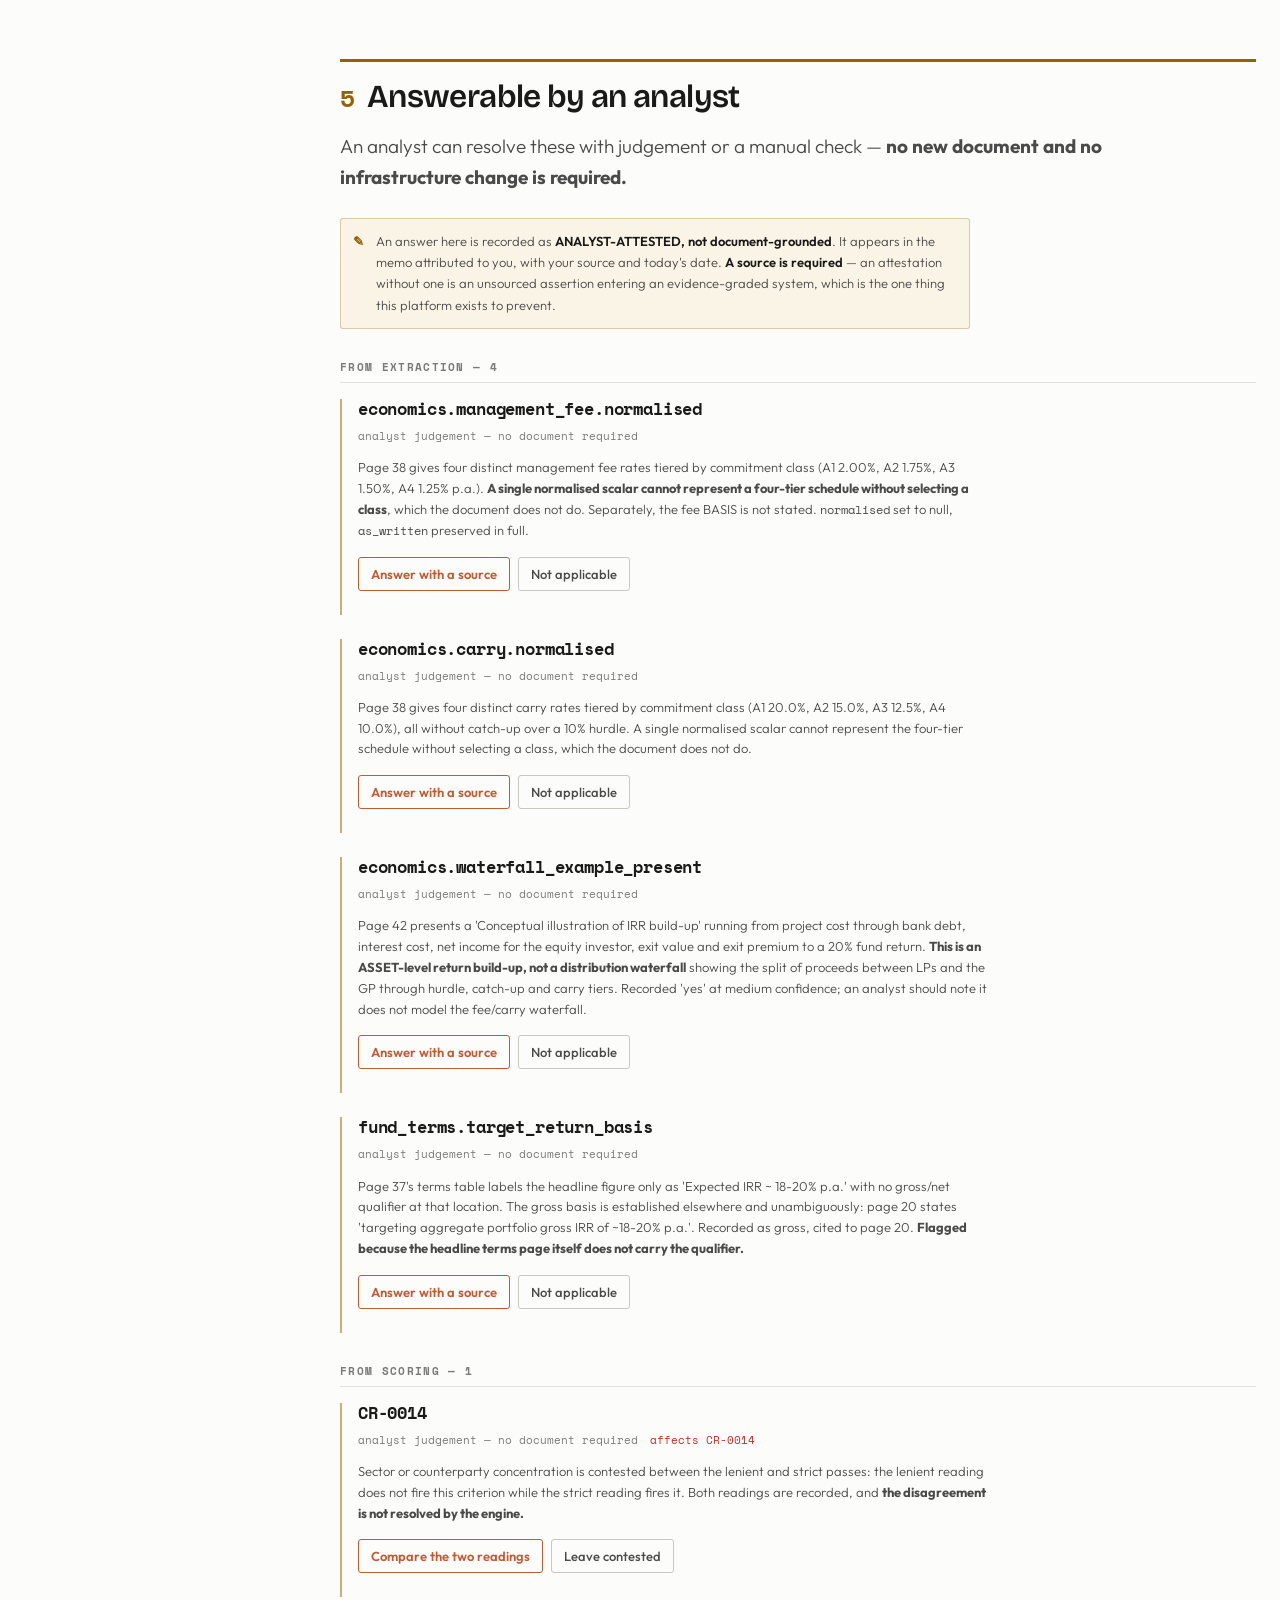
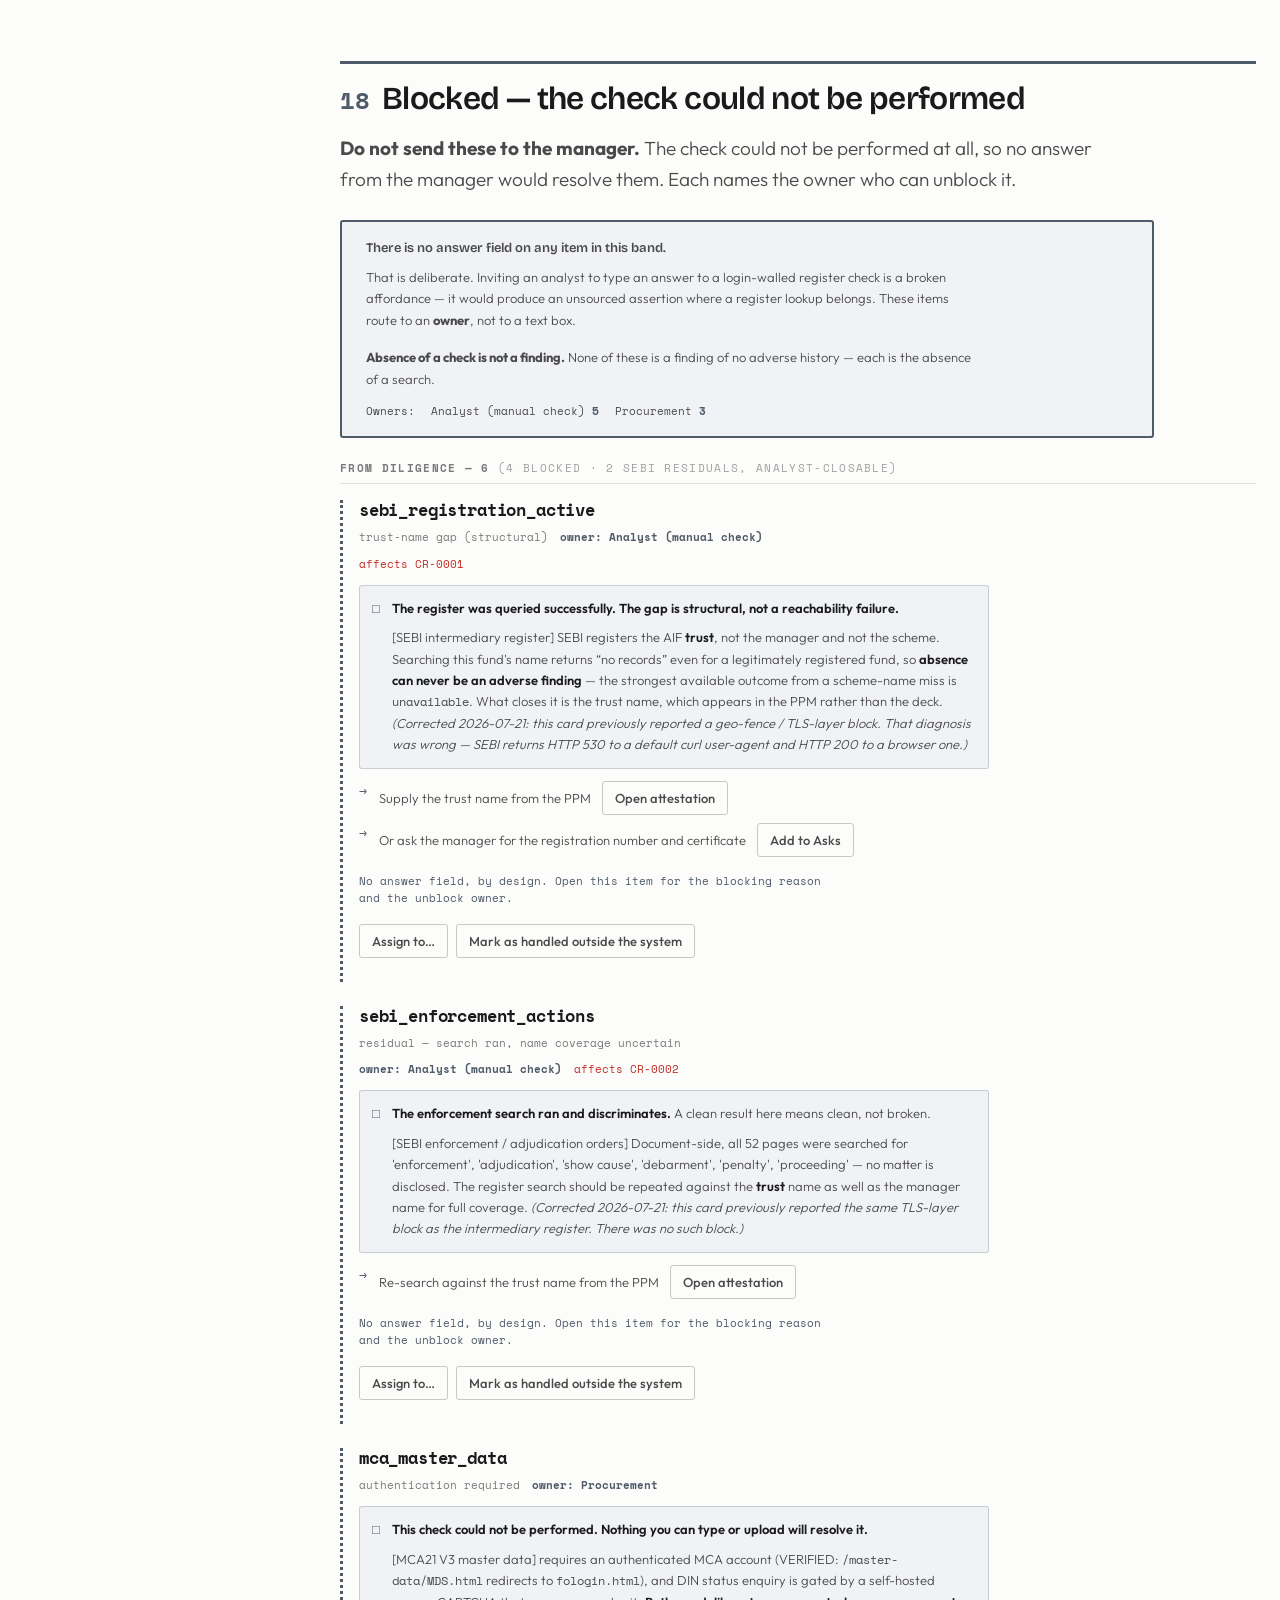
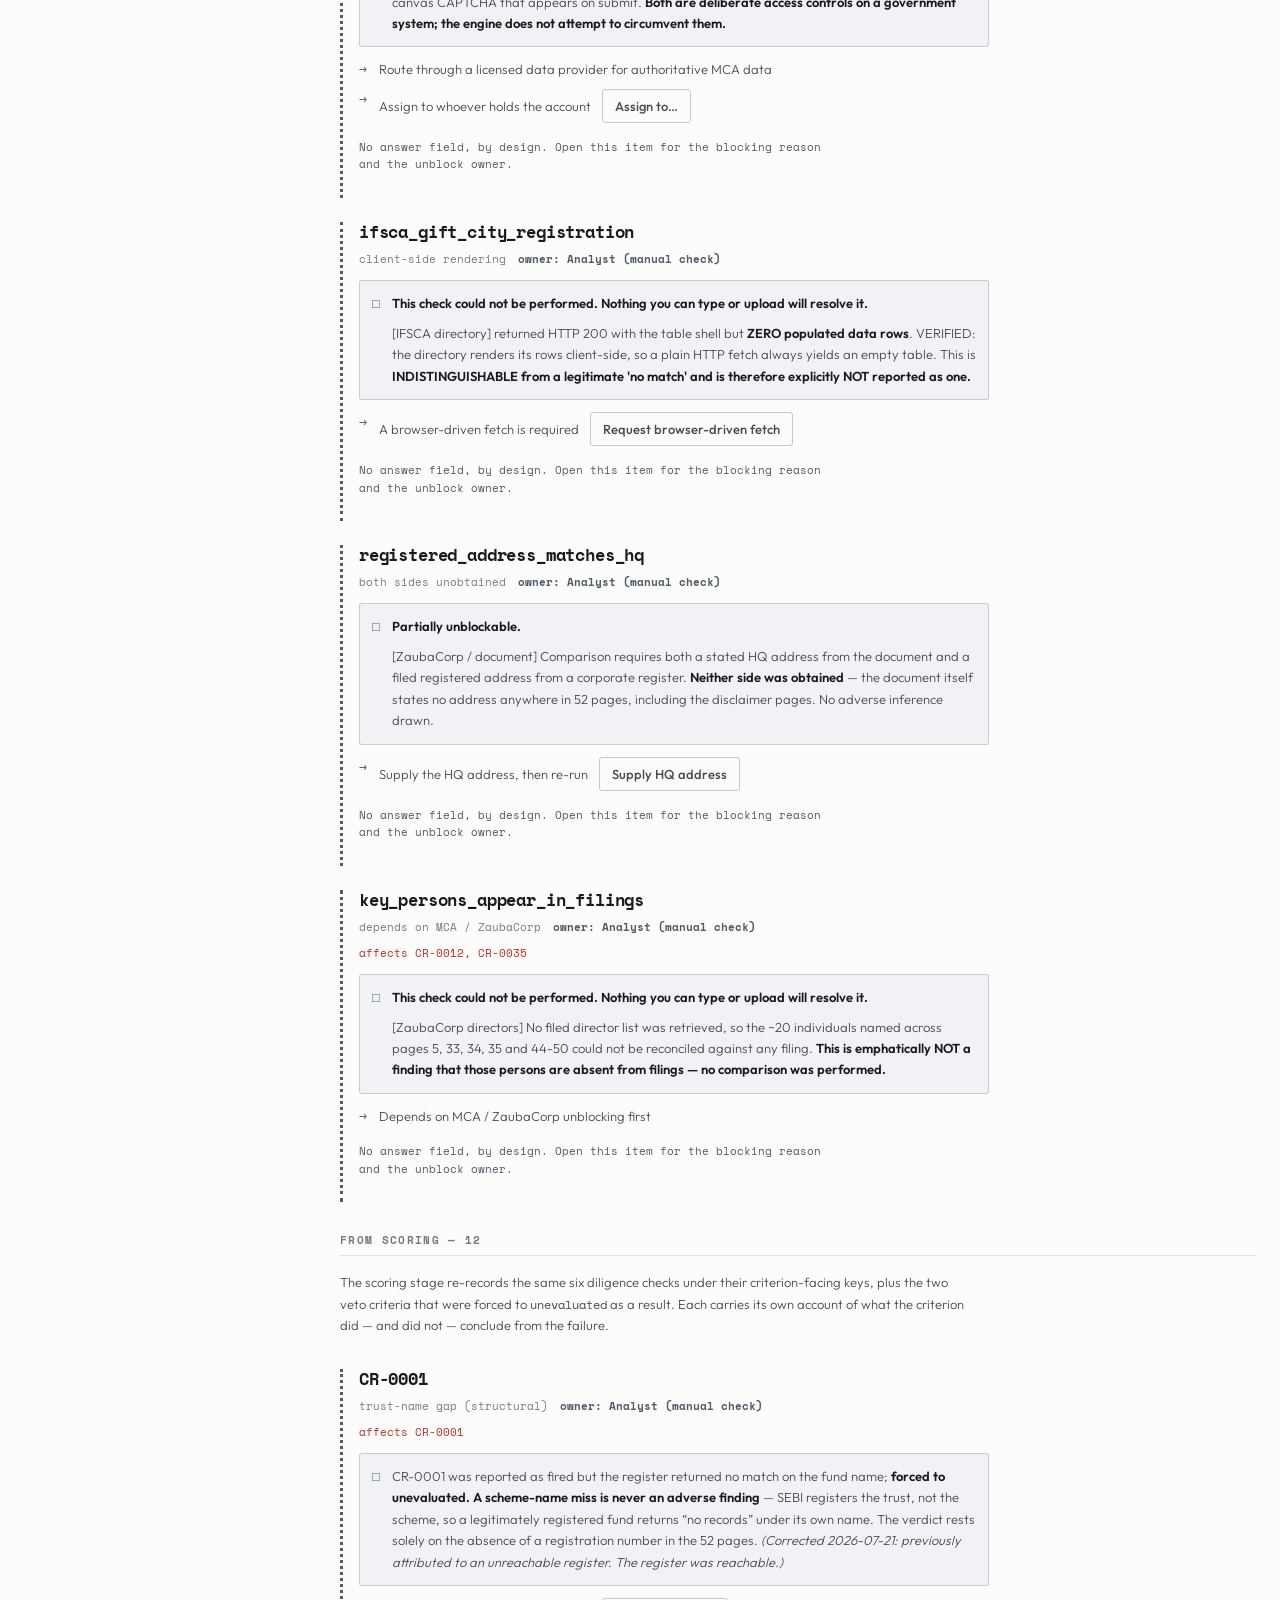
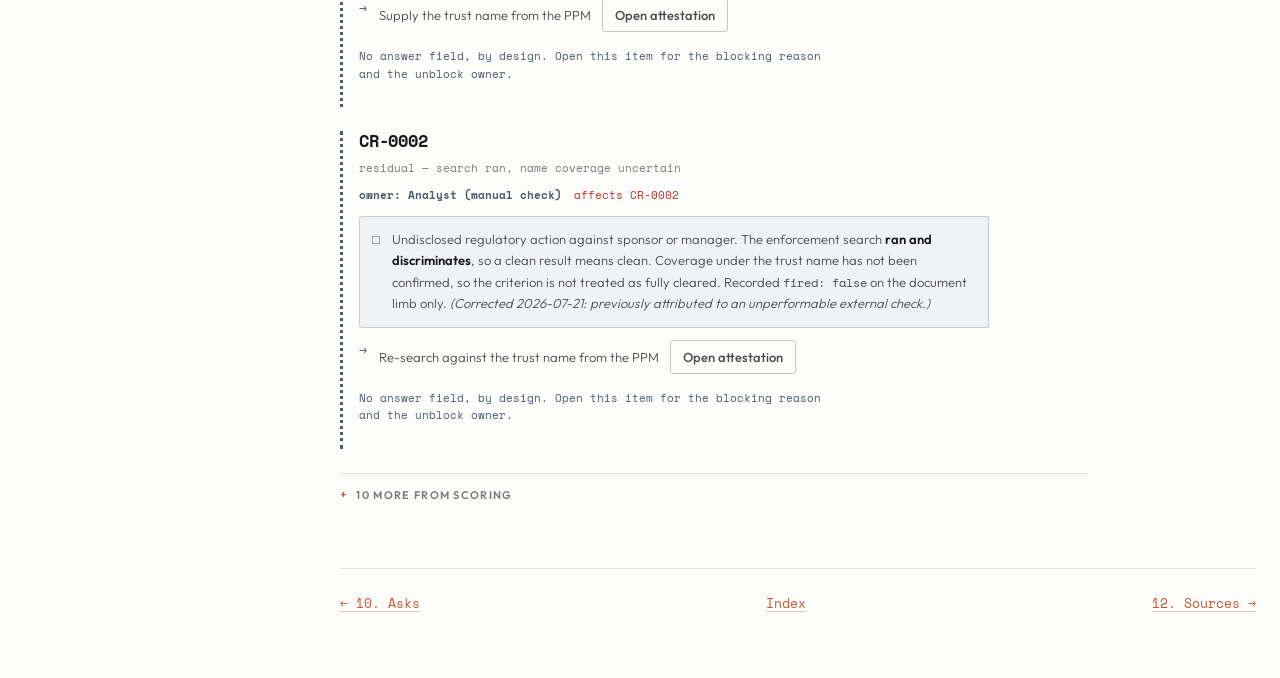
==== commit 3bd66069: "fix(engine): a contested veto must not reject a fund; purge stale geo-fence claims Two things, both " ====
--- a/40-solution-design/l1-analysis-platform/screen-specs/prototype/open-questions.html
+++ b/40-solution-design/l1-analysis-platform/screen-specs/prototype/open-questions.html
@@ -566,7 +566,7 @@
       <div class="do-not-ask">
         <p class="do-not-ask__lead">There is no answer field on any item in this band.</p>
         <p>
-          That is deliberate. Inviting an analyst to type an answer to a geo-fenced register check is a
+          That is deliberate. Inviting an analyst to type an answer to a login-walled register check is a
           broken affordance — it would produce an unsourced assertion where a register lookup belongs.
           These items route to an <strong>owner</strong>, not to a text box.
         </p>
@@ -576,38 +576,40 @@
         </p>
         <div class="owner-tally">
           <span>Owners:</span>
-          <span>Infrastructure <b>10</b></span>
           <span>Analyst (manual check) <b>5</b></span>
           <span>Procurement <b>3</b></span>
         </div>
       </div>
 
-      <h3 class="stage-head">From diligence — 6</h3>
+      <h3 class="stage-head">From diligence — 6 <span style="font-weight:400;opacity:.7">(4 blocked · 2 SEBI residuals, analyst-closable)</span></h3>
 
       <article class="q q--blocked" id="sebi_registration_active">
         <h4 class="q__key">sebi_registration_active</h4>
         <p class="q__route">
-          <span>geo-fence / source-IP block</span>
-          <span class="owner">owner: Infrastructure</span>
+          <span>trust-name gap (structural)</span>
+          <span class="owner">owner: Analyst (manual check)</span>
           <span class="affects">affects CR-0001</span>
         </p>
         <div class="blocked-notice">
           <span class="blocked-notice__glyph" aria-hidden="true">□</span>
           <div>
-            <p style="margin-bottom:0.5rem"><strong>This check could not be performed. Nothing you can
-            type or upload will resolve it.</strong></p>
+            <p style="margin-bottom:0.5rem"><strong>The register was queried successfully. The gap is
+            structural, not a reachability failure.</strong></p>
             <p style="margin-bottom:0">
-              [SEBI intermediary register] <code>www.sebi.gov.in</code> is unreachable from this network
-              egress. VERIFIED empirically: DNS resolves (202.191.143.30 / .158) and TCP connect to :443
-              succeeds, but the connection is dropped after the TLS Client Hello. A real Chrome browser
-              fails identically to curl, which places the block below the HTTP layer — a geo-fence or
-              source-IP WAF rather than an outage or bot detection. A headless browser does not help.
+              [SEBI intermediary register] SEBI registers the AIF <strong>trust</strong>, not the manager
+              and not the scheme. Searching this fund's name returns &ldquo;no records&rdquo; even for a
+              legitimately registered fund, so <strong>absence can never be an adverse finding</strong> —
+              the strongest available outcome from a scheme-name miss is <code>unavailable</code>. What
+              closes it is the trust name, which appears in the PPM rather than the deck.
+              <em>(Corrected 2026-07-21: this card previously reported a geo-fence / TLS-layer block.
+              That diagnosis was wrong — SEBI returns HTTP 530 to a default curl user-agent and HTTP 200
+              to a browser one.)</em>
             </p>
           </div>
         </div>
         <ul class="unblock-list">
           <li><span class="arrow" aria-hidden="true">&rarr;</span>
-              <span>Re-run this check from an Indian IP <a class="btn" href="#" style="margin-left:.5rem">Request Indian-egress run</a></span></li>
+              <span>Supply the trust name from the PPM <a class="btn" href="#" style="margin-left:.5rem">Open attestation</a></span></li>
           <li><span class="arrow" aria-hidden="true">&rarr;</span>
               <span>Or ask the manager for the registration number and certificate <a class="btn" href="#" style="margin-left:.5rem">Add to Asks</a></span></li>
         </ul>
@@ -620,27 +622,28 @@
       <article class="q q--blocked" id="sebi_enforcement_actions">
         <h4 class="q__key">sebi_enforcement_actions</h4>
         <p class="q__route">
-          <span>geo-fence / source-IP block</span>
-          <span class="owner">owner: Infrastructure</span>
+          <span>residual — search ran, name coverage uncertain</span>
+          <span class="owner">owner: Analyst (manual check)</span>
           <span class="affects">affects CR-0002</span>
         </p>
         <div class="blocked-notice">
           <span class="blocked-notice__glyph" aria-hidden="true">□</span>
           <div>
-            <p style="margin-bottom:0.5rem"><strong>This check could not be performed. Nothing you can
-            type or upload will resolve it.</strong></p>
+            <p style="margin-bottom:0.5rem"><strong>The enforcement search ran and discriminates.</strong>
+            A clean result here means clean, not broken.</p>
             <p style="margin-bottom:0">
-              [SEBI enforcement / adjudication orders] — the same verified TLS-layer block as the
-              intermediary register. Document-side, all 52 pages were searched for 'enforcement',
-              'adjudication', 'show cause', 'debarment', 'penalty', 'proceeding' — no matter is
-              disclosed. <strong>This must NOT be read as a clean enforcement record, because no register
-              was ever reached.</strong>
+              [SEBI enforcement / adjudication orders] Document-side, all 52 pages were searched for
+              'enforcement', 'adjudication', 'show cause', 'debarment', 'penalty', 'proceeding' — no
+              matter is disclosed. The register search should be repeated against the <strong>trust</strong>
+              name as well as the manager name for full coverage.
+              <em>(Corrected 2026-07-21: this card previously reported the same TLS-layer block as the
+              intermediary register. There was no such block.)</em>
             </p>
           </div>
         </div>
         <ul class="unblock-list">
           <li><span class="arrow" aria-hidden="true">&rarr;</span>
-              <span>Re-run from an Indian IP <a class="btn" href="#" style="margin-left:.5rem">Request Indian-egress run</a></span></li>
+              <span>Re-search against the trust name from the PPM <a class="btn" href="#" style="margin-left:.5rem">Open attestation</a></span></li>
         </ul>
         <div class="q__affordance">
           <a class="btn" href="#">Assign to…</a>
@@ -754,7 +757,7 @@
       <h3 class="stage-head">From scoring — 12</h3>
 
       <p style="font-size:var(--t-sm); color:var(--ink-2); max-width:70ch; margin-bottom:2rem">
-        The scoring stage re-records the same six blocked checks under their criterion-facing keys, plus
+        The scoring stage re-records the same six diligence checks under their criterion-facing keys, plus
         the two veto criteria that were forced to <code>unevaluated</code> as a result. Each carries its
         own account of what the criterion did — and did not — conclude from the failure.
       </p>
@@ -762,48 +765,52 @@
       <article class="q q--blocked" id="q-CR-0001">
         <h4 class="q__key">CR-0001</h4>
         <p class="q__route">
-          <span>geo-fence / source-IP block</span>
-          <span class="owner">owner: Infrastructure</span>
+          <span>trust-name gap (structural)</span>
+          <span class="owner">owner: Analyst (manual check)</span>
           <span class="affects">affects CR-0001</span>
         </p>
         <div class="blocked-notice">
           <span class="blocked-notice__glyph" aria-hidden="true">□</span>
           <div>
             <p style="margin-bottom:0">
-              CR-0001 was reported as fired but depends on an external source that was unavailable;
-              <strong>forced to unevaluated. An unreachable source is never an adverse finding.</strong>
-              The verdict rests solely on the absence of a registration number in the 52 pages, and no
-              conclusion was drawn from the unreachable register in either direction.
+              CR-0001 was reported as fired but the register returned no match on the fund name;
+              <strong>forced to unevaluated. A scheme-name miss is never an adverse finding</strong> —
+              SEBI registers the trust, not the scheme, so a legitimately registered fund returns
+              &ldquo;no records&rdquo; under its own name. The verdict rests solely on the absence of a
+              registration number in the 52 pages.
+              <em>(Corrected 2026-07-21: previously attributed to an unreachable register. The register
+              was reachable.)</em>
             </p>
           </div>
         </div>
         <ul class="unblock-list">
           <li><span class="arrow" aria-hidden="true">&rarr;</span>
-              <span>Re-run from an Indian IP <a class="btn" href="#" style="margin-left:.5rem">Request Indian-egress run</a></span></li>
+              <span>Supply the trust name from the PPM <a class="btn" href="#" style="margin-left:.5rem">Open attestation</a></span></li>
         </ul>
       </article>
 
       <article class="q q--blocked" id="q-CR-0002">
         <h4 class="q__key">CR-0002</h4>
         <p class="q__route">
-          <span>geo-fence / source-IP block</span>
-          <span class="owner">owner: Infrastructure</span>
+          <span>residual — search ran, name coverage uncertain</span>
+          <span class="owner">owner: Analyst (manual check)</span>
           <span class="affects">affects CR-0002</span>
         </p>
         <div class="blocked-notice">
           <span class="blocked-notice__glyph" aria-hidden="true">□</span>
           <div>
             <p style="margin-bottom:0">
-              Undisclosed regulatory action against sponsor or manager <strong>could not be evaluated:
-              the external check this criterion depends on could not be performed, so the criterion
-              cannot be evaluated either way.</strong> Recorded <code>fired: false</code> on the document
-              limb only.
+              Undisclosed regulatory action against sponsor or manager. The enforcement search
+              <strong>ran and discriminates</strong>, so a clean result means clean. Coverage under the
+              trust name has not been confirmed, so the criterion is not treated as fully cleared.
+              Recorded <code>fired: false</code> on the document limb only.
+              <em>(Corrected 2026-07-21: previously attributed to an unperformable external check.)</em>
             </p>
           </div>
         </div>
         <ul class="unblock-list">
           <li><span class="arrow" aria-hidden="true">&rarr;</span>
-              <span>Re-run from an Indian IP <a class="btn" href="#" style="margin-left:.5rem">Request Indian-egress run</a></span></li>
+              <span>Re-search against the trust name from the PPM <a class="btn" href="#" style="margin-left:.5rem">Open attestation</a></span></li>
         </ul>
       </article>
 
